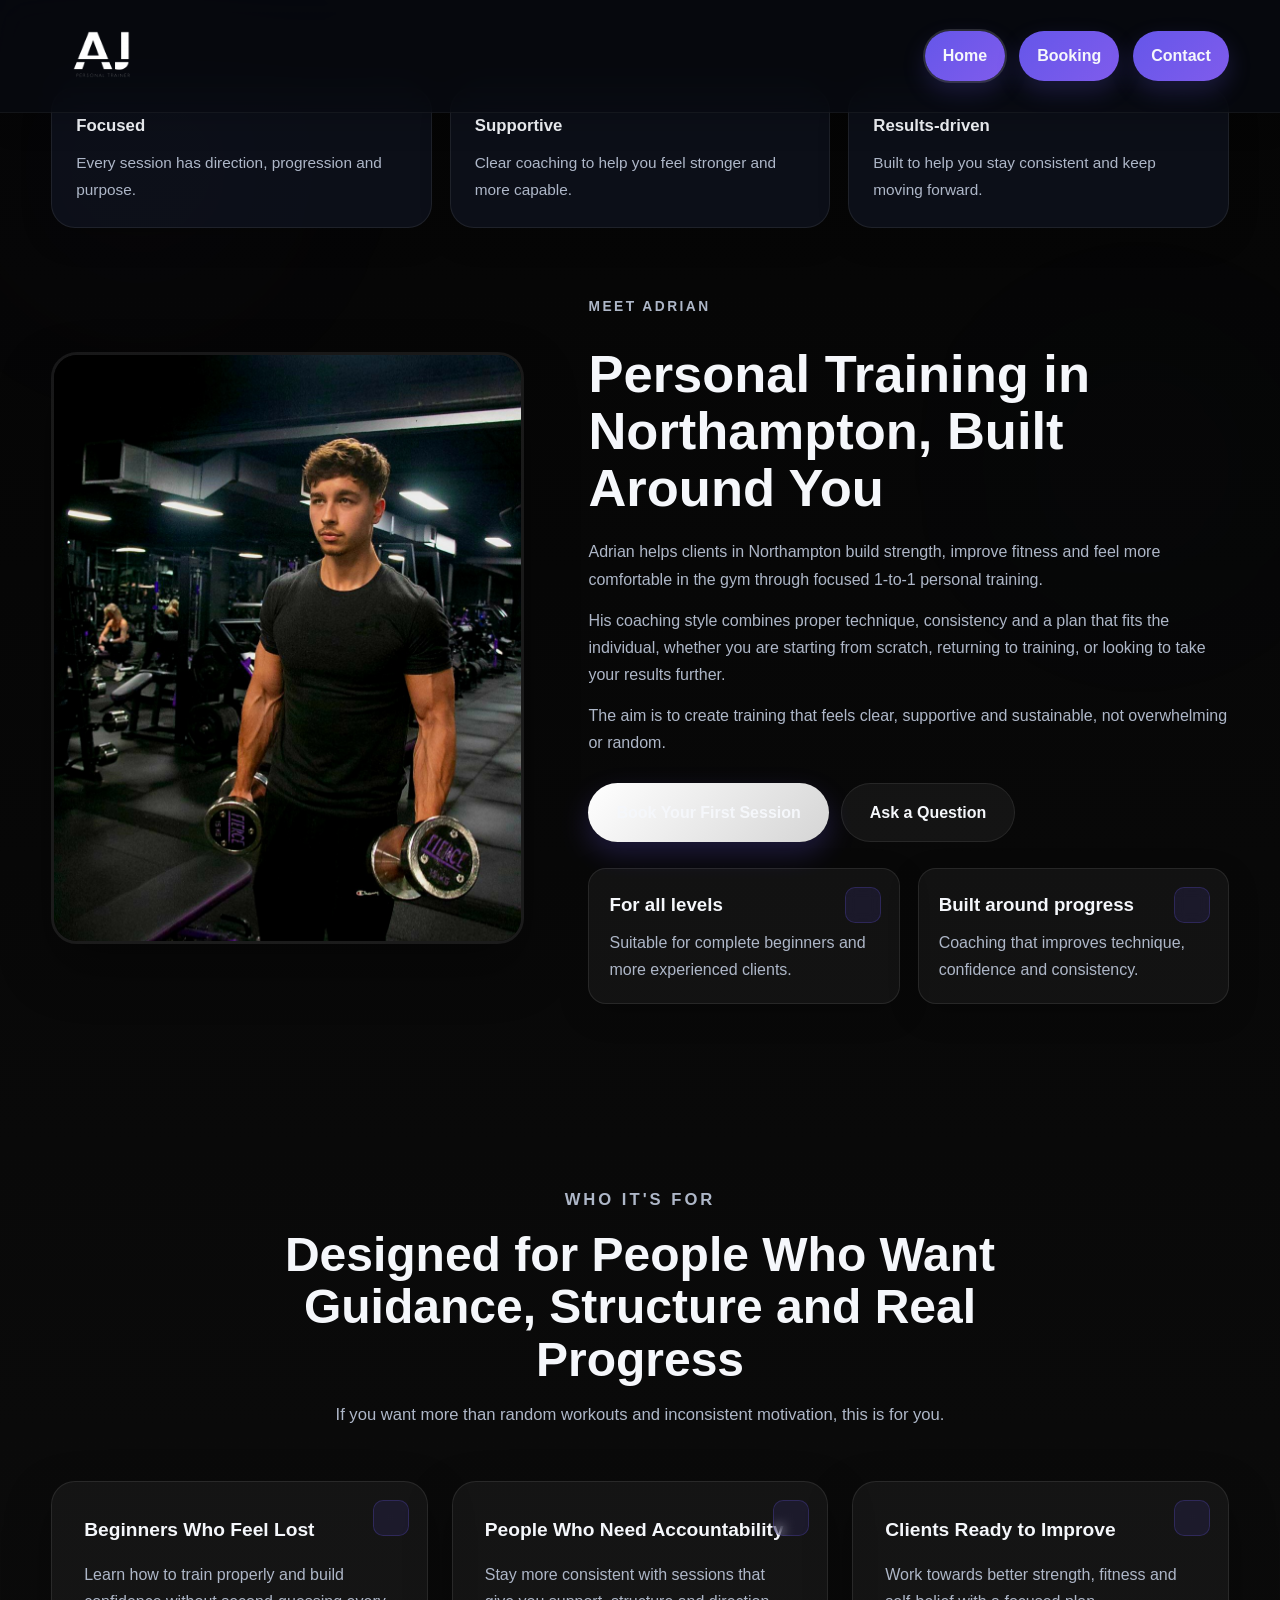
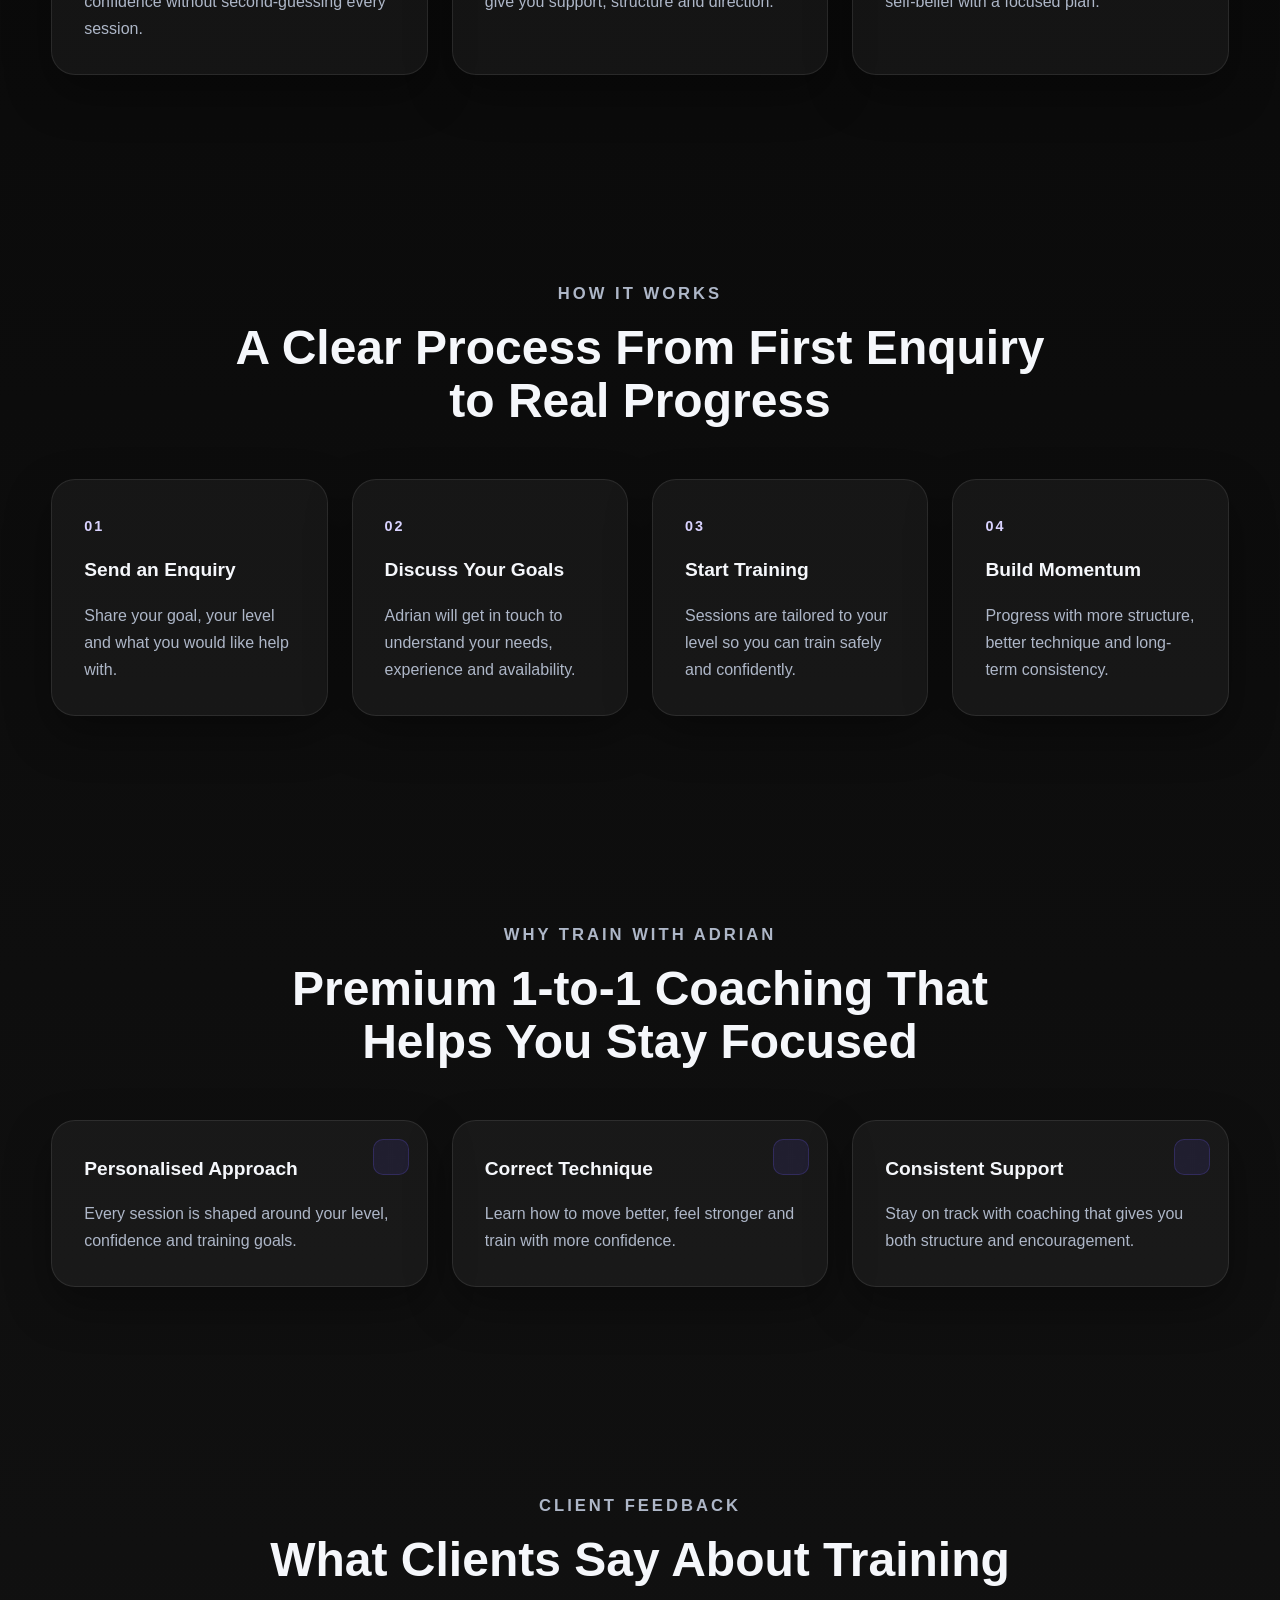
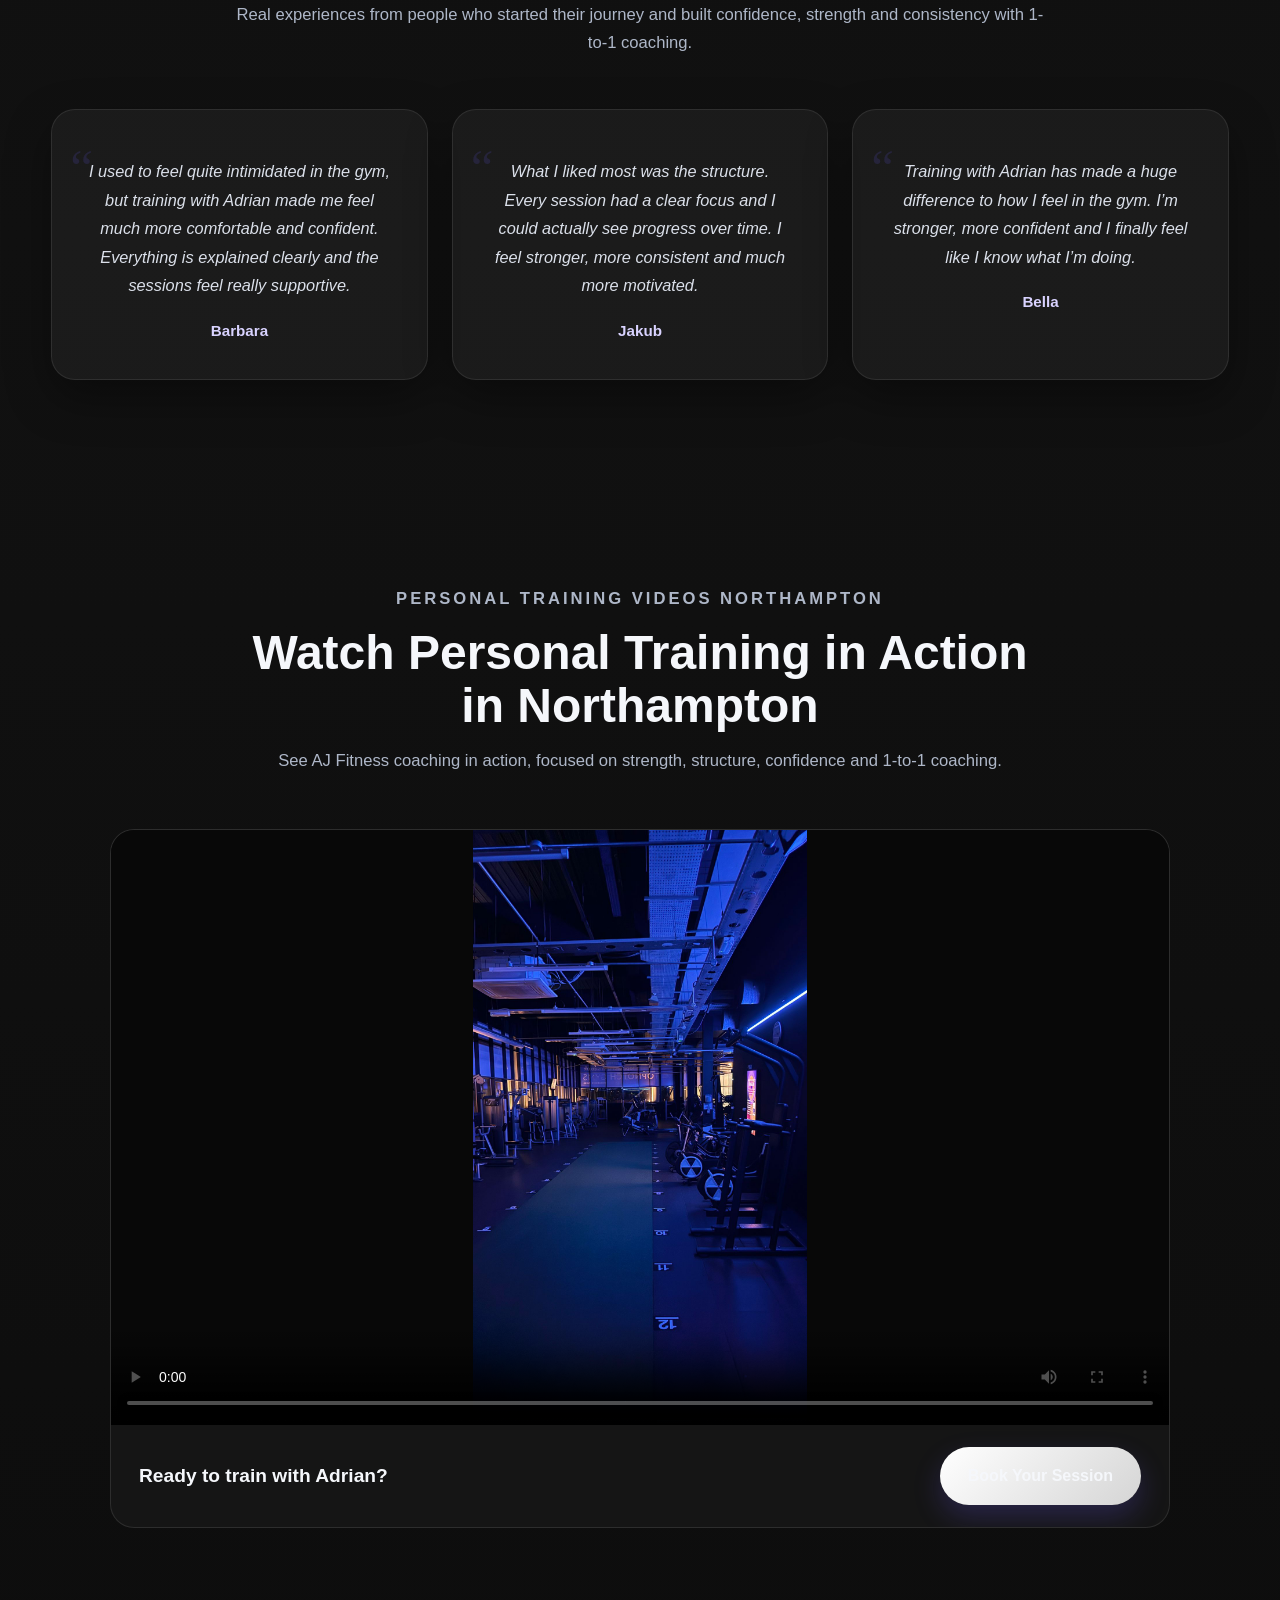
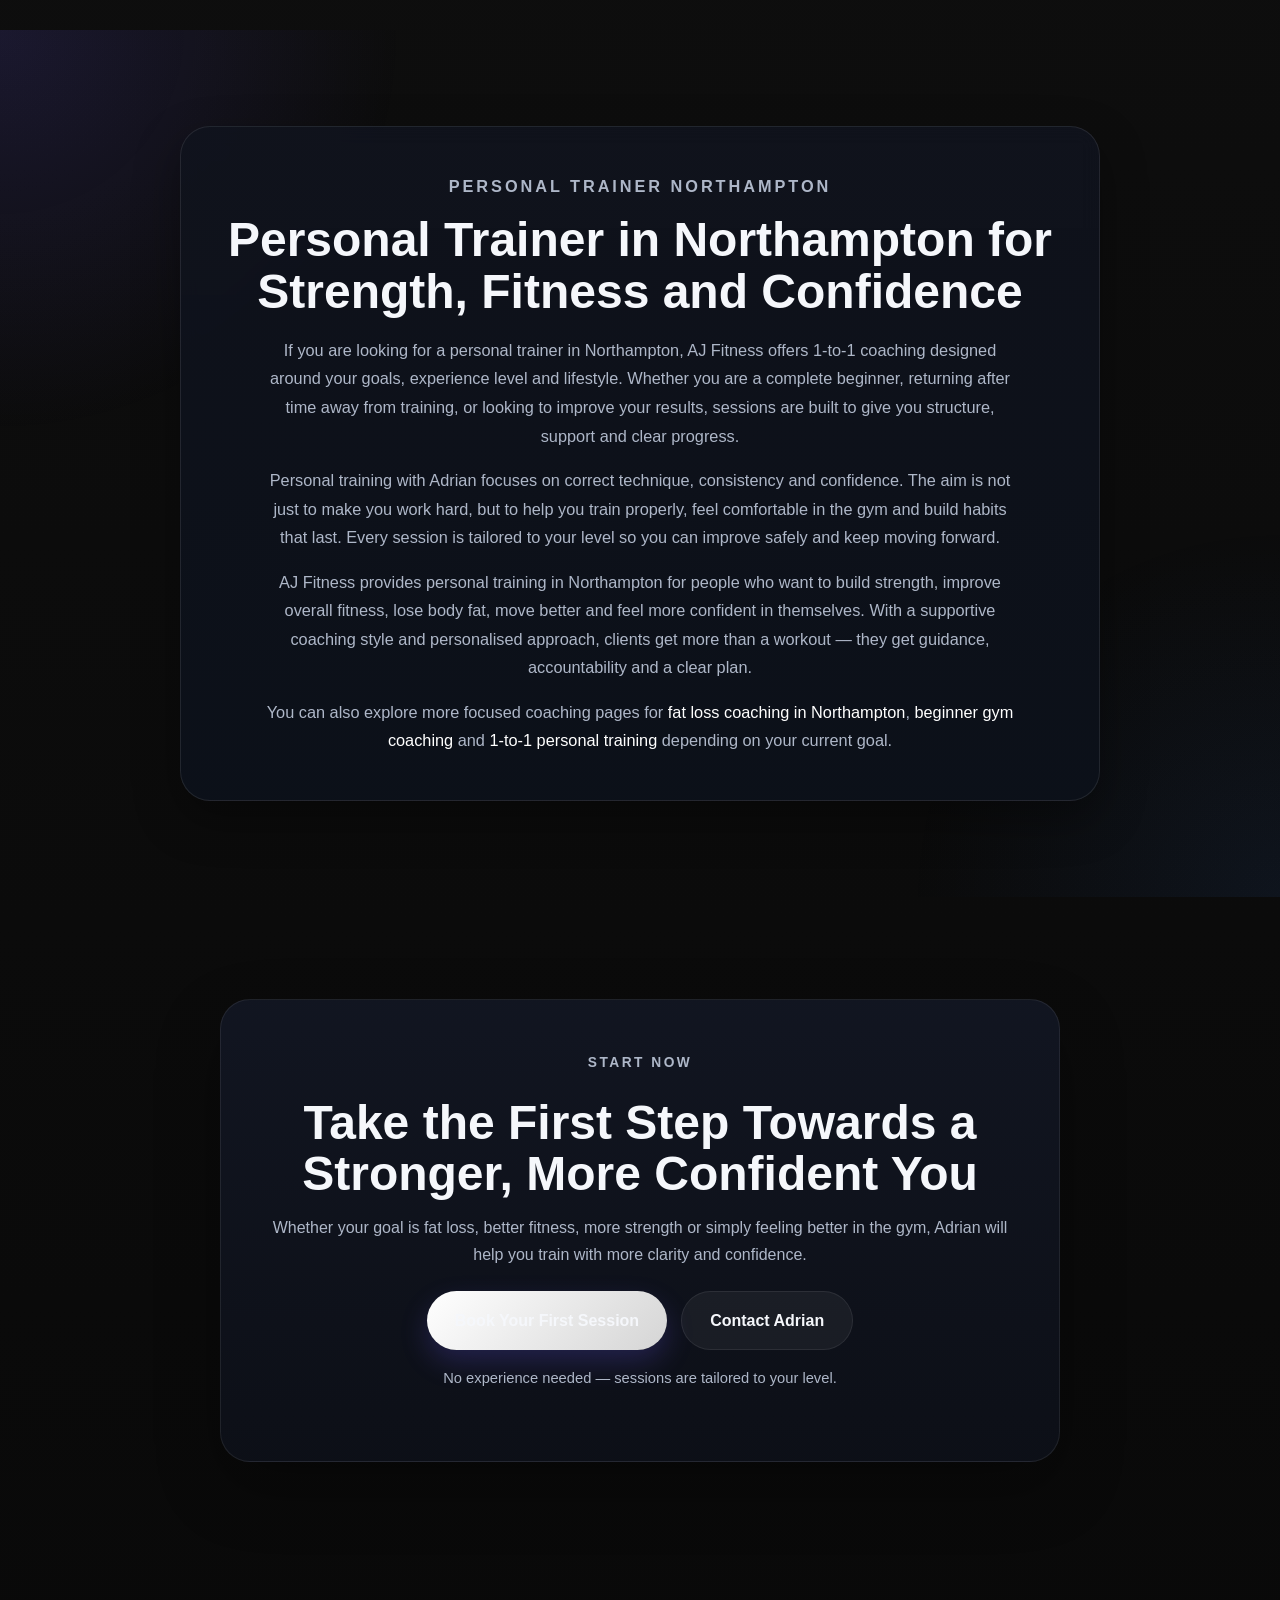
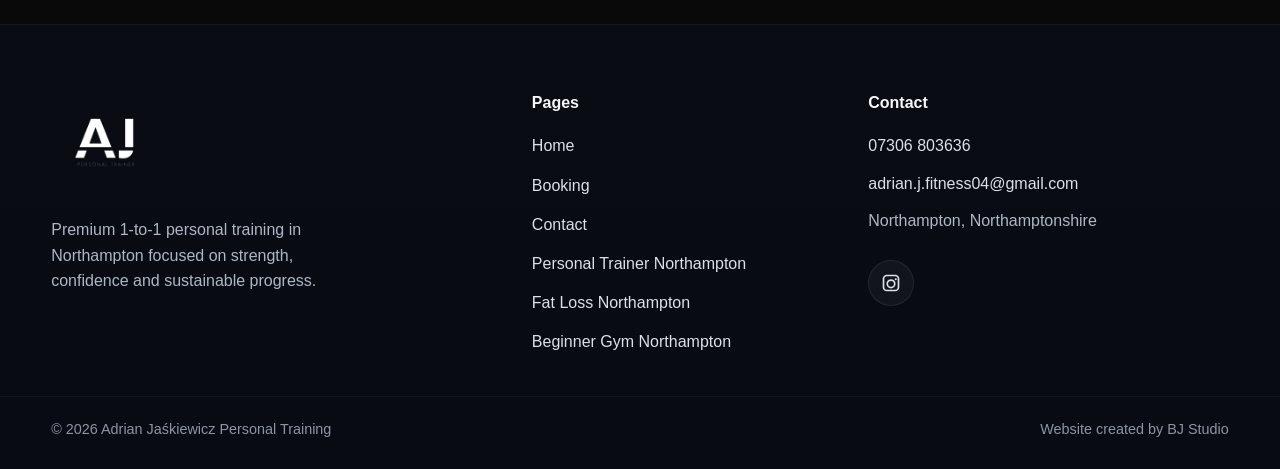
==== index.html @ 18d8e1cc "refactor: simplify homepage layout and improve AJ Fitness branding" ====
<!DOCTYPE html>
<html lang="en">
<head>
  <meta charset="UTF-8">
  <meta name="google-site-verification" content="Zacove10yTTbJDkPkYzg781K7Jzuyq1w-wUusCFIkjc" />
  <meta name="viewport" content="width=device-width, initial-scale=1.0">

  <title>Personal Trainer Northampton | 1-to-1 Personal Training | AJ Fitness</title>

  <meta
    name="description"
    content="Looking for a personal trainer in Northampton? AJ Fitness offers premium 1-to-1 personal training tailored to your goals, fitness level and lifestyle. Build strength, improve fitness and gain confidence with structured coaching."
  >

  <meta name="robots" content="index, follow, max-image-preview:large">
  <meta name="author" content="BJ Studio">
  <link rel="canonical" href="https://ajfitness.uk/">

  <!-- Open Graph -->
  <meta property="og:title" content="Personal Trainer Northampton | AJ Fitness">
  <meta
    property="og:description"
    content="Premium 1-to-1 personal training in Northampton focused on strength, fitness, confidence and long-term progress."
  >
  <meta property="og:type" content="website">
  <meta property="og:url" content="https://ajfitness.uk/">
  <meta property="og:image" content="https://ajfitness.uk/Images/home-pic.jpg">
  <meta property="og:site_name" content="AJ Fitness">
  <meta property="og:locale" content="en_GB">

  <!-- Twitter Card -->
  <meta name="twitter:card" content="summary_large_image">
  <meta name="twitter:title" content="Personal Trainer Northampton | AJ Fitness">
  <meta
    name="twitter:description"
    content="1-to-1 personal training in Northampton tailored to your goals, confidence and long-term progress."
  >
  <meta name="twitter:image" content="https://ajfitness.uk/Images/home-pic.jpg">

  <link rel="stylesheet" href="style.css">

  <script type="application/ld+json">
{
  "@context": "https://schema.org",
  "@graph": [
    {
      "@type": "Organization",
      "@id": "https://ajfitness.uk/#organization",
      "name": "AJ Fitness",
      "url": "https://ajfitness.uk/",
      "logo": "https://ajfitness.uk/Images/aj-fitness-logo-white.png",
      "image": "https://ajfitness.uk/Images/home-pic.jpg",
      "email": "adrian.j.fitness04@gmail.com",
      "telephone": "07306803636",
      "sameAs": [
        "https://www.instagram.com/adrianj.pt"
      ]
    },
    {
      "@type": "Person",
      "@id": "https://ajfitness.uk/#person",
      "name": "Adrian Jaśkiewicz",
      "jobTitle": "Personal Trainer",
      "worksFor": {
        "@id": "https://ajfitness.uk/#organization"
      },
      "url": "https://ajfitness.uk/",
      "image": "https://ajfitness.uk/Images/about_1.jpg",
      "sameAs": [
        "https://www.instagram.com/adrianj.pt"
      ]
    },
    {
      "@type": "LocalBusiness",
      "@id": "https://ajfitness.uk/#localbusiness",
      "name": "AJ Fitness",
      "url": "https://ajfitness.uk/",
      "image": "https://ajfitness.uk/Images/home-pic.jpg",
      "telephone": "07306803636",
      "email": "adrian.j.fitness04@gmail.com",
      "priceRange": "££",
      "description": "AJ Fitness offers premium 1-to-1 personal training in Northampton focused on strength, fitness, confidence and long-term progress.",
      "address": {
        "@type": "PostalAddress",
        "addressLocality": "Northampton",
        "addressRegion": "Northamptonshire",
        "addressCountry": "GB"
      },
      "areaServed": [
        {
          "@type": "City",
          "name": "Northampton"
        },
        {
          "@type": "AdministrativeArea",
          "name": "Northamptonshire"
        }
      ],
      "sameAs": [
        "https://www.instagram.com/adrianj.pt"
      ]
    },
    {
      "@type": "WebSite",
      "@id": "https://ajfitness.uk/#website",
      "url": "https://ajfitness.uk/",
      "name": "AJ Fitness",
      "publisher": {
        "@id": "https://ajfitness.uk/#organization"
      }
    }
  ]
}
</script>

  <script type="application/ld+json">
  {
    "@context": "https://schema.org",
    "@type": "FAQPage",
    "mainEntity": [
      {
        "@type": "Question",
        "name": "What does a personal trainer in Northampton help with?",
        "acceptedAnswer": {
          "@type": "Answer",
          "text": "AJ Fitness helps clients in Northampton with strength, fitness, fat loss, gym confidence and building a more structured training routine."
        }
      },
      {
        "@type": "Question",
        "name": "Is AJ Fitness beginner friendly?",
        "acceptedAnswer": {
          "@type": "Answer",
          "text": "Yes. Sessions are tailored to your level and are suitable for complete beginners, returning gym-goers and clients looking for more structure."
        }
      },
      {
        "@type": "Question",
        "name": "Can I book 1-to-1 personal training in Northampton online?",
        "acceptedAnswer": {
          "@type": "Answer",
          "text": "Yes. You can use the booking form on the AJ Fitness website to send a training enquiry and discuss goals, availability and the best starting point."
        }
      }
    ]
  }
  </script>
</head>
<body>

  <header class="header">
    <div class="container nav">
      <a href="index.html" class="logo-link" aria-label="Go to homepage">
        <img src="Images/aj-fitness-logo-white.png" alt="AJ Fitness Personal Training logo" class="logo">
      </a>

      <button class="menu-toggle" aria-label="Open menu" aria-expanded="false" aria-controls="site-nav">
        <span></span>
        <span></span>
        <span></span>
      </button>

      <nav class="site-nav" id="site-nav" aria-label="Main navigation">
        <ul>
          <li><a href="index.html" aria-current="page">Home</a></li>
          <li><a href="bookings.html">Booking</a></li>
          <li><a href="contact.html">Contact</a></li>
        </ul>
      </nav>
    </div>
  </header>

  <main>

<section class="stats-strip fade-up">
      <div class="container stats-grid">
        <div class="stat-card">
          <strong>Focused</strong>
          <span>Every session has direction, progression and purpose.</span>
        </div>
        <div class="stat-card">
          <strong>Supportive</strong>
          <span>Clear coaching to help you feel stronger and more capable.</span>
        </div>
        <div class="stat-card">
          <strong>Results-driven</strong>
          <span>Built to help you stay consistent and keep moving forward.</span>
        </div>
      </div>
    </section>

    <section class="about about-featured">
      <div class="container about-grid">
        <div class="about-image fade-up">
          <img src="Images/home-pic.jpg" alt="Adrian Jaśkiewicz, personal trainer in Northampton" loading="eager" fetchpriority="high">
        </div>

        <div class="about-text fade-up delay-1">
          <p class="section-tag">Meet Adrian</p>
          <h1>Personal Training in Northampton, Built Around You</h1>

          <p>
            Adrian helps clients in Northampton build strength, improve fitness and feel more comfortable
            in the gym through focused 1-to-1 personal training.
          </p>

          <p>
            His coaching style combines proper technique, consistency and a plan that fits
            the individual, whether you are starting from scratch, returning to training,
            or looking to take your results further.
          </p>

          <p>
            The aim is to create training that feels clear, supportive and sustainable,
            not overwhelming or random.
          </p>

          <div class="hero-actions about-actions">
            <a href="bookings.html" class="btn">Book Your First Session</a>
            <a href="contact.html" class="btn btn-secondary">Ask a Question</a>
          </div>
          <div class="about-highlights">
            <div class="mini-card">
              <h3>For all levels</h3>
              <p>Suitable for complete beginners and more experienced clients.</p>
            </div>
            <div class="mini-card">
              <h3>Built around progress</h3>
              <p>Coaching that improves technique, confidence and consistency.</p>
            </div>
          </div>
        </div>
      </div>
    </section>

    <section class="who-for">
      <div class="container">
        <div class="section-heading fade-up">
          <p class="section-tag">Who it's for</p>
          <h2>Designed for People Who Want Guidance, Structure and Real Progress</h2>
          <p>
            If you want more than random workouts and inconsistent motivation, this is for you.
          </p>
        </div>

        <div class="feature-grid">
          <article class="feature-card reveal-card">
            <h3>Beginners Who Feel Lost</h3>
            <p>Learn how to train properly and build confidence without second-guessing every session.</p>
          </article>

          <article class="feature-card reveal-card">
            <h3>People Who Need Accountability</h3>
            <p>Stay more consistent with sessions that give you support, structure and direction.</p>
          </article>

          <article class="feature-card reveal-card">
            <h3>Clients Ready to Improve</h3>
            <p>Work towards better strength, fitness and self-belief with a focused plan.</p>
          </article>
        </div>
      </div>
    </section>

    <section class="how-it-works">
      <div class="container">
        <div class="section-heading fade-up">
          <p class="section-tag">How it works</p>
          <h2>A Clear Process From First Enquiry to Real Progress</h2>
        </div>

        <div class="steps-grid">
          <article class="step-card reveal-card">
            <span class="step-number">01</span>
            <h3>Send an Enquiry</h3>
            <p>Share your goal, your level and what you would like help with.</p>
          </article>

          <article class="step-card reveal-card">
            <span class="step-number">02</span>
            <h3>Discuss Your Goals</h3>
            <p>Adrian will get in touch to understand your needs, experience and availability.</p>
          </article>

          <article class="step-card reveal-card">
            <span class="step-number">03</span>
            <h3>Start Training</h3>
            <p>Sessions are tailored to your level so you can train safely and confidently.</p>
          </article>

          <article class="step-card reveal-card">
            <span class="step-number">04</span>
            <h3>Build Momentum</h3>
            <p>Progress with more structure, better technique and long-term consistency.</p>
          </article>
        </div>
      </div>
    </section>

    <section class="why-train">
      <div class="container">
        <div class="section-heading fade-up">
          <p class="section-tag">Why train with Adrian</p>
          <h2>Premium 1-to-1 Coaching That Helps You Stay Focused</h2>
        </div>

        <div class="feature-grid">
          <article class="feature-card reveal-card">
            <h3>Personalised Approach</h3>
            <p>Every session is shaped around your level, confidence and training goals.</p>
          </article>

          <article class="feature-card reveal-card">
            <h3>Correct Technique</h3>
            <p>Learn how to move better, feel stronger and train with more confidence.</p>
          </article>

          <article class="feature-card reveal-card">
            <h3>Consistent Support</h3>
            <p>Stay on track with coaching that gives you both structure and encouragement.</p>
          </article>
        </div>
      </div>
    </section>

    <section class="testimonial">
      <div class="container">

        <div class="section-heading fade-up">
          <p class="section-tag">Client feedback</p>
          <h2>What Clients Say About Training</h2>
          <p>
            Real experiences from people who started their journey and built confidence,
            strength and consistency with 1-to-1 coaching.
          </p>
        </div>

        <div class="testimonial-grid">

          <article class="testimonial-card reveal-card">
            <span class="quote-mark">“</span>
            <p class="testimonial-text">
              I used to feel quite intimidated in the gym, but training with Adrian made me feel much more comfortable and confident. Everything is explained clearly and the sessions feel really supportive.
            </p>
            <p class="testimonial-author">Barbara</p>
          </article>

          <article class="testimonial-card reveal-card delay-1">
            <span class="quote-mark">“</span>
            <p class="testimonial-text">
              What I liked most was the structure. Every session had a clear focus and I could actually see progress over time. I feel stronger, more consistent and much more motivated.
            </p>
            <p class="testimonial-author">Jakub</p>
          </article>

          <article class="testimonial-card reveal-card delay-1">
            <span class="quote-mark">“</span>
            <p class="testimonial-text">
              Training with Adrian has made a huge difference to how I feel in the gym. I’m stronger, more confident and I finally feel like I know what I’m doing.
            </p>
            <p class="testimonial-author">Bella</p>
          </article>

        </div>

      </div>
    </section>

    <section class="gallery gallery-premium">
      <div class="container">
        <div class="section-heading fade-up">
          <p class="section-tag">Personal Training Videos Northampton</p>
          <h2>Watch Personal Training in Action in Northampton</h2>
          <p>
            See AJ Fitness coaching in action, focused on strength, structure,
            confidence and 1-to-1 coaching.
          </p>
        </div>

        <div class="single-training-video reveal-card">
          <video controls playsinline preload="metadata" poster="Images/Gym_2.jpg" aria-label="AJ Fitness personal training video">
            <source src="Images/VID-20260616-WA0000.mp4" type="video/mp4">
            Your browser does not support video playback.
          </video>
          <div class="single-video-footer">
            <p>Ready to train with Adrian?</p>
            <a class="btn" href="bookings.html">Book Your Session</a>
          </div>
        </div>
      </div>
    </section>

    <section class="seo-block">
      <div class="container fade-up">
        <p class="section-tag">Personal Trainer Northampton</p>
        <h2>Personal Trainer in Northampton for Strength, Fitness and Confidence</h2>

        <p>
          If you are looking for a personal trainer in Northampton, AJ Fitness offers 1-to-1 coaching
          designed around your goals, experience level and lifestyle. Whether you are a complete beginner,
          returning after time away from training, or looking to improve your results, sessions are built
          to give you structure, support and clear progress.
        </p>

        <p>
          Personal training with Adrian focuses on correct technique, consistency and confidence.
          The aim is not just to make you work hard, but to help you train properly, feel comfortable
          in the gym and build habits that last. Every session is tailored to your level so you can
          improve safely and keep moving forward.
        </p>

        <p>
          AJ Fitness provides personal training in Northampton for people who want to build strength,
          improve overall fitness, lose body fat, move better and feel more confident in themselves.
          With a supportive coaching style and personalised approach, clients get more than a workout —
          they get guidance, accountability and a clear plan.
        </p>

        <p>
          You can also explore more focused coaching pages for
          <a href="fat-loss-northampton.html">fat loss coaching in Northampton</a>,
          <a href="beginner-gym-northampton.html">beginner gym coaching</a> and
          <a href="personal-trainer-northampton.html">1-to-1 personal training</a>
          depending on your current goal.
        </p>
      </div>
    </section>

    <section class="cta">
      <div class="container fade-up">
        <p class="section-tag">Start now</p>
        <h2>Take the First Step Towards a Stronger, More Confident You</h2>
        <p>
          Whether your goal is fat loss, better fitness, more strength or simply feeling better in the gym,
          Adrian will help you train with more clarity and confidence.
        </p>
        <div class="cta-actions">
          <a href="bookings.html" class="btn">Book Your First Session</a>
          <a href="contact.html" class="btn btn-secondary">Contact Adrian</a>
        </div>
        <p class="cta-note">No experience needed — sessions are tailored to your level.</p>
      </div>
    </section>

  </main>

  <footer class="site-footer">
    <div class="container footer-grid">

      <div class="footer-brand">
        <img src="Images/aj-fitness-logo-white.png" alt="AJ Fitness Personal Training logo" class="footer-logo">
        <p>
          Premium 1-to-1 personal training in Northampton focused on strength,
          confidence and sustainable progress.
        </p>
      </div>

      <div class="footer-links">
        <h3>Pages</h3>
        <ul>
          <li><a href="index.html">Home</a></li>
          <li><a href="bookings.html">Booking</a></li>
          <li><a href="contact.html">Contact</a></li>
          <li><a href="personal-trainer-northampton.html">Personal Trainer Northampton</a></li>
          <li><a href="fat-loss-northampton.html">Fat Loss Northampton</a></li>
          <li><a href="beginner-gym-northampton.html">Beginner Gym Northampton</a></li>
        </ul>
      </div>

      <div class="footer-contact">
        <h3>Contact</h3>

        <p>
          <a href="tel:07306803636">07306 803636</a>
        </p>

        <p>
          <a href="mailto:adrian.j.fitness04@gmail.com">
            adrian.j.fitness04@gmail.com
          </a>
        </p>

        <p>Northampton, Northamptonshire</p>

        <a
          href="https://www.instagram.com/adrianj.pt"
          target="_blank"
          rel="noopener noreferrer"
          class="footer-social"
          aria-label="Instagram"
        >
          <svg viewBox="0 0 24 24">
            <path d="M7 2h10a5 5 0 0 1 5 5v10a5 5 0 0 1-5 5H7a5 5 0 0 1-5-5V7a5 5 0 0 1 5-5zm0 2A3 3 0 0 0 4 7v10a3 3 0 0 0 3 3h10a3 3 0 0 0 3-3V7a3 3 0 0 0-3-3H7zm5 3.5A5.5 5.5 0 1 1 6.5 13 5.5 5.5 0 0 1 12 7.5zm0 2A3.5 3.5 0 1 0 15.5 13 3.5 3.5 0 0 0 12 9.5zm5.75-3.25a1.25 1.25 0 1 1-1.25 1.25 1.25 1.25 0 0 1 1.25-1.25z"/>
          </svg>
        </a>

      </div>
    </div>

    <div class="footer-bottom">
      <div class="container footer-bottom-inner">
        <p>&copy; 2026 Adrian Jaśkiewicz Personal Training</p>
        <p class="footer-credit">
          Website created by BJ Studio
        </p>
      </div>
    </div>
  </footer>

  <script>
    const revealElements = document.querySelectorAll(".fade-up, .reveal-card");

    const observer = new IntersectionObserver((entries, observer) => {
      entries.forEach((entry) => {
        if (entry.isIntersecting) {
          entry.target.classList.add("show");
          observer.unobserve(entry.target);
        }
      });
    }, {
      threshold: 0.15
    });

    revealElements.forEach((el) => observer.observe(el));

    const menuToggle = document.querySelector(".menu-toggle");
    const siteNav = document.querySelector(".site-nav");
    const navLinks = document.querySelectorAll(".site-nav a");

    if (menuToggle && siteNav) {
      menuToggle.addEventListener("click", () => {
        siteNav.classList.toggle("active");
        menuToggle.classList.toggle("active");

        const isExpanded = menuToggle.getAttribute("aria-expanded") === "true";
        menuToggle.setAttribute("aria-expanded", String(!isExpanded));
      });

      navLinks.forEach((link) => {
        link.addEventListener("click", () => {
          siteNav.classList.remove("active");
          menuToggle.classList.remove("active");
          menuToggle.setAttribute("aria-expanded", "false");
        });
      });

      document.addEventListener("click", (e) => {
        const isClickInsideNav = siteNav.contains(e.target);
        const isClickOnButton = menuToggle.contains(e.target);

        if (!isClickInsideNav && !isClickOnButton) {
          siteNav.classList.remove("active");
          menuToggle.classList.remove("active");
          menuToggle.setAttribute("aria-expanded", "false");
        }
      });
    }
  </script>
</body>
</html>
---- style.css ----
:root {
  --bg: #090b11;
  --bg-soft: #10131d;
  --bg-soft-2: #161b28;
  --card: rgba(255, 255, 255, 0.045);
  --card-strong: rgba(255, 255, 255, 0.07);
  --text: #f5f7fb;
  --text-soft: #dbe0ea;
  --muted: #aeb7c8;
  --muted-2: #8c95a8;

  --accent: #6d5dfc;
  --accent-2: #8a63ff;
  --accent-soft: rgba(109, 93, 252, 0.18);
  --accent-glow: rgba(109, 93, 252, 0.18);
  --blue-glow: rgba(59, 130, 246, 0.14);

  --border: rgba(255, 255, 255, 0.09);
  --border-strong: rgba(255, 255, 255, 0.14);

  --shadow: 0 18px 45px rgba(0, 0, 0, 0.35);
  --shadow-soft: 0 10px 30px rgba(0, 0, 0, 0.22);

  --radius-xl: 30px;
  --radius-lg: 24px;
  --radius-md: 18px;
  --radius-sm: 14px;

  --max-width: 1220px;
}

* {
  box-sizing: border-box;
  margin: 0;
  padding: 0;
}

html {
  scroll-behavior: smooth;
}

body {
  font-family: Arial, Helvetica, sans-serif;
  color: var(--text);
  line-height: 1.7;
  background:
    radial-gradient(circle at top left, rgba(109, 93, 252, 0.1), transparent 30%),
    radial-gradient(circle at top right, rgba(59, 130, 246, 0.07), transparent 24%),
    linear-gradient(180deg, #080a0f 0%, #0b0f18 35%, #0c111a 100%);
  position: relative;
  overflow-x: hidden;
}

body::before,
body::after {
  content: "";
  position: fixed;
  inset: auto;
  width: 42vw;
  height: 42vw;
  border-radius: 50%;
  filter: blur(90px);
  pointer-events: none;
  z-index: -1;
  opacity: 0.28;
  will-change: transform, opacity;
}

body::before {
  top: -8vw;
  left: -10vw;
  background: radial-gradient(circle, var(--accent-glow) 0%, rgba(109, 93, 252, 0.05) 35%, transparent 72%);
  animation: glowFloatOne 16s ease-in-out infinite;
}

body::after {
  right: -10vw;
  top: 22vh;
  background: radial-gradient(circle, var(--blue-glow) 0%, rgba(59, 130, 246, 0.04) 36%, transparent 72%);
  animation: glowFloatTwo 20s ease-in-out infinite;
}

@keyframes glowFloatOne {
  0% {
    transform: translate3d(0, 0, 0) scale(1);
    opacity: 0.24;
  }
  50% {
    transform: translate3d(5vw, 3vh, 0) scale(1.08);
    opacity: 0.34;
  }
  100% {
    transform: translate3d(0, 0, 0) scale(1);
    opacity: 0.24;
  }
}

@keyframes glowFloatTwo {
  0% {
    transform: translate3d(0, 0, 0) scale(1);
    opacity: 0.2;
  }
  50% {
    transform: translate3d(-4vw, 5vh, 0) scale(1.06);
    opacity: 0.3;
  }
  100% {
    transform: translate3d(0, 0, 0) scale(1);
    opacity: 0.2;
  }
}

img,
video {
  max-width: 100%;
  display: block;
}

main {
  display: block;
  position: relative;
  z-index: 1;
}

.container {
  width: min(92%, var(--max-width));
  margin: 0 auto;
}

main p a,
main li a,
main .info-panel a,
main .testimonial-text a {
  color: #ffffff;
  text-decoration: none;
  position: relative;
  font-weight: 500;
  transition: color 0.3s ease;
}

main p a::after,
main li a::after,
main .info-panel a::after,
main .testimonial-text a::after {
  content: "";
  position: absolute;
  left: 0;
  bottom: -4px;
  width: 0%;
  height: 1px;
  background: linear-gradient(90deg, var(--accent), transparent);
  transition: width 0.3s ease;
}

main p a:hover::after,
main li a:hover::after,
main .info-panel a:hover::after,
main .testimonial-text a:hover::after {
  width: 100%;
}

/* HEADER */

.header {
  position: sticky;
  top: 0;
  z-index: 1000;
  background: rgba(8, 11, 17, 0.72);
  backdrop-filter: blur(18px);
  -webkit-backdrop-filter: blur(18px);
  border-bottom: 1px solid rgba(255, 255, 255, 0.05);
  box-shadow: 0 8px 30px rgba(0, 0, 0, 0.16);
}

.nav {
  display: flex;
  justify-content: space-between;
  align-items: center;
  padding: 8px 0;
  position: relative;
}

.logo-link {
  display: inline-flex;
  align-items: center;
  text-decoration: none;
}

.logo {
  height: 108px;
  width: auto;
}

.site-nav ul {
  display: flex;
  gap: 14px;
  list-style: none;
}

.site-nav a {
  display: inline-block;
  text-decoration: none;
  color: var(--text);
  font-weight: 700;
  padding: 11px 18px;
  border-radius: 999px;
  background: linear-gradient(135deg, rgba(109, 93, 252, 0.92), rgba(138, 99, 255, 0.92));
  box-shadow: 0 10px 24px rgba(109, 93, 252, 0.2);
  transition: transform 0.3s ease, box-shadow 0.3s ease;
}

.site-nav a:hover {
  transform: translateY(-2px);
  box-shadow: 0 14px 32px rgba(109, 93, 252, 0.28);
}

.site-nav a[aria-current="page"] {
  box-shadow:
    0 0 0 2px rgba(255, 255, 255, 0.14),
    0 10px 24px rgba(109, 93, 252, 0.2);
}

/* HAMBURGER */

.menu-toggle {
  display: none;
  width: 50px;
  height: 50px;
  border: 1px solid rgba(255, 255, 255, 0.08);
  background: rgba(255, 255, 255, 0.04);
  border-radius: 14px;
  cursor: pointer;
  padding: 0;
  position: relative;
  z-index: 1100;
  transition: background 0.3s ease, border-color 0.3s ease, box-shadow 0.3s ease;
}

.menu-toggle:hover {
  background: rgba(255, 255, 255, 0.08);
  border-color: rgba(109, 93, 252, 0.45);
  box-shadow: 0 10px 25px rgba(109, 93, 252, 0.16);
}

.menu-toggle span {
  position: absolute;
  left: 12px;
  width: 24px;
  height: 2px;
  background: var(--text);
  border-radius: 999px;
  transition: transform 0.3s ease, opacity 0.3s ease, top 0.3s ease;
}

.menu-toggle span:nth-child(1) { top: 16px; }
.menu-toggle span:nth-child(2) { top: 24px; }
.menu-toggle span:nth-child(3) { top: 32px; }

.menu-toggle.active span:nth-child(1) {
  top: 24px;
  transform: rotate(45deg);
}

.menu-toggle.active span:nth-child(2) {
  opacity: 0;
}

.menu-toggle.active span:nth-child(3) {
  top: 24px;
  transform: rotate(-45deg);
}

/* GLOBAL */

.section-tag,
.eyebrow {
  display: inline-flex;
  align-items: center;
  gap: 8px;
  margin-bottom: 14px;
  color: #d8d2ff;
  font-size: 0.86rem;
  text-transform: uppercase;
  letter-spacing: 0.18em;
  font-weight: 700;
}

.section-heading {
  text-align: center;
  max-width: 820px;
  margin: 0 auto 3.2rem;
}

.section-heading h2 {
  font-size: clamp(2rem, 4vw, 3rem);
  line-height: 1.1;
  margin-bottom: 14px;
}

.section-heading p {
  color: var(--muted);
  font-size: 1.04rem;
}

.btn {
  display: inline-flex;
  align-items: center;
  justify-content: center;
  background: linear-gradient(135deg, var(--accent), var(--accent-2));
  color: var(--text);
  padding: 15px 28px;
  border-radius: 999px;
  font-weight: 700;
  text-decoration: none;
  border: none;
  cursor: pointer;
  box-shadow: 0 12px 28px rgba(109, 93, 252, 0.22);
  transition: transform 0.3s ease, box-shadow 0.3s ease, background 0.3s ease;
}

.btn:hover {
  transform: translateY(-2px);
  box-shadow: 0 16px 36px rgba(109, 93, 252, 0.3);
}

.btn:active {
  transform: scale(0.97);
}

.btn-secondary {
  background: rgba(255, 255, 255, 0.05);
  color: var(--text);
  border: 1px solid rgba(255, 255, 255, 0.08);
  box-shadow: none;
}

.btn-secondary:hover {
  background: rgba(255, 255, 255, 0.08);
  box-shadow: none;
}

.btn-full {
  width: 100%;
}

/* HERO */

.hero-premium {
  min-height: 90vh;
  display: flex;
  align-items: center;
  padding: 2.5rem 0 3.5rem;
  background:
    linear-gradient(180deg, rgba(6, 10, 16, 0.46) 0%, rgba(6, 10, 16, 0.78) 100%),
    url("Images/Gym_2.jpg");
  background-size: cover;
  background-position: center 42%;
  background-repeat: no-repeat;
  position: relative;
  overflow: hidden;
}

.hero-premium::before {
  content: "";
  position: absolute;
  inset: auto auto 8% 10%;
  width: 30vw;
  height: 30vw;
  border-radius: 50%;
  background: radial-gradient(circle, rgba(109, 93, 252, 0.1) 0%, transparent 72%);
  filter: blur(60px);
  pointer-events: none;
}

.hero-grid {
  display: grid;
  grid-template-columns: 1.08fr 0.92fr;
  align-items: center;
  gap: 56px;
  position: relative;
  z-index: 1;
}

.hero-text h1 {
  font-size: clamp(2.5rem, 4.5vw, 4.4rem);
  line-height: 1.02;
  letter-spacing: -0.035em;
  max-width: 680px;
  margin-bottom: 18px;
  text-wrap: balance;
}

.hero-lead {
  font-size: 1.06rem;
  color: var(--text-soft);
  max-width: 560px;
  margin-bottom: 28px;
}

.hero-actions {
  display: flex;
  flex-wrap: wrap;
  gap: 14px;
  margin-bottom: 22px;
}

.hero-points {
  display: flex;
  flex-wrap: wrap;
  gap: 10px;
}

.hero-points span {
  padding: 10px 14px;
  border-radius: 999px;
  background: rgba(255, 255, 255, 0.045);
  color: var(--text-soft);
  border: 1px solid rgba(255, 255, 255, 0.07);
  font-size: 0.92rem;
}

.hero-visual {
  position: relative;
  min-height: 500px;
  display: flex;
  align-items: center;
  justify-content: center;
}

.hero-visual-main {
  width: 100%;
  max-width: 390px;
  padding: 14px;
  border-radius: 28px;
  background: linear-gradient(180deg, rgba(255,255,255,0.07), rgba(255,255,255,0.02));
  border: 1px solid rgba(255,255,255,0.07);
  box-shadow: 0 20px 44px rgba(0, 0, 0, 0.3);
}

.hero-visual-main img {
  width: 100%;
  max-height: 500px;
  object-fit: cover;
  border-radius: 20px;
}

.floating-card {
  position: absolute;
  max-width: 220px;
  padding: 16px 16px 14px;
  border-radius: 20px;
  background: rgba(15, 20, 31, 0.82);
  border: 1px solid rgba(255,255,255,0.06);
  box-shadow: 0 12px 28px rgba(0,0,0,0.22);
  backdrop-filter: blur(12px);
  -webkit-backdrop-filter: blur(12px);
}

.floating-card strong {
  display: block;
  margin-bottom: 6px;
  font-size: 0.96rem;
}

.floating-card p {
  color: var(--muted);
  font-size: 0.88rem;
  line-height: 1.5;
}

.floating-card-top {
  top: 36px;
  left: -10px;
}

.floating-card-bottom {
  right: -8px;
  bottom: 24px;
}

/* STATS */

.stats-strip {
  margin-top: -26px;
  position: relative;
  z-index: 5;
}

.stats-grid {
  display: grid;
  grid-template-columns: repeat(3, 1fr);
  gap: 18px;
}

.stat-card {
  padding: 24px;
  border-radius: var(--radius-lg);
  background: rgba(14, 18, 28, 0.86);
  border: 1px solid rgba(255,255,255,0.08);
  box-shadow: var(--shadow-soft);
}

.stat-card strong {
  display: block;
  font-size: 1.05rem;
  margin-bottom: 8px;
}

.stat-card span {
  color: var(--muted);
  font-size: 0.96rem;
}

/* SECTIONS */

.about,
.who-for,
.how-it-works,
.why-train,
.testimonial,
.gallery,
.contact-section,
.booking-section,
.cta {
  padding: 6.4rem 0;
}

.about-grid {
  display: grid;
  grid-template-columns: 320px 1fr;
  gap: 68px;
  align-items: center;
}

.about-image {
  display: flex;
  justify-content: center;
}

.about-image img {
  width: 220px;
  height: 220px;
  object-fit: cover;
  object-position: center top;
  border-radius: 50%;
  border: 3px solid rgba(255,255,255,0.08);
  box-shadow: 0 24px 52px rgba(0, 0, 0, 0.36);
  transition: transform 0.35s ease;
}

.about-image img:hover {
  transform: scale(1.04);
}

.about-text h2 {
  font-size: clamp(2rem, 4vw, 3rem);
  line-height: 1.08;
  margin-bottom: 20px;
}

.about-text p {
  color: var(--muted);
  margin-bottom: 14px;
}

.about-highlights {
  display: grid;
  grid-template-columns: repeat(2, 1fr);
  gap: 18px;
  margin-top: 26px;
}

.mini-card {
  position: relative;
  padding: 20px;
  border-radius: var(--radius-md);
  background: var(--card);
  border: 1px solid var(--border);
  box-shadow: var(--shadow-soft);
}

.mini-card h3 {
  margin-bottom: 8px;
}

.mini-card p {
  margin: 0;
  color: var(--muted);
}

.feature-grid,
.steps-grid,
.testimonial-grid {
  display: grid;
  gap: 24px;
}

.feature-grid {
  grid-template-columns: repeat(3, 1fr);
}

.steps-grid {
  grid-template-columns: repeat(4, 1fr);
}

.testimonial-grid {
  grid-template-columns: repeat(3, 1fr);
}

.feature-card,
.step-card,
.testimonial-card,
.video-card,
.contact-info,
.booking-info,
.contact-form-box,
.booking-form-box {
  position: relative;
  overflow: hidden;
  background: var(--card);
  border: 1px solid var(--border);
  border-radius: var(--radius-lg);
  box-shadow: var(--shadow);
}

.feature-card,
.step-card,
.testimonial-card {
  padding: 2rem;
}

.feature-card::before,
.step-card::before,
.testimonial-card::before,
.video-card::before,
.contact-info::before,
.booking-info::before,
.contact-form-box::before,
.booking-form-box::before {
  content: "";
  position: absolute;
  inset: 0;
  background: linear-gradient(135deg, rgba(109, 93, 252, 0.08), rgba(59, 130, 246, 0.04));
  opacity: 0;
  transition: opacity 0.3s ease;
  pointer-events: none;
}

.feature-card:hover::before,
.step-card:hover::before,
.testimonial-card:hover::before,
.video-card:hover::before {
  opacity: 1;
}

.feature-card,
.step-card,
.video-card,
.testimonial-card {
  transition: transform 0.34s ease, box-shadow 0.34s ease, border-color 0.34s ease;
}

.feature-card:hover,
.step-card:hover,
.video-card:hover,
.testimonial-card:hover {
  transform: translateY(-7px);
  border-color: rgba(109, 93, 252, 0.26);
  box-shadow:
    0 24px 54px rgba(0, 0, 0, 0.34),
    0 0 0 1px rgba(109, 93, 252, 0.12);
}

.feature-card::after,
.mini-card::after {
  content: "";
  position: absolute;
  top: 18px;
  right: 18px;
  width: 34px;
  height: 34px;
  border-radius: 10px;
  background: rgba(109, 93, 252, 0.1);
  border: 1px solid rgba(109, 93, 252, 0.22);
  backdrop-filter: blur(6px);
  -webkit-backdrop-filter: blur(6px);
}

.feature-card h3,
.step-card h3 {
  margin-bottom: 0.9rem;
  font-size: 1.2rem;
}

.feature-card p,
.step-card p {
  color: var(--muted);
}

.step-number {
  display: inline-flex;
  margin-bottom: 1rem;
  font-size: 0.9rem;
  color: #d9d3ff;
  font-weight: 700;
  letter-spacing: 0.14em;
}

.testimonial {
  text-align: center;
}

.testimonial-text {
  font-size: 1.05rem;
  line-height: 1.8;
  color: var(--text-soft);
  margin-bottom: 18px;
  font-style: italic;
}

.testimonial-author {
  color: #d9d3ff;
  font-weight: 700;
}

/* VIDEO */

.gallery-premium .section-heading {
  margin-bottom: 3.4rem;
}

.videos-premium {
  display: grid;
  grid-template-columns: 1fr 1fr;
  gap: 30px;
}

.video-showcase {
  overflow: hidden;
  border-radius: 28px;
  background: rgba(255, 255, 255, 0.04);
  border: 1px solid rgba(255,255,255,0.08);
  box-shadow: var(--shadow);
  transition: transform 0.35s ease, box-shadow 0.35s ease, border-color 0.35s ease;
}

.video-showcase:hover {
  transform: translateY(-6px);
  border-color: rgba(109,93,252,0.28);
  box-shadow: 0 24px 54px rgba(0, 0, 0, 0.34);
}

.video-frame {
  position: relative;
  overflow: hidden;
  aspect-ratio: 16 / 11;
  background: #0b0f18;
}

.video-frame video {
  width: 100%;
  height: 100%;
  object-fit: cover;
  display: block;
  transform: scale(1.02);
  filter: brightness(0.9) contrast(1.04) saturate(1.02);
  pointer-events: none;
}

.video-overlay {
  position: absolute;
  inset: 0;
  background:
    linear-gradient(to top, rgba(7, 10, 16, 0.2), rgba(7, 10, 16, 0.02)),
    linear-gradient(to bottom, rgba(255,255,255,0.03), transparent 18%);
  pointer-events: none;
}

.video-copy {
  padding: 22px 22px 24px;
}

.video-copy h3 {
  font-size: 1.2rem;
  margin-bottom: 10px;
}

.video-copy p {
  color: var(--muted);
  line-height: 1.65;
}

/* PAGE HERO */

.page-hero {
  padding: 110px 0 36px;
}

.page-hero h1,
.page-hero h2 {
  font-size: clamp(2.3rem, 4vw, 3.4rem);
  line-height: 1.08;
  margin-bottom: 12px;
}

.page-hero p {
  max-width: 760px;
  color: var(--muted);
  font-size: 1.05rem;
}

/* INNER HERO - BOOKING / CONTACT */

.inner-hero {
  padding: 8rem 0 3rem;
  position: relative;
  overflow: hidden;
}

.inner-hero::before {
  content: "";
  position: absolute;
  inset: 0;
  background:
    radial-gradient(circle at top left, rgba(109, 93, 252, 0.16), transparent 28%),
    radial-gradient(circle at bottom right, rgba(59, 130, 246, 0.1), transparent 24%);
  pointer-events: none;
}

.inner-hero-booking,
.inner-hero-contact {
  background: linear-gradient(180deg, rgba(10, 14, 22, 0.72), rgba(10, 14, 22, 0.35));
}

.inner-hero-grid {
  position: relative;
  z-index: 1;
  display: grid;
  grid-template-columns: 1.1fr 0.9fr;
  gap: 34px;
  align-items: center;
}

.inner-hero-copy h1 {
  font-size: clamp(2.4rem, 4vw, 3.8rem);
  line-height: 1.05;
  margin-bottom: 16px;
}

.inner-hero-copy p {
  max-width: 760px;
  color: var(--muted);
  font-size: 1.05rem;
}

.hero-points-inner {
  margin-top: 22px;
}

.inner-hero-card {
  padding: 28px;
  border-radius: var(--radius-lg);
  background: rgba(16, 20, 31, 0.84);
  border: 1px solid rgba(255,255,255,0.08);
  box-shadow: var(--shadow);
  backdrop-filter: blur(14px);
  -webkit-backdrop-filter: blur(14px);
}

.inner-hero-card strong {
  display: block;
  margin-bottom: 10px;
  font-size: 1.05rem;
}

.inner-hero-card p {
  color: var(--muted);
  margin: 0;
}

/* CONTACT + BOOKING */

.contact-grid,
.booking-grid {
  display: grid;
  grid-template-columns: 1fr 1fr;
  gap: 34px;
  align-items: start;
}

.contact-info,
.booking-info,
.contact-form-box,
.booking-form-box {
  padding: 32px;
}

.contact-info h2,
.contact-form-box h2,
.booking-info h2,
.booking-form-box h2 {
  margin-bottom: 18px;
  font-size: 2rem;
}

.contact-info p,
.booking-info p {
  margin-bottom: 12px;
  color: var(--muted);
}

.contact-info strong,
.booking-info strong {
  color: var(--text);
}

/* PREMIUM LIST ICONS */

.booking-list {
  margin: 22px 0;
}

.premium-list {
  list-style: none;
  padding: 0;
  margin: 0;
}

.premium-list li {
  position: relative;
  padding-left: 34px;
  margin-bottom: 14px;
  color: var(--text-soft);
  line-height: 1.6;
}

.premium-list li::before {
  content: "";
  position: absolute;
  left: 0;
  top: 6px;
  width: 20px;
  height: 20px;
  border-radius: 50%;
  background: linear-gradient(135deg, var(--accent), var(--accent-2));
  box-shadow: 0 6px 16px rgba(109,93,252,0.25);
}

.premium-list li::after {
  content: "";
  position: absolute;
  left: 6px;
  top: 11px;
  width: 8px;
  height: 4px;
  border-left: 2px solid white;
  border-bottom: 2px solid white;
  transform: rotate(-45deg);
}

.info-panel {
  margin-top: 20px;
  padding: 18px 20px;
  border-radius: var(--radius-md);
  background: rgba(255, 255, 255, 0.035);
  border: 1px solid rgba(255,255,255,0.08);
}

.info-panel h3 {
  margin-bottom: 8px;
  font-size: 1.04rem;
}

.info-panel p {
  margin: 0;
}

/* FORM */

label {
  display: inline-block;
  margin-bottom: 6px;
  font-weight: 600;
}

input,
textarea,
select {
  width: 100%;
  padding: 14px 15px;
  margin-top: 5px;
  margin-bottom: 18px;
  border-radius: 12px;
  border: 1px solid var(--border);
  background: rgba(8, 10, 16, 0.78);
  color: var(--text);
  font: inherit;
  transition: border-color 0.3s ease, box-shadow 0.3s ease, background 0.3s ease;
}

input::placeholder,
textarea::placeholder {
  color: var(--muted-2);
}

input:focus,
textarea:focus,
select:focus {
  outline: none;
  border-color: rgba(109, 93, 252, 0.7);
  box-shadow: 0 0 0 4px rgba(109, 93, 252, 0.14);
  background: rgba(10, 13, 22, 0.94);
}

textarea {
  min-height: 130px;
  resize: vertical;
}

/* CTA */

.cta {
  text-align: center;
}

.cta .container {
  max-width: 840px;
  padding: 3rem;
  border-radius: 30px;
  background: linear-gradient(180deg, rgba(18, 22, 34, 0.96), rgba(13, 16, 24, 0.96));
  border: 1px solid rgba(255,255,255,0.08);
  box-shadow: 0 26px 64px rgba(0, 0, 0, 0.3);
}

.cta h2 {
  font-size: clamp(2rem, 4vw, 3rem);
  line-height: 1.08;
  margin-bottom: 14px;
}

.cta p {
  color: var(--muted);
  margin-bottom: 22px;
}

.cta-actions {
  display: flex;
  justify-content: center;
  flex-wrap: wrap;
  gap: 14px;
}

.cta-note {
  margin-top: 16px;
  font-size: 0.92rem;
  color: var(--muted-2);
}

/* FOOTER - PREMIUM */

.site-footer {
  margin-top: 60px;
  border-top: 1px solid rgba(255,255,255,0.05);
  background: linear-gradient(180deg, rgba(10,13,20,0.9), rgba(8,11,17,1));
}

.footer-grid {
  display: grid;
  grid-template-columns: 1.2fr 0.8fr 1fr;
  gap: 48px;
  padding: 64px 0 40px;
}

.footer-logo {
  width: 110px;
  margin-bottom: 18px;
}

.footer-brand p {
  color: var(--muted);
  line-height: 1.6;
  max-width: 320px;
}

.footer-links h3,
.footer-contact h3 {
  margin-bottom: 16px;
  font-size: 1rem;
  color: var(--text);
}

.footer-links ul {
  list-style: none;
}

.footer-links li + li {
  margin-top: 12px;
}

.footer-links a,
.footer-contact a {
  color: #dbe0ea;
  text-decoration: none;
  transition: color 0.3s ease;
}

.footer-links a:hover,
.footer-contact a:hover {
  color: #d8d2ff;
}

.footer-links a {
  position: relative;
}

.footer-links a::after {
  content: "";
  position: absolute;
  left: 0;
  bottom: -4px;
  width: 0%;
  height: 1px;
  background: linear-gradient(90deg, var(--accent), transparent);
  transition: width 0.3s ease;
}

.footer-links a:hover::after {
  width: 100%;
}

.footer-contact p {
  margin-bottom: 10px;
  color: var(--muted);
}

.footer-social {
  display: inline-flex;
  align-items: center;
  justify-content: center;
  margin-top: 16px;
  width: 46px;
  height: 46px;
  border-radius: 50%;
  background: rgba(255,255,255,0.04);
  border: 1px solid rgba(255,255,255,0.08);
  transition: all 0.3s ease;
}

.footer-social:hover {
  transform: translateY(-2px);
  background: rgba(109,93,252,0.12);
  border-color: rgba(109,93,252,0.36);
  box-shadow: 0 12px 30px rgba(109,93,252,0.22);
}

.footer-social svg {
  width: 20px;
  height: 20px;
  fill: #dbe0ea;
  transition: fill 0.3s ease;
}

.footer-social:hover svg {
  fill: #d8d2ff;
}

.footer-bottom {
  border-top: 1px solid rgba(255,255,255,0.05);
}

.footer-bottom-inner {
  padding: 20px 0 28px;
  display: flex;
  justify-content: space-between;
  flex-wrap: wrap;
  gap: 20px;
}

.footer-bottom p {
  color: var(--muted-2);
  font-size: 0.9rem;
}

.footer-credit {
  transition: color 0.3s ease;
}

.footer-credit:hover {
  color: #d8d2ff;
}

/* REVEAL */

.fade-up,
.reveal-card {
  opacity: 0;
  transform: translateY(30px);
  transition: opacity 0.7s ease, transform 0.7s ease;
}

.fade-up.show,
.reveal-card.show {
  opacity: 1;
  transform: translateY(0);
}

.delay-1 {
  transition-delay: 0.15s;
}

/* RESPONSIVE */

@media (max-width: 1024px) {
  .hero-grid,
  .stats-grid,
  .feature-grid,
  .steps-grid,
  .testimonial-grid,
  .contact-grid,
  .booking-grid,
  .footer-grid {
    grid-template-columns: 1fr 1fr;
  }

  .steps-grid {
    grid-template-columns: repeat(2, 1fr);
  }

  .footer-grid {
    grid-template-columns: 1fr 1fr;
  }

  .about-grid {
    grid-template-columns: 1fr;
    text-align: center;
  }

  .about-highlights {
    grid-template-columns: 1fr 1fr;
  }

  .about-text {
    max-width: 760px;
    margin: 0 auto;
  }

  .floating-card-top {
    left: 0;
  }

  .floating-card-bottom {
    right: 0;
  }

  .inner-hero-grid {
    grid-template-columns: 1fr;
    gap: 24px;
  }
}

@media (max-width: 768px) {
  .menu-toggle {
    display: inline-flex;
    align-items: center;
    justify-content: center;
  }

  .nav {
    flex-wrap: nowrap;
    gap: 14px;
  }

  .site-nav {
    position: absolute;
    top: calc(100% + 10px);
    left: 0;
    width: 100%;
    padding: 14px;
    background: rgba(12, 15, 23, 0.98);
    border: 1px solid rgba(255,255,255,0.07);
    border-radius: 20px;
    box-shadow: 0 20px 45px rgba(0, 0, 0, 0.35);
    backdrop-filter: blur(14px);
    -webkit-backdrop-filter: blur(14px);
    opacity: 0;
    visibility: hidden;
    transform: translateY(-10px) scale(0.98);
    transform-origin: top center;
    transition: opacity 0.3s ease, transform 0.3s ease, visibility 0.3s ease;
  }

  .site-nav.active {
    opacity: 1;
    visibility: visible;
    transform: translateY(0) scale(1);
  }

  .site-nav ul {
    flex-direction: column;
    gap: 12px;
  }

  .site-nav a {
    width: 100%;
    text-align: center;
    padding: 14px 18px;
    border-radius: 14px;
  }

  .hero-grid,
  .stats-grid,
  .feature-grid,
  .steps-grid,
  .testimonial-grid,
  .videos-premium,
  .contact-grid,
  .booking-grid,
  .about-highlights,
  .footer-grid,
  .inner-hero-grid {
    grid-template-columns: 1fr;
  }

  .hero-premium {
    min-height: auto;
    padding: 2rem 0 4rem;
    background-position: center center;
  }

  .hero-grid {
    text-align: center;
    gap: 40px;
  }

  .hero-text {
    order: 2;
  }

  .hero-visual {
    order: 1;
    min-height: auto;
  }

  .hero-lead {
    margin-left: auto;
    margin-right: auto;
  }

  .hero-actions,
  .hero-points,
  .cta-actions,
  .hero-points-inner {
    justify-content: center;
  }

  .floating-card {
    position: static;
    max-width: 100%;
    margin-top: 14px;
  }

  .stats-strip {
    margin-top: -10px;
  }

  .inner-hero {
    padding: 7rem 0 2.5rem;
  }

  .inner-hero-copy {
    text-align: center;
  }

  .inner-hero-copy p {
    margin-left: auto;
    margin-right: auto;
  }

  .cta .container {
    padding: 2.2rem 1.3rem;
  }

  .footer-grid {
    gap: 32px;
    text-align: center;
  }

  .footer-brand p {
    margin: 0 auto;
  }

  .footer-bottom-inner {
    flex-direction: column;
    text-align: center;
  }
}

@media (min-width: 769px) {
  .site-nav {
    display: block !important;
    position: static !important;
    width: auto !important;
    padding: 0 !important;
    background: transparent !important;
    border: 0 !important;
    border-radius: 0 !important;
    box-shadow: none !important;
    backdrop-filter: none !important;
    -webkit-backdrop-filter: none !important;
    opacity: 1 !important;
    visibility: visible !important;
    transform: none !important;
  }
}

@media (max-width: 600px) {
  .logo {
    height: 84px;
  }

  .menu-toggle {
    width: 46px;
    height: 46px;
  }

  .menu-toggle span {
    left: 11px;
    width: 22px;
  }

  .hero-text h1 {
    font-size: 2.35rem;
    line-height: 1.04;
  }

  .section-heading h2,
  .about-text h2,
  .cta h2,
  .page-hero h1,
  .page-hero h2,
  .inner-hero-copy h1,
  .contact-info h2,
  .contact-form-box h2,
  .booking-info h2,
  .booking-form-box h2 {
    font-size: 2rem;
  }

  .feature-card,
  .step-card,
  .testimonial-card,
  .contact-info,
  .booking-info,
  .contact-form-box,
  .booking-form-box {
    padding: 24px;
  }

  .about,
  .who-for,
  .how-it-works,
  .why-train,
  .testimonial,
  .gallery,
  .contact-section,
  .booking-section,
  .cta {
    padding: 5rem 0;
  }

  body::before,
  body::after {
    width: 70vw;
    height: 70vw;
    filter: blur(70px);
  }
}

/* TESTIMONIAL PREMIUM UPGRADE */

.testimonial-card {
  position: relative;
  padding: 2.2rem;
  border-radius: var(--radius-lg);
  background: var(--card);
  border: 1px solid var(--border);
  box-shadow: var(--shadow);
  transition: transform 0.35s ease, box-shadow 0.35s ease, border-color 0.35s ease;
}

.testimonial-card:hover {
  transform: translateY(-7px);
  border-color: rgba(109,93,252,0.3);
  box-shadow:
    0 24px 54px rgba(0,0,0,0.35),
    0 0 0 1px rgba(109,93,252,0.12);
}

/* QUOTE MARK */

.quote-mark {
  position: absolute;
  top: 14px;
  left: 18px;
  font-size: 3.2rem;
  font-family: serif;
  color: rgba(109, 93, 252, 0.14);
  pointer-events: none;
}

/* TEXT */

.testimonial-text {
  font-size: 1.02rem;
  line-height: 1.75;
  color: var(--text-soft);
  margin-bottom: 18px;
  padding-top: 12px;
}

.testimonial-author {
  font-weight: 700;
  color: #d9d3ff;
  font-size: 0.95rem;
}

/* SEO BLOCK */

.seo-block {
  padding: 6rem 0;
  position: relative;
  overflow: hidden;
}

.seo-block::before {
  content: "";
  position: absolute;
  inset: 0;
  background:
    radial-gradient(circle at top left, rgba(109, 93, 252, 0.14), transparent 26%),
    radial-gradient(circle at bottom right, rgba(59, 130, 246, 0.08), transparent 24%);
  pointer-events: none;
}

.seo-block .container {
  position: relative;
  z-index: 1;
  max-width: 920px;
  text-align: center;
  padding: 2.8rem 2.4rem;
  border-radius: var(--radius-xl);
  background: linear-gradient(180deg, rgba(16, 19, 29, 0.92), rgba(12, 17, 26, 0.96));
  border: 1px solid var(--border);
  box-shadow: var(--shadow);
  backdrop-filter: blur(10px);
  -webkit-backdrop-filter: blur(10px);
}

.seo-block .section-tag {
  justify-content: center;
  margin-bottom: 14px;
}

.seo-block h2 {
  font-size: clamp(2rem, 4vw, 3rem);
  line-height: 1.08;
  margin-bottom: 18px;
}

.seo-block p {
  color: var(--muted);
  font-size: 1.02rem;
  line-height: 1.75;
  max-width: 760px;
  margin: 0 auto 16px;
}

.seo-block p:last-child {
  margin-bottom: 0;
}

@media (max-width: 768px) {
  .seo-block {
    padding: 5rem 0;
  }

  .seo-block .container {
    padding: 2rem 1.3rem;
    border-radius: var(--radius-lg);
  }
}

@media (max-width: 600px) {
  .seo-block h2 {
    font-size: 2rem;
  }

  .seo-block p {
    font-size: 0.98rem;
  }
}
/* AJ Fitness 2.0 — cinematic video hero and monochrome branding */
:root { --accent:#ffffff; --accent-2:#d5d5d5; --accent-soft:rgba(255,255,255,.11); --accent-glow:rgba(255,255,255,.08); --blue-glow:rgba(255,255,255,.04); }
body { background:linear-gradient(180deg,#050505,#111 50%,#080808); }
.hero-premium { isolation:isolate; background:#080808 url("Images/Gym_2.jpg") center/cover no-repeat; }
.hero-background-video { position:absolute; inset:0; width:100%; height:100%; object-fit:cover; object-position:center; z-index:-2; pointer-events:none; }
.hero-video-shade { position:absolute; inset:0; z-index:-1; background:linear-gradient(90deg,rgba(0,0,0,.88) 0%,rgba(0,0,0,.70) 45%,rgba(0,0,0,.35) 100%),linear-gradient(0deg,rgba(0,0,0,.5),transparent 40%); pointer-events:none; }
.hero-premium::before { display:none; }
.logo,.footer-logo { object-fit:contain; }
.logo { height:88px; max-width:130px; }
.hero-text h1 { text-shadow:0 3px 30px rgba(0,0,0,.65); }
@media(max-width:767px) { .hero-premium { min-height:85vh; } .hero-video-shade { background:linear-gradient(180deg,rgba(0,0,0,.75),rgba(0,0,0,.82)); } .hero-background-video { object-position:60% center; } .logo { height:70px; max-width:100px; } }
@media(prefers-reduced-motion:reduce) { .hero-background-video { display:none; } }

/* AJ Fitness 2.1 — streamlined homepage */
.logo {height:104px; max-width:190px; width:auto;}
.footer-logo {max-width:180px;}
.nav {padding:4px 0;}
.about-featured {padding:4rem 0 5rem; scroll-margin-top:110px;}
.about-featured .about-grid {grid-template-columns:minmax(260px,.85fr) minmax(0,1.15fr);gap:clamp(28px,5vw,76px);}
.about-featured .about-image img {width:100%;height:auto;aspect-ratio:4/5;max-height:620px;border-radius:26px;object-fit:cover;object-position:center;}
.about-featured .about-text h1 {font-size:clamp(2.2rem,4.1vw,4.2rem);line-height:1.08;margin:14px 0 22px;}
.about-actions {margin:26px 0;display:flex;gap:12px;flex-wrap:wrap;}
.single-training-video {max-width:1060px;margin:0 auto;background:#151515;border:1px solid rgba(255,255,255,.1);border-radius:24px;overflow:hidden;}
.single-training-video video {width:100%;display:block;max-height:600px;aspect-ratio:16/9;object-fit:contain;background:#080808;}
.single-video-footer {padding:22px 28px;display:flex;align-items:center;justify-content:space-between;gap:20px;flex-wrap:wrap;}
.single-video-footer p {font-weight:700;font-size:1.2rem;margin:0;}
@media(max-width:900px){.about-featured .about-grid{grid-template-columns:1fr;}.about-featured .about-image img{max-width:600px;max-height:520px;aspect-ratio:5/4;}.about-featured .about-image{justify-content:flex-start;}}
@media(max-width:600px){.logo{height:82px;max-width:145px;}.about-featured{padding:2rem 0 3rem;}.about-featured .about-image img{aspect-ratio:4/4;}.single-video-footer{padding:18px;}.single-training-video{border-radius:16px;}}
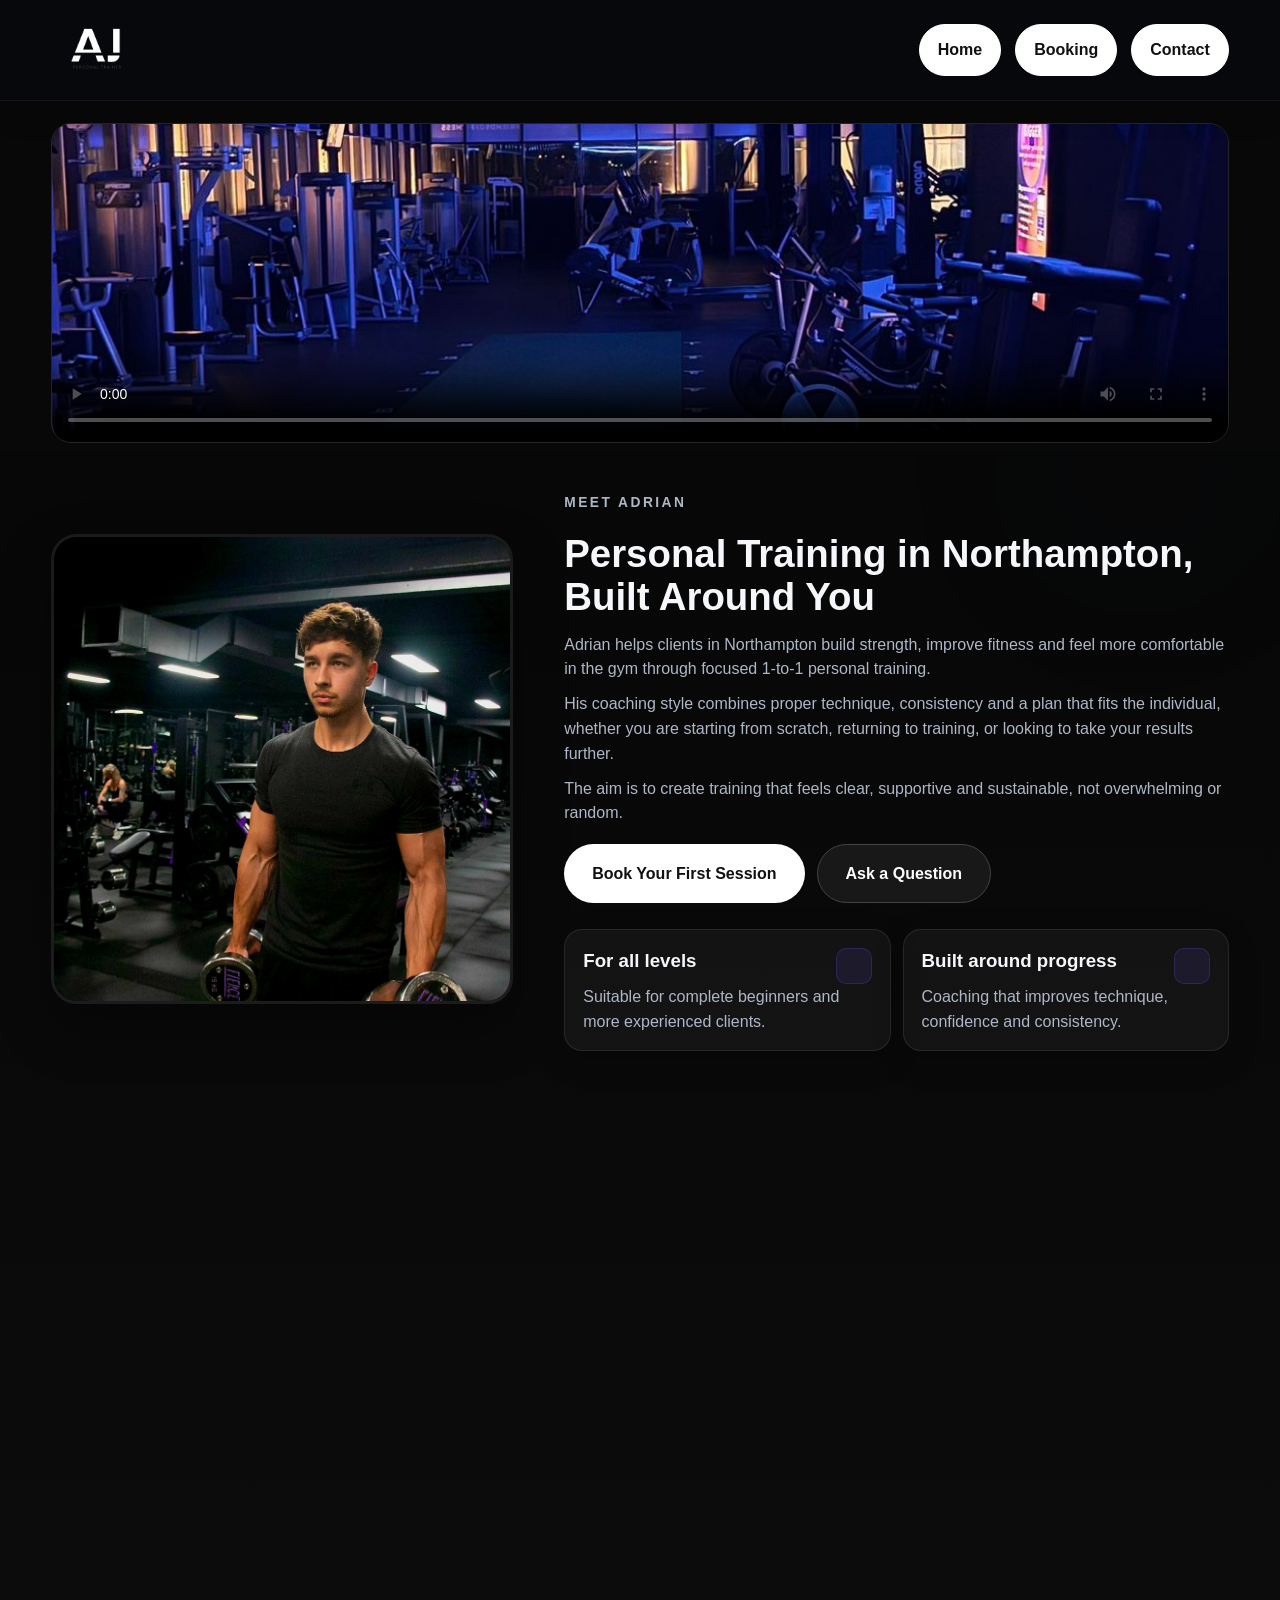
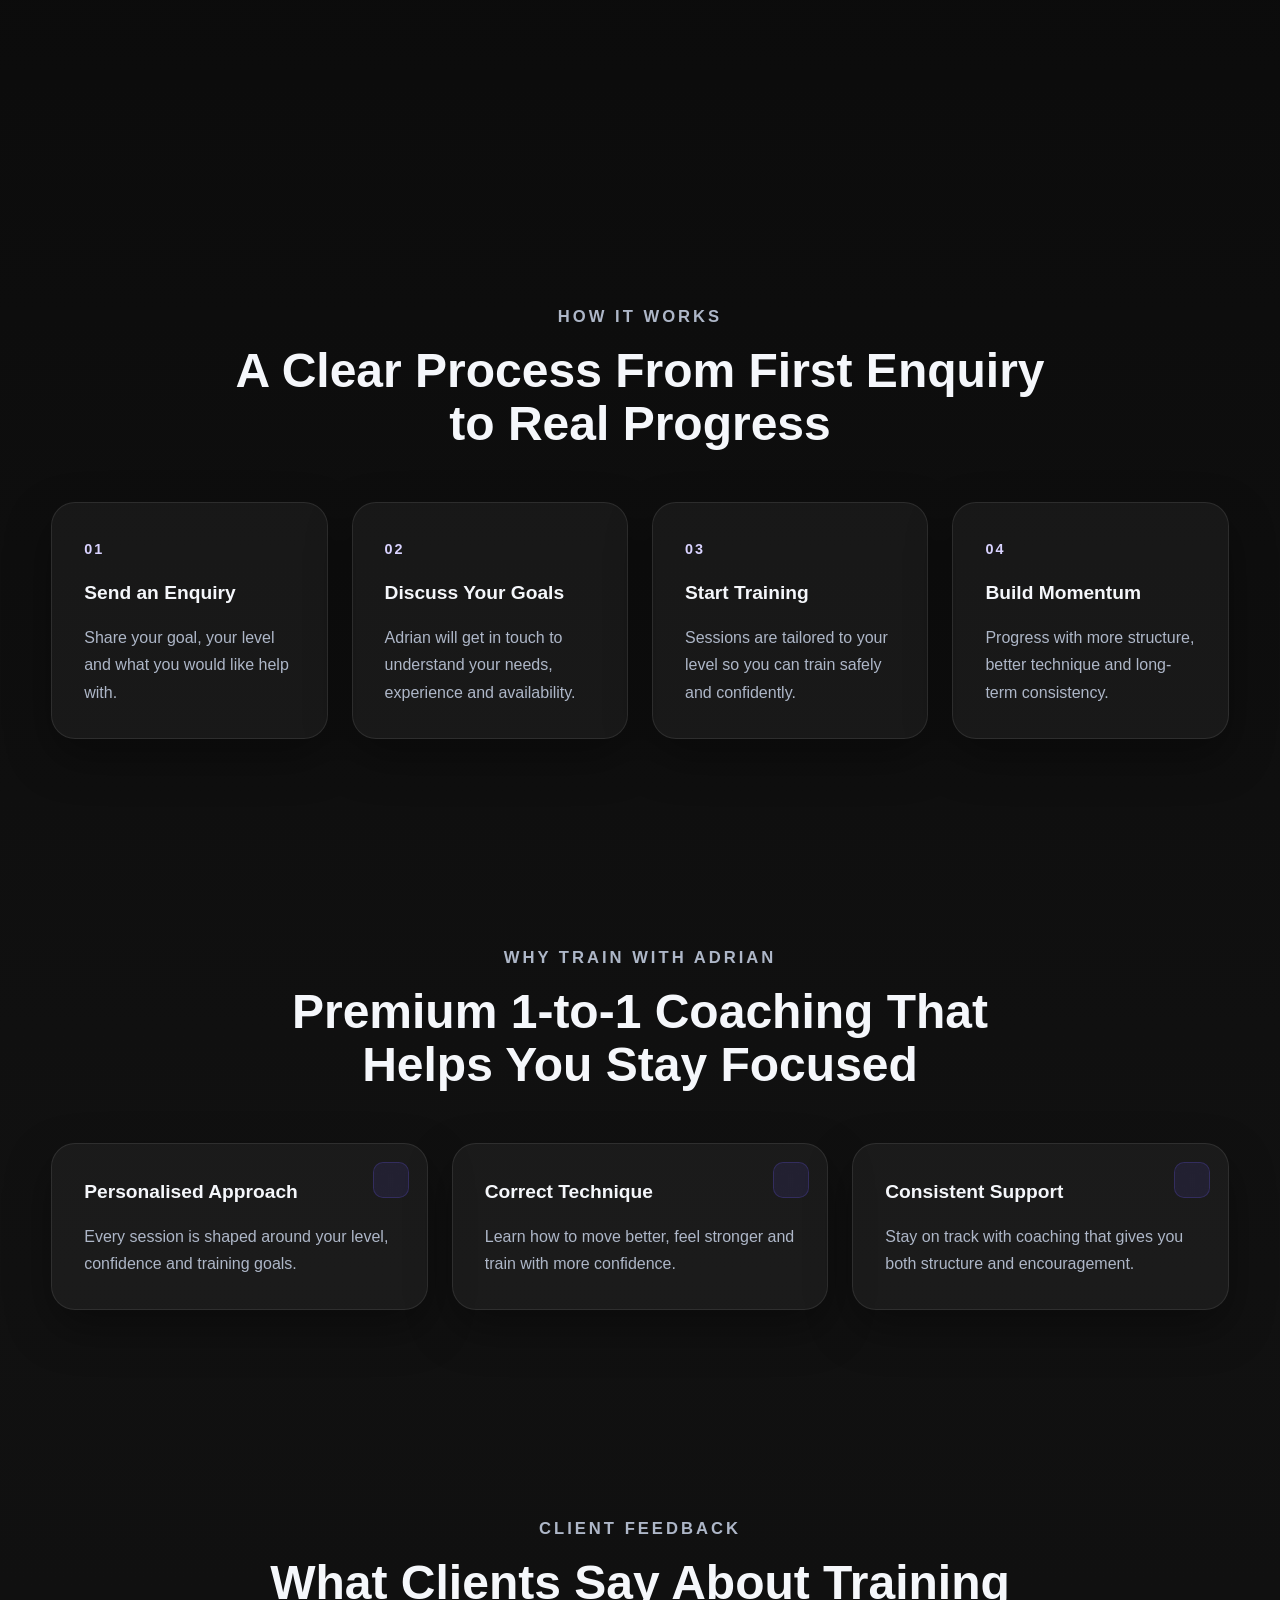
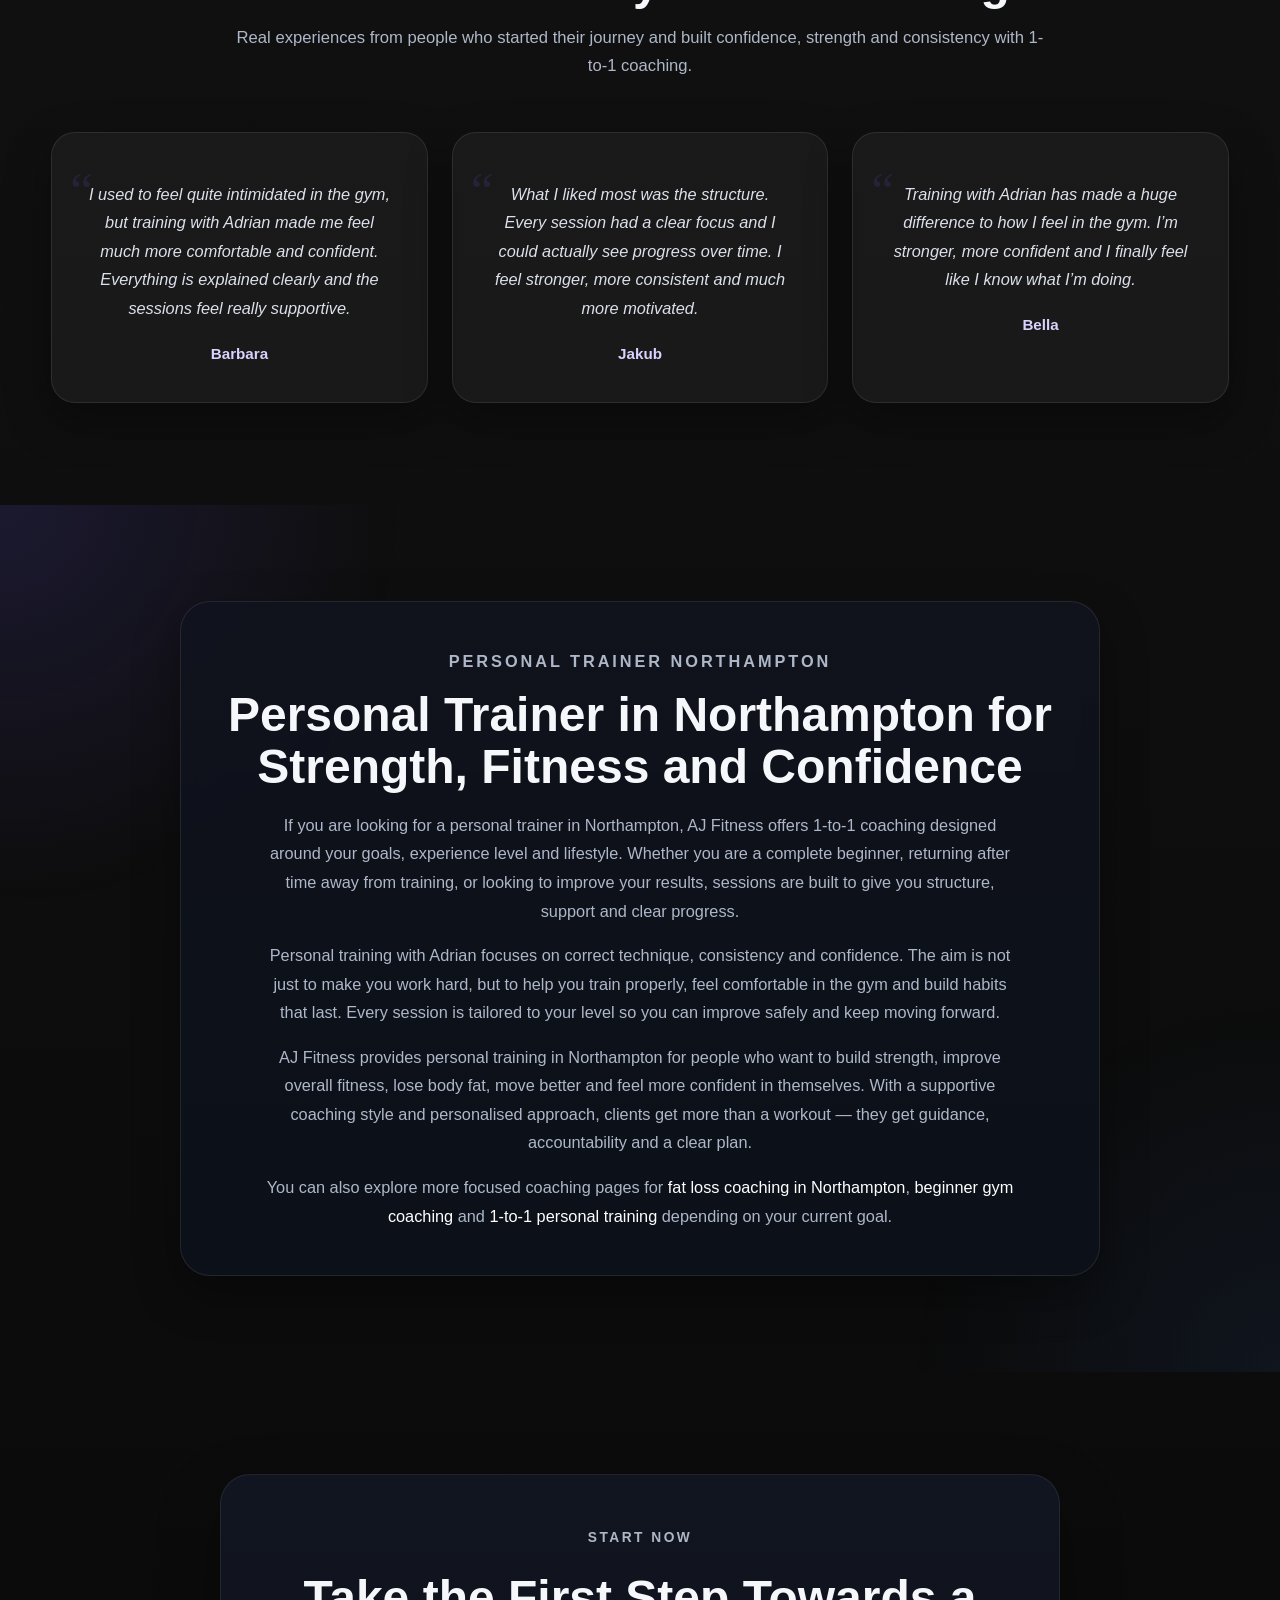
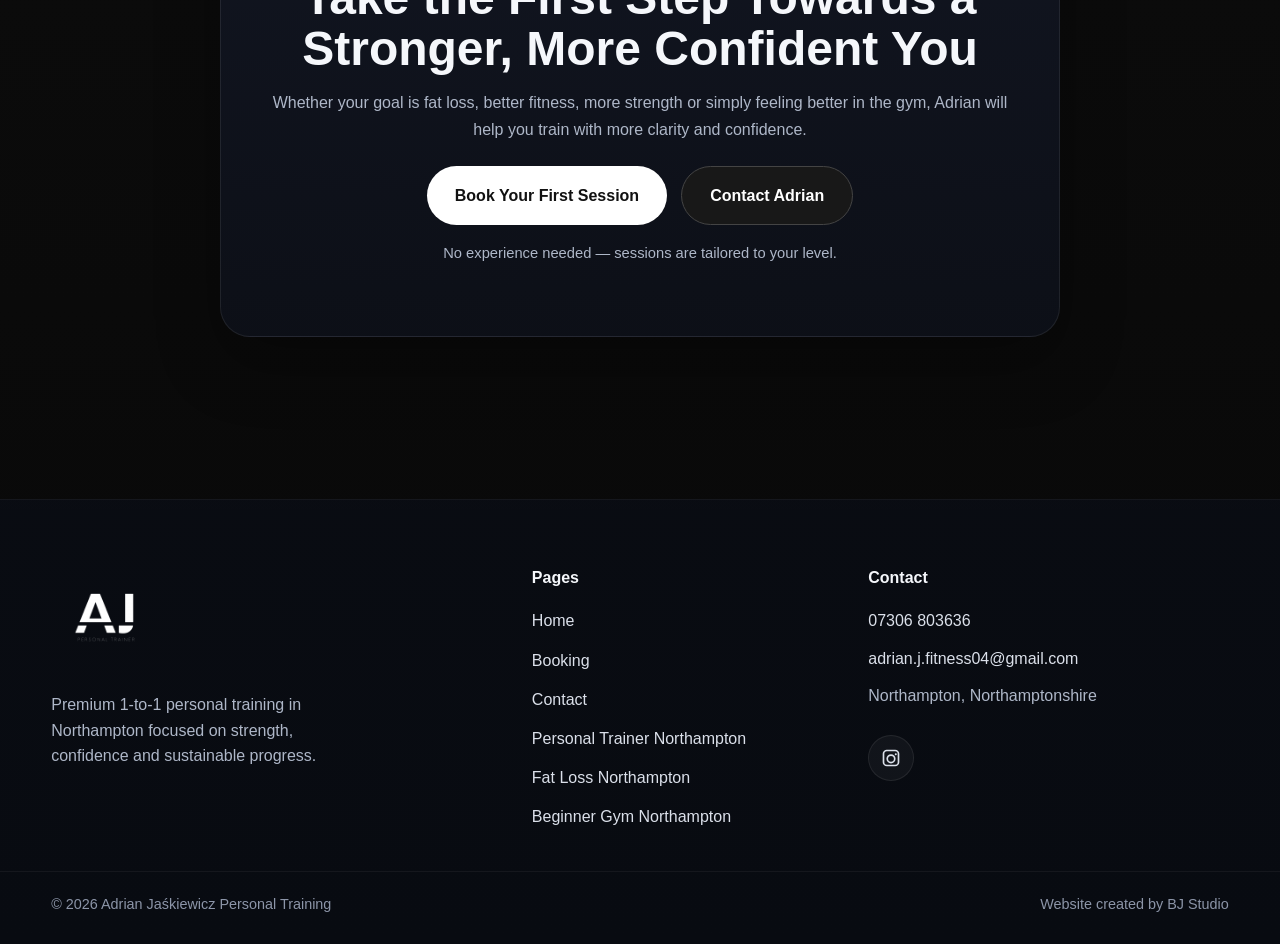
==== commit 754af287: "style: refine AJ Fitness layout, video banner and monochrome buttons" ====
--- a/index.html
+++ b/index.html
@@ -172,22 +172,14 @@
 
   <main>
 
-<section class="stats-strip fade-up">
-      <div class="container stats-grid">
-        <div class="stat-card">
-          <strong>Focused</strong>
-          <span>Every session has direction, progression and purpose.</span>
-        </div>
-        <div class="stat-card">
-          <strong>Supportive</strong>
-          <span>Clear coaching to help you feel stronger and more capable.</span>
-        </div>
-        <div class="stat-card">
-          <strong>Results-driven</strong>
-          <span>Built to help you stay consistent and keep moving forward.</span>
-        </div>
-      </div>
-    </section>
+<section class="video-banner" aria-label="AJ Fitness training video">
+  <div class="container">
+    <video controls playsinline preload="metadata" poster="Images/Gym_2.jpg" aria-label="Watch AJ Fitness training in action">
+      <source src="Images/VID-20260616-WA0000.mp4" type="video/mp4">
+      Your browser does not support video playback.
+    </video>
+  </div>
+</section>
 
     <section class="about about-featured">
       <div class="container about-grid">
@@ -366,30 +358,6 @@
       </div>
     </section>
 
-    <section class="gallery gallery-premium">
-      <div class="container">
-        <div class="section-heading fade-up">
-          <p class="section-tag">Personal Training Videos Northampton</p>
-          <h2>Watch Personal Training in Action in Northampton</h2>
-          <p>
-            See AJ Fitness coaching in action, focused on strength, structure,
-            confidence and 1-to-1 coaching.
-          </p>
-        </div>
-
-        <div class="single-training-video reveal-card">
-          <video controls playsinline preload="metadata" poster="Images/Gym_2.jpg" aria-label="AJ Fitness personal training video">
-            <source src="Images/VID-20260616-WA0000.mp4" type="video/mp4">
-            Your browser does not support video playback.
-          </video>
-          <div class="single-video-footer">
-            <p>Ready to train with Adrian?</p>
-            <a class="btn" href="bookings.html">Book Your Session</a>
-          </div>
-        </div>
-      </div>
-    </section>
-
     <section class="seo-block">
       <div class="container fade-up">
         <p class="section-tag">Personal Trainer Northampton</p>
--- a/style.css
+++ b/style.css
@@ -1627,3 +1627,33 @@
 .single-video-footer p {font-weight:700;font-size:1.2rem;margin:0;}
 @media(max-width:900px){.about-featured .about-grid{grid-template-columns:1fr;}.about-featured .about-image img{max-width:600px;max-height:520px;aspect-ratio:5/4;}.about-featured .about-image{justify-content:flex-start;}}
 @media(max-width:600px){.logo{height:82px;max-width:145px;}.about-featured{padding:2rem 0 3rem;}.about-featured .about-image img{aspect-ratio:4/4;}.single-video-footer{padding:18px;}.single-training-video{border-radius:16px;}}
+
+/* AJ Fitness 2.2 — cleaner monochrome layout */
+:root { --accent:#fff; --accent-2:#fff; }
+html { scroll-padding-top: 105px; }
+.header { background:rgba(8,9,12,.97); }
+.nav { min-height:88px; padding:4px 0; }
+.logo { height:92px; max-width:175px; }
+.site-nav a, .site-nav a:hover, .site-nav a[aria-current="page"] {
+  background:#fff; color:#111; box-shadow:none; border:1px solid #fff;
+}
+.site-nav a:hover, .btn:hover { background:#e6e6e6; color:#111; }
+.btn, .btn:visited { background:#fff; color:#111; box-shadow:none; }
+.btn-secondary, .btn-secondary:visited { background:#181818; color:#fff; border:1px solid #444; }
+.btn-secondary:hover { background:#303030; color:#fff; }
+button:not(.menu-toggle), input[type="submit"] { accent-color:#fff; }
+.stats-strip { margin-top:0; }
+.video-banner { padding:22px 0 10px; background:#080808; }
+.video-banner .container { max-width:1220px; }
+.video-banner video { display:block; width:100%; height:clamp(185px,26vw,320px); object-fit:cover; object-position:center; border-radius:20px; background:#080808; border:1px solid #252525; }
+.about-featured { padding:2.2rem 0 3.5rem; scroll-margin-top:105px; }
+.about-featured .about-grid { grid-template-columns:minmax(240px,.82fr) minmax(0,1.18fr); gap:clamp(24px,4vw,56px); align-items:center; }
+.about-featured .about-image img { aspect-ratio:4/4.5; max-height:470px; object-position:center 30%; }
+.about-featured .about-text h1 { font-size:clamp(2rem,3vw,3.05rem); line-height:1.12; margin:8px 0 15px; }
+.about-featured .about-text p { line-height:1.55; margin-bottom:10px; }
+.about-actions { margin:18px 0; }
+.about-highlights { gap:12px; }
+.about-highlights .mini-card { padding:15px 18px; }
+.about-highlights .mini-card p { margin:5px 0 0; }
+@media(max-width:900px) { .about-featured .about-grid {grid-template-columns:1fr;} .about-featured .about-image img {max-height:390px; aspect-ratio:5/3; width:100%;} }
+@media(max-width:600px) { .nav {min-height:74px;} .logo {height:78px;max-width:150px;} .video-banner {padding:12px 0 0;} .video-banner video {height:200px;border-radius:14px;} .about-featured {padding:1.8rem 0 2.6rem;} .about-featured .about-text h1 {font-size:clamp(1.85rem,8vw,2.45rem);} .about-featured .about-image img {aspect-ratio:4/3;max-height:310px;} }
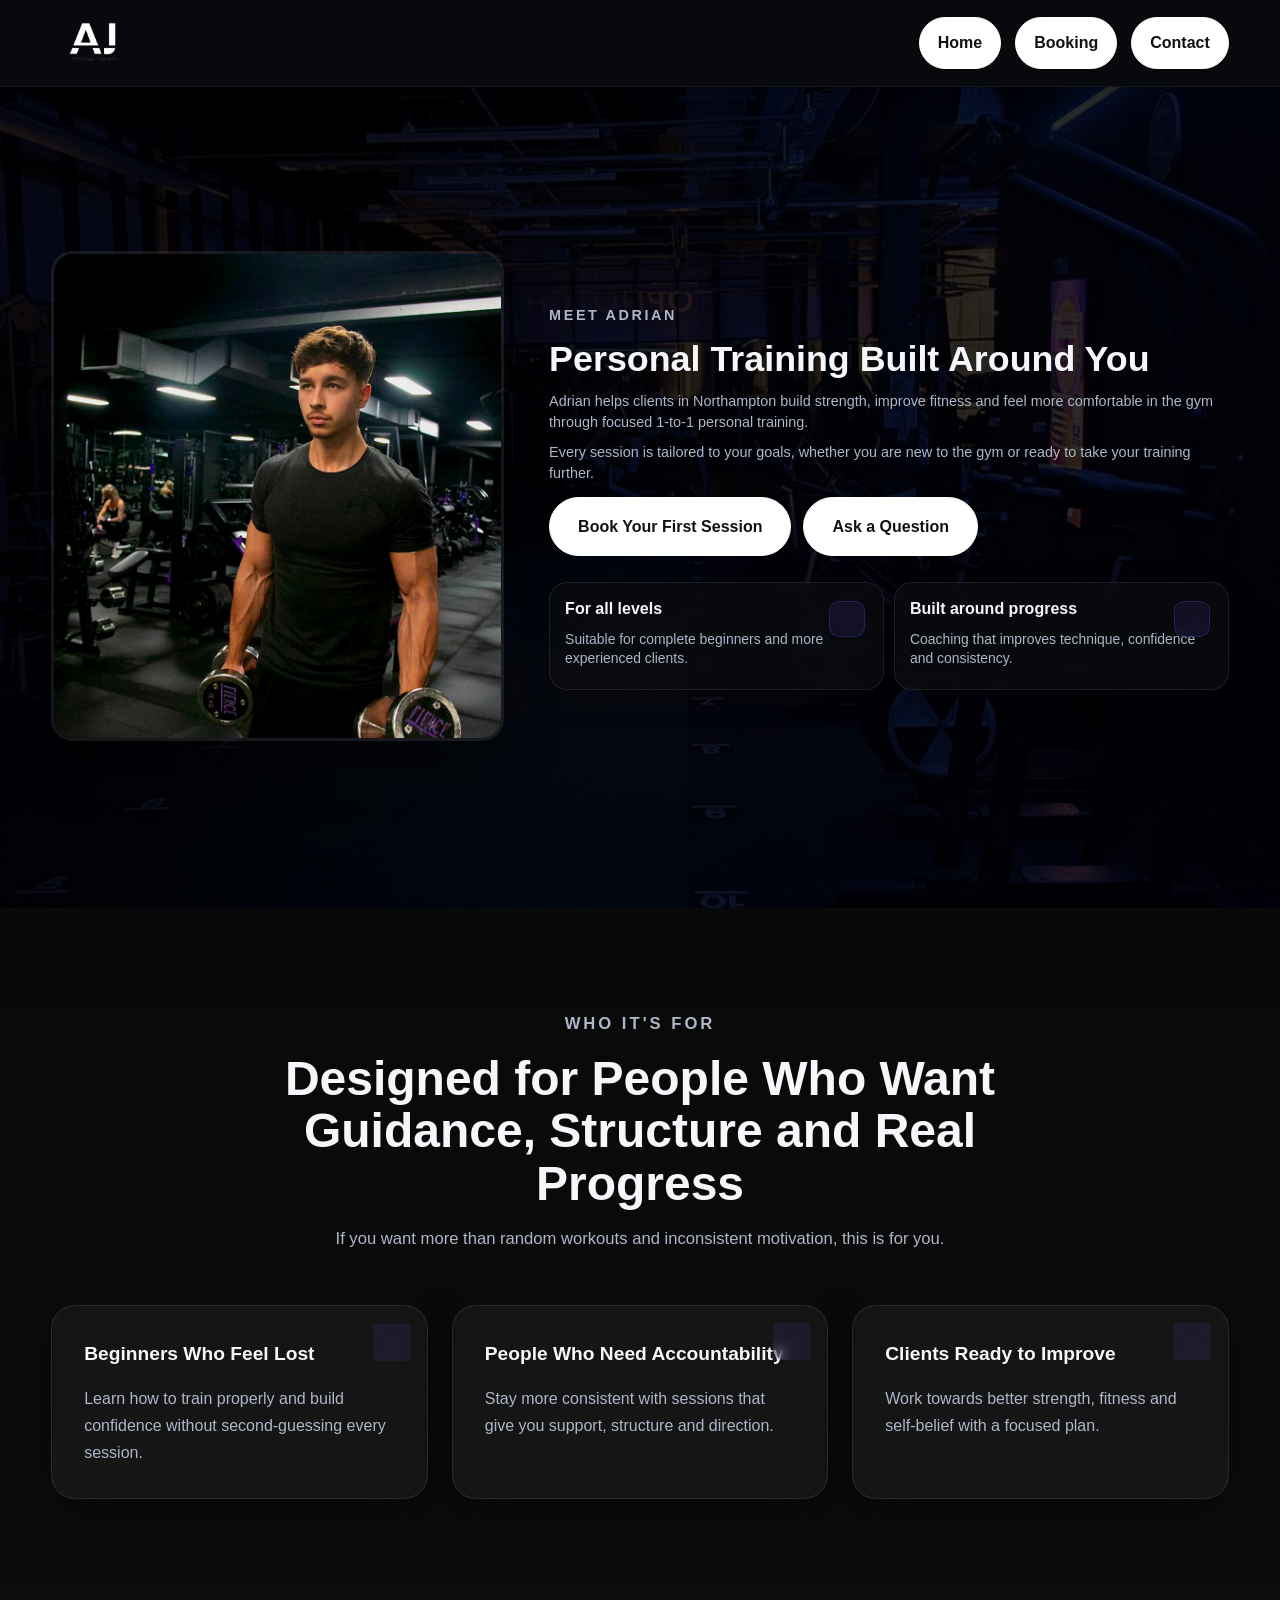
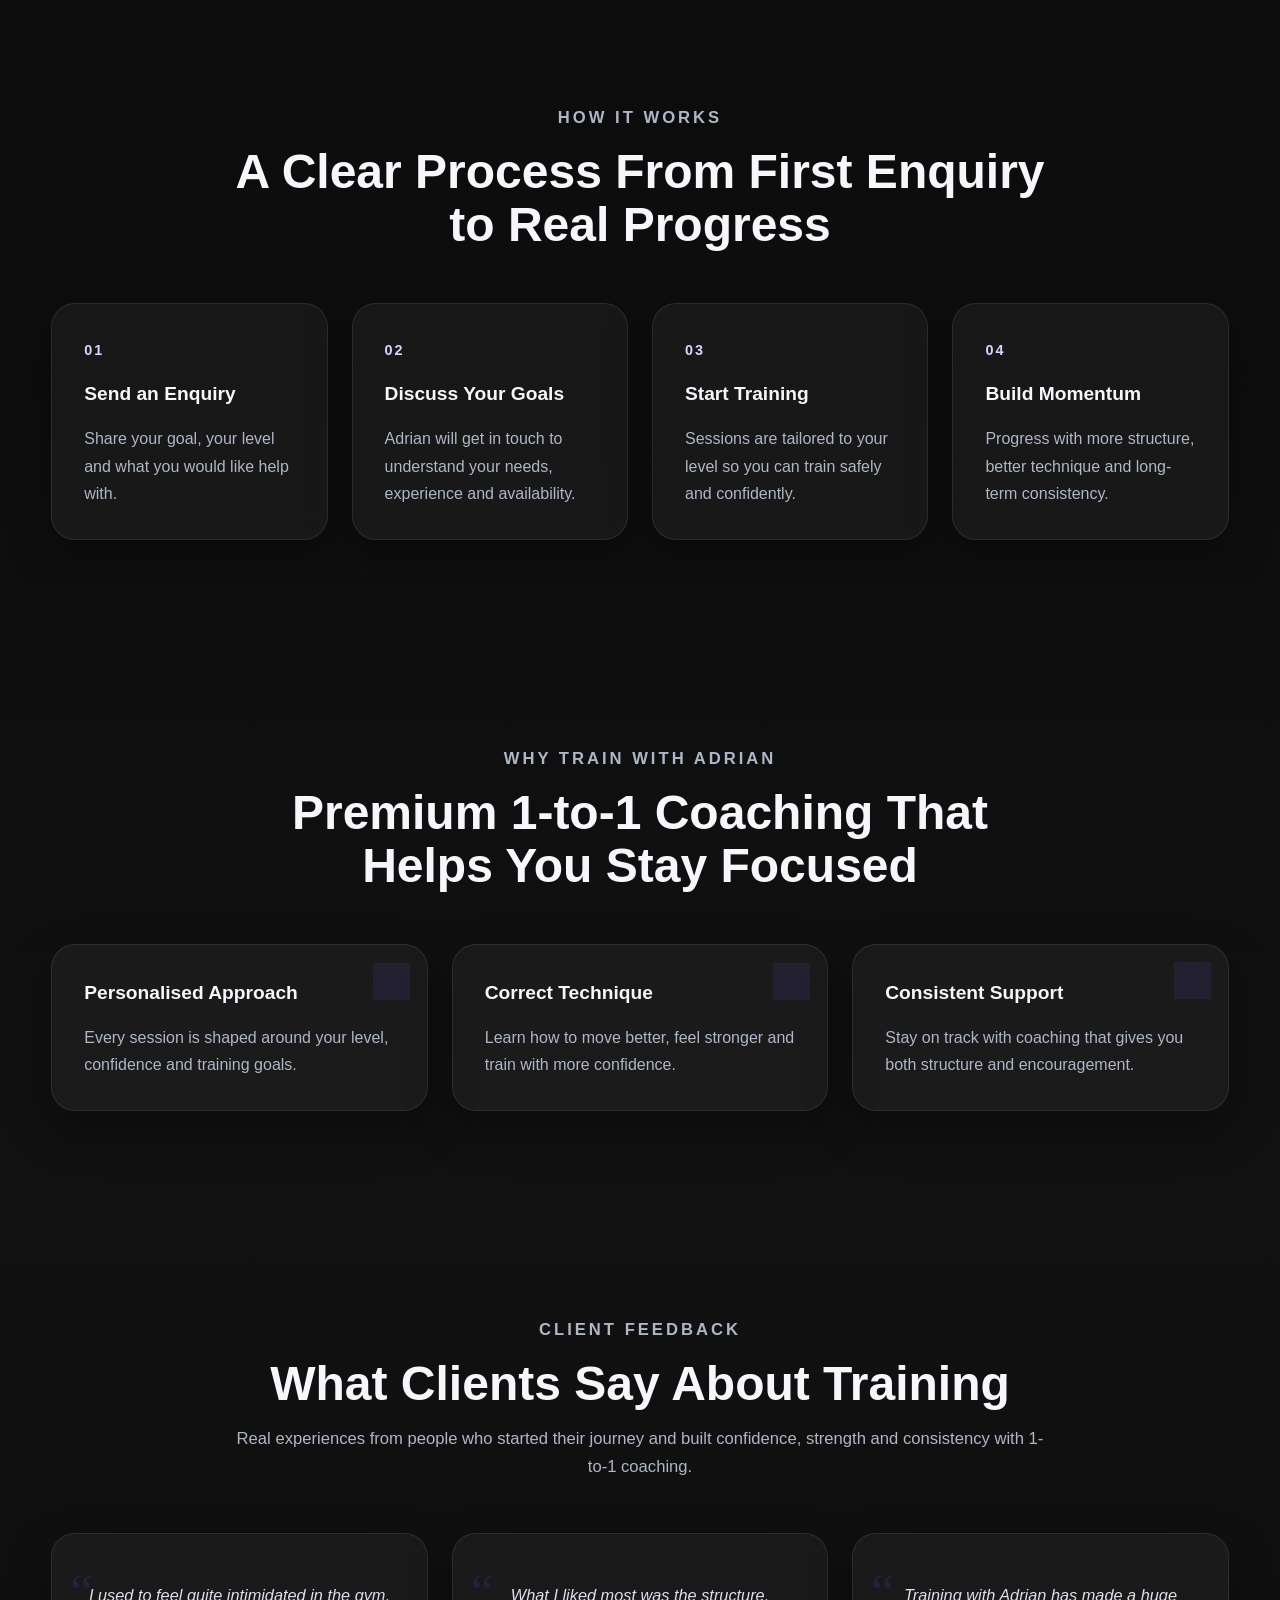
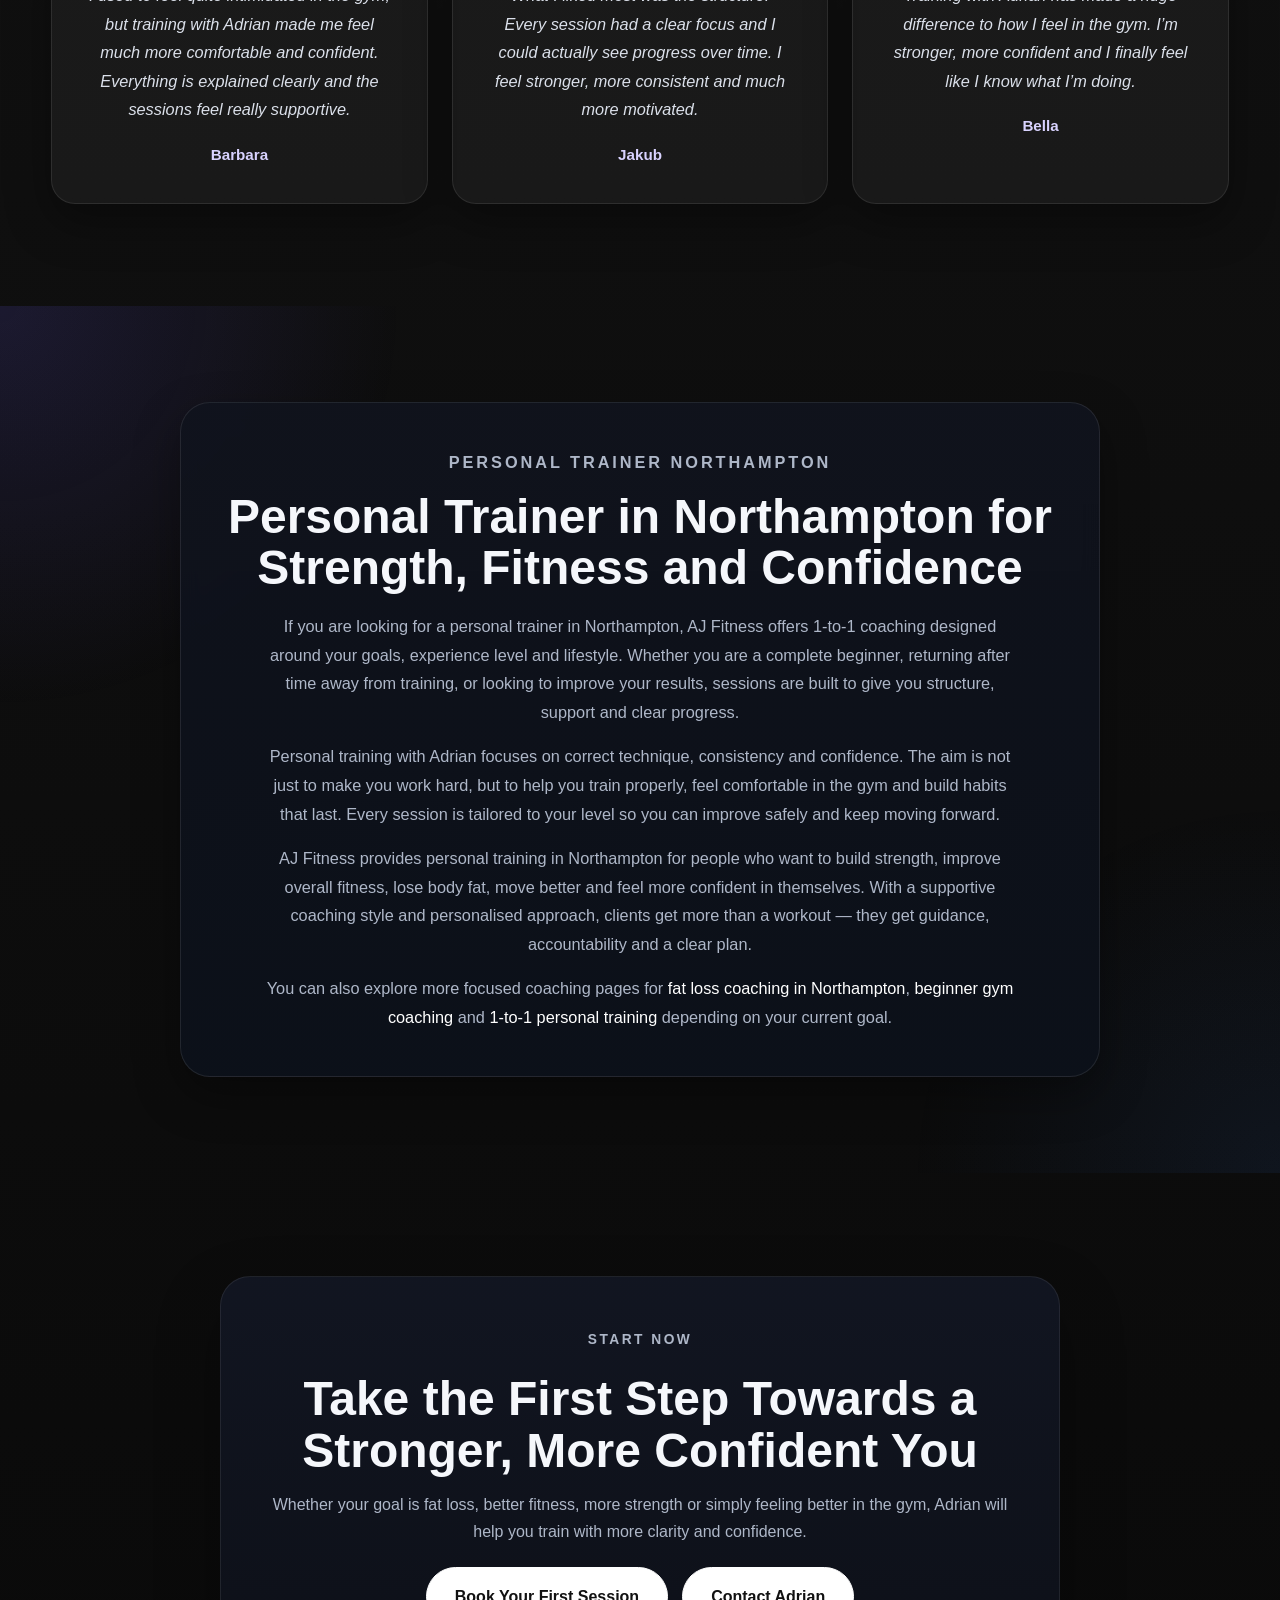
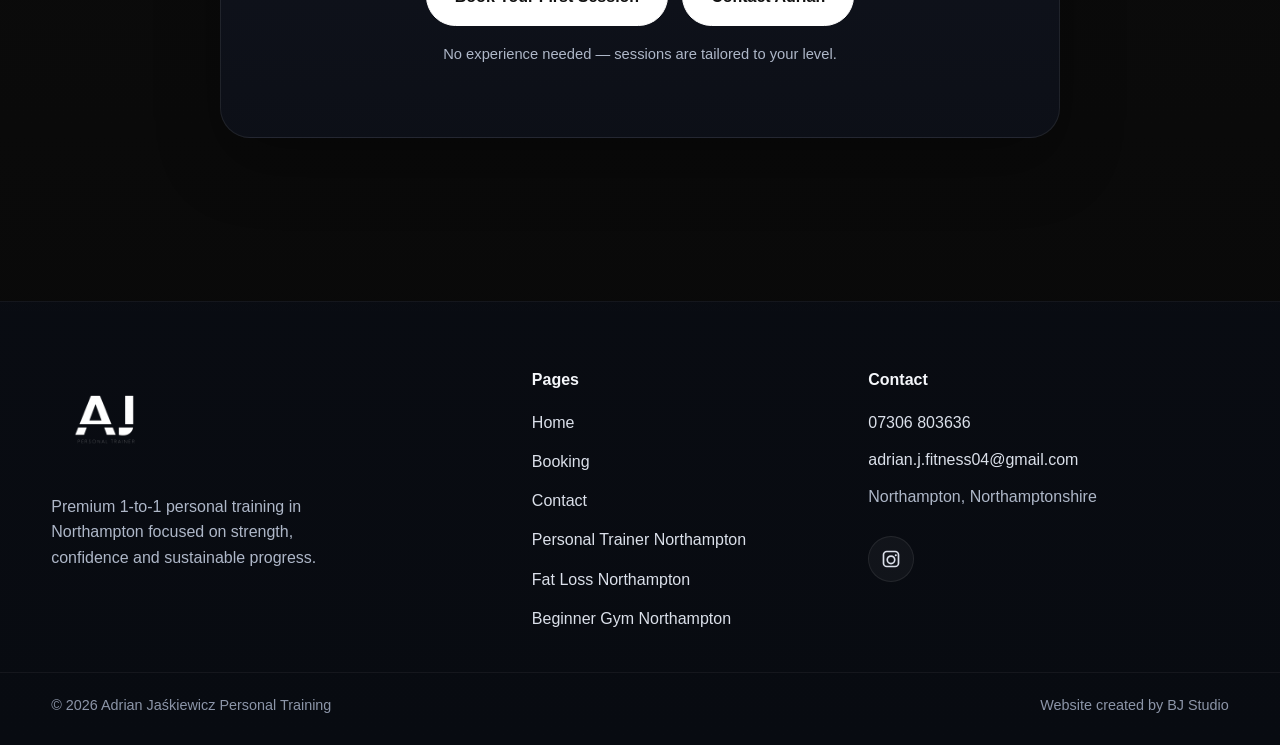
==== commit 21b6cad1: "fix: add looping video background and improve homepage layout" ====
--- a/index.html
+++ b/index.html
@@ -37,7 +37,7 @@
   >
   <meta name="twitter:image" content="https://ajfitness.uk/Images/home-pic.jpg">
 
-  <link rel="stylesheet" href="style.css">
+  <link rel="stylesheet" href="style.css?v=23">
 
   <script type="application/ld+json">
 {
@@ -172,16 +172,9 @@
 
   <main>
 
-<section class="video-banner" aria-label="AJ Fitness training video">
-  <div class="container">
-    <video controls playsinline preload="metadata" poster="Images/Gym_2.jpg" aria-label="Watch AJ Fitness training in action">
-      <source src="Images/VID-20260616-WA0000.mp4" type="video/mp4">
-      Your browser does not support video playback.
-    </video>
-  </div>
-</section>
-
-    <section class="about about-featured">
+<section class="about about-featured cinematic-about">
+      <video class="about-background-video" autoplay muted loop playsinline preload="metadata" poster="Images/Gym_2.jpg" aria-hidden="true"><source src="Images/VID-20260616-WA0000.mp4" type="video/mp4"></video>
+      <div class="about-video-overlay" aria-hidden="true"></div>
       <div class="container about-grid">
         <div class="about-image fade-up">
           <img src="Images/home-pic.jpg" alt="Adrian Jaśkiewicz, personal trainer in Northampton" loading="eager" fetchpriority="high">
@@ -189,7 +182,7 @@
 
         <div class="about-text fade-up delay-1">
           <p class="section-tag">Meet Adrian</p>
-          <h1>Personal Training in Northampton, Built Around You</h1>
+          <h1>Personal Training Built Around You</h1>
 
           <p>
             Adrian helps clients in Northampton build strength, improve fitness and feel more comfortable
@@ -197,14 +190,7 @@
           </p>
 
           <p>
-            His coaching style combines proper technique, consistency and a plan that fits
-            the individual, whether you are starting from scratch, returning to training,
-            or looking to take your results further.
-          </p>
-
-          <p>
-            The aim is to create training that feels clear, supportive and sustainable,
-            not overwhelming or random.
+            Every session is tailored to your goals, whether you are new to the gym or ready to take your training further.
           </p>
 
           <div class="hero-actions about-actions">
--- a/style.css
+++ b/style.css
@@ -1657,3 +1657,27 @@
 .about-highlights .mini-card p { margin:5px 0 0; }
 @media(max-width:900px) { .about-featured .about-grid {grid-template-columns:1fr;} .about-featured .about-image img {max-height:390px; aspect-ratio:5/3; width:100%;} }
 @media(max-width:600px) { .nav {min-height:74px;} .logo {height:78px;max-width:150px;} .video-banner {padding:12px 0 0;} .video-banner video {height:200px;border-radius:14px;} .about-featured {padding:1.8rem 0 2.6rem;} .about-featured .about-text h1 {font-size:clamp(1.85rem,8vw,2.45rem);} .about-featured .about-image img {aspect-ratio:4/3;max-height:310px;} }
+
+/* v2.3: background video, accessible contrast and compact above-the-fold intro */
+:root { --accent:#ffffff; --accent-2:#ffffff; }
+.header {position:relative;top:auto;background:#08090c;}
+.nav {min-height:78px;padding:0;}
+.logo {height:86px;max-width:180px;object-fit:contain;}
+.site-nav a,.site-nav a:link,.site-nav a:visited,.site-nav a:hover,.site-nav a[aria-current="page"] {background:#fff!important;color:#111!important;border-color:#fff!important;box-shadow:none!important;}
+a.btn,a.btn:link,a.btn:visited,a.btn:hover,a.btn:focus-visible,button.btn {background:#fff!important;color:#111!important;border:1px solid #fff!important;text-shadow:none!important;-webkit-text-fill-color:#111!important;box-shadow:none!important;}
+a.btn-secondary,a.btn-secondary:visited,a.btn-secondary:hover {background:#fff!important;color:#111!important;border-color:#fff!important;}
+.cinematic-about {position:relative;isolation:isolate;overflow:hidden;background:#08090c;min-height:calc(100svh - 79px);display:flex;align-items:center;padding:22px 0 26px;}
+.about-background-video {position:absolute;inset:0;width:100%;height:100%;object-fit:cover;object-position:center;z-index:-2;pointer-events:none;}
+.about-video-overlay {position:absolute;inset:0;z-index:-1;background:linear-gradient(90deg,rgba(0,0,0,.89),rgba(0,0,0,.78)),rgba(0,0,0,.16);pointer-events:none;}
+.cinematic-about .about-grid {grid-template-columns:minmax(220px,.8fr) minmax(0,1.2fr);gap:clamp(22px,3.5vw,50px);align-items:center;}
+.cinematic-about .about-image img {width:100%;max-height:min(65svh,490px);aspect-ratio:4/4.5;object-fit:cover;object-position:center 30%;border-radius:22px;}
+.cinematic-about .about-text h1 {font-size:clamp(1.8rem,2.8vw,2.9rem);line-height:1.08;margin:5px 0 12px;}
+.cinematic-about .about-text p {font-size:clamp(.9rem,1.05vw,1rem);line-height:1.45;margin-bottom:9px;}
+.cinematic-about .about-actions {margin:13px 0;}
+.cinematic-about .about-highlights {gap:10px;}
+.cinematic-about .mini-card {padding:12px 15px;background:rgba(10,11,15,.86);}
+.cinematic-about .mini-card h3 {font-size:1rem;}
+.cinematic-about .mini-card p {font-size:.87rem;line-height:1.35;}
+@media(max-width:900px){.cinematic-about {min-height:auto;padding:30px 0 38px;}.cinematic-about .about-grid{grid-template-columns:1fr;}.cinematic-about .about-image img{max-height:340px;aspect-ratio:16/9;}.cinematic-about .about-text h1{font-size:clamp(1.8rem,5vw,2.7rem);}}
+@media(max-width:600px){.nav{min-height:72px;}.logo{height:76px;max-width:145px;}.cinematic-about{padding:22px 0 32px;}.cinematic-about .about-image img{max-height:260px;aspect-ratio:4/3;}.cinematic-about .about-text h1{font-size:clamp(1.65rem,7vw,2.15rem);}.cinematic-about .about-highlights{grid-template-columns:1fr;}}
+@media(prefers-reduced-motion:reduce){.about-background-video{display:none;}.cinematic-about{background:#08090c url("Images/Gym_2.jpg") center/cover no-repeat;}}
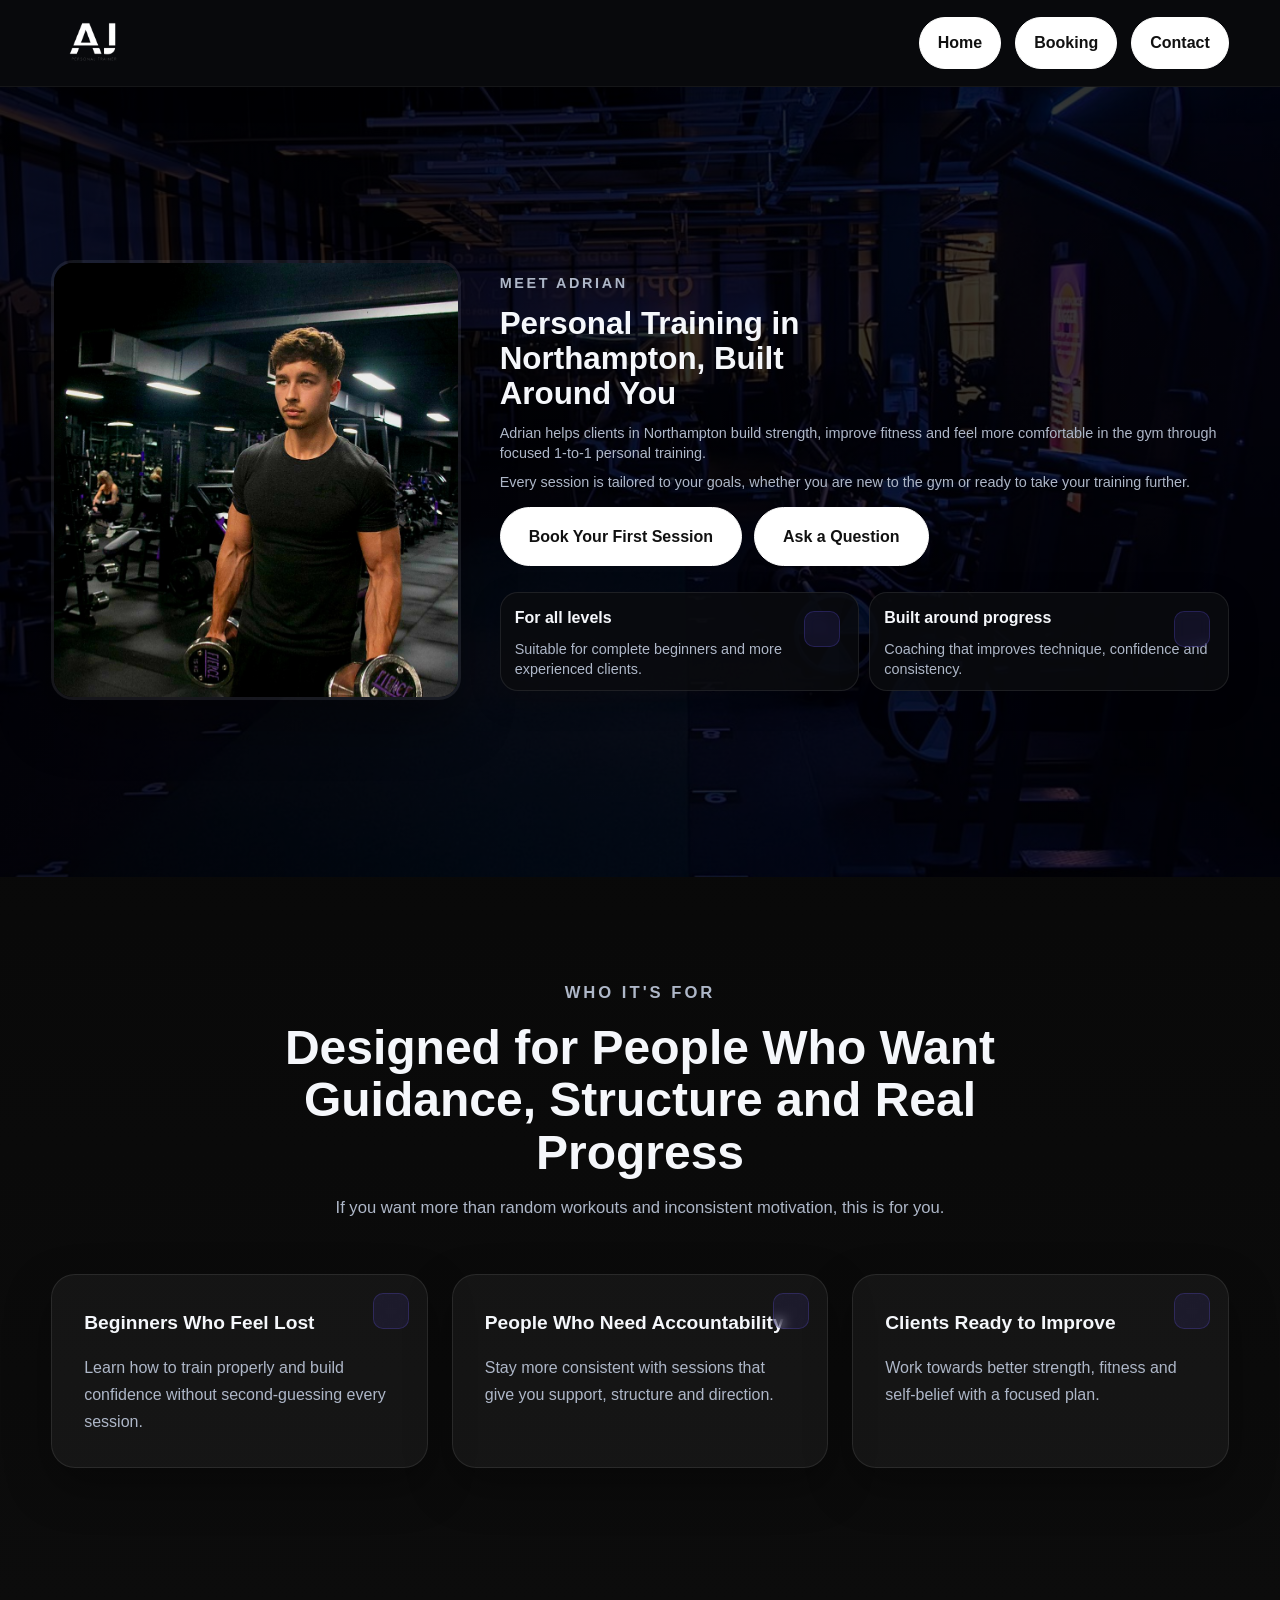
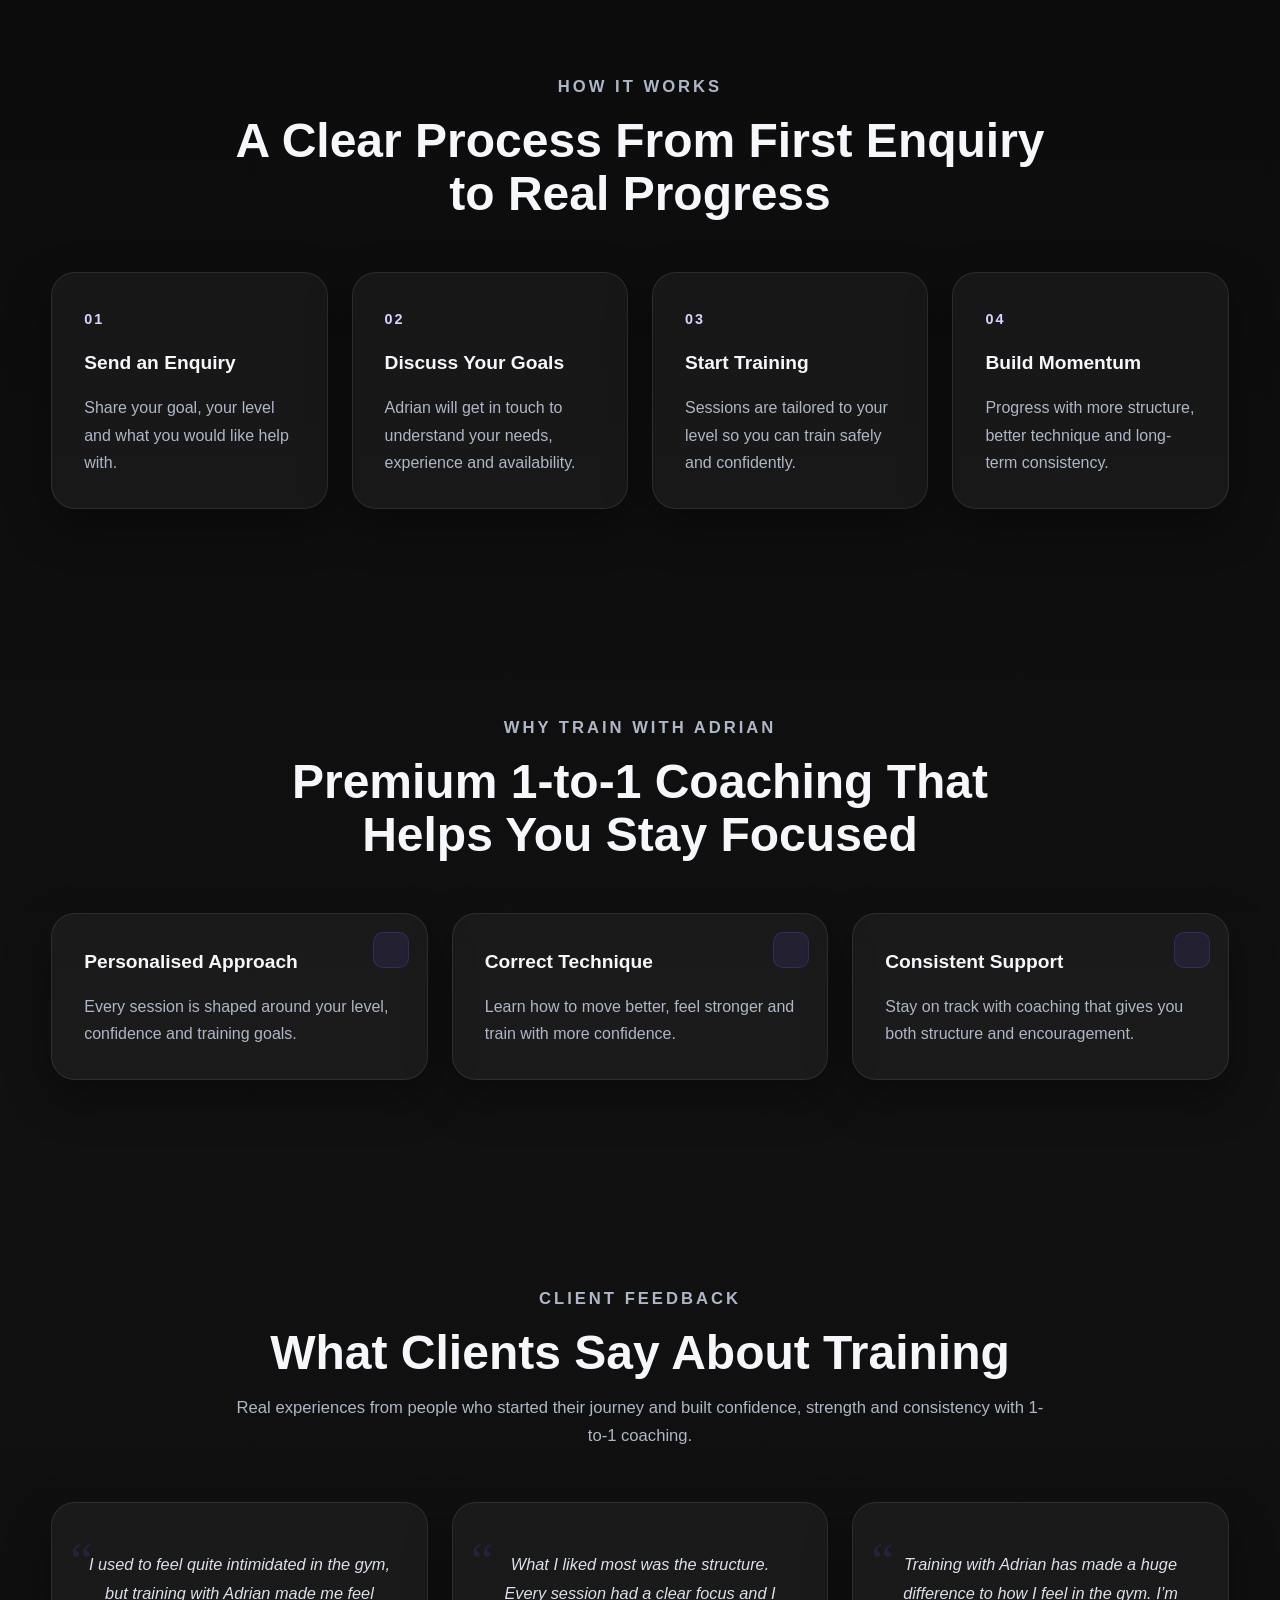
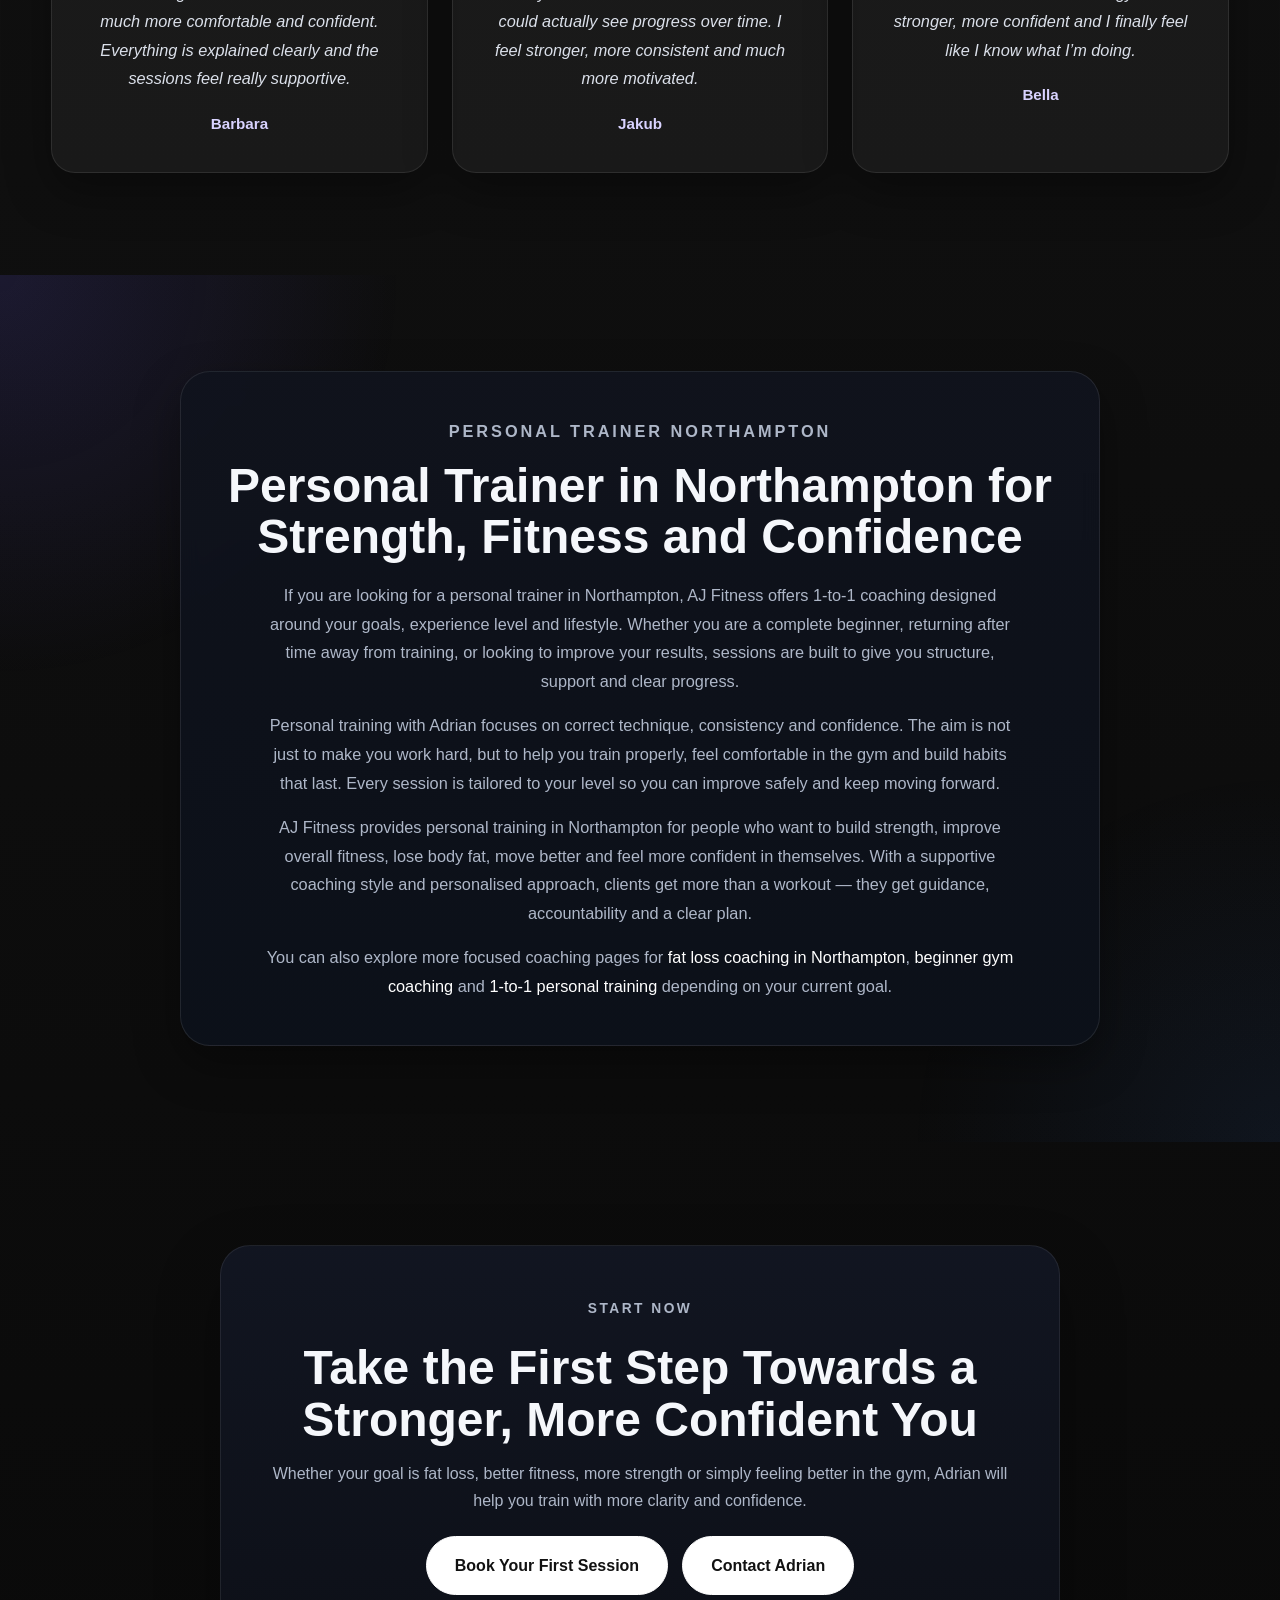
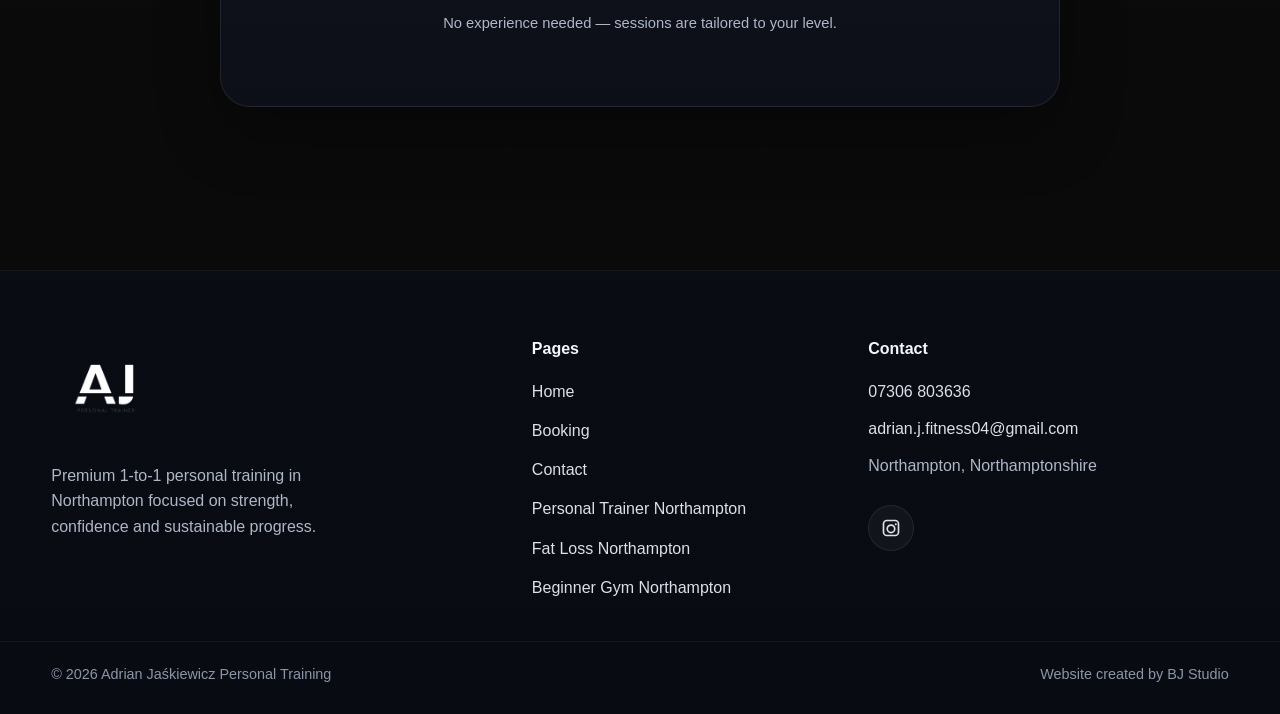
==== commit 881bd208: "fix: create full-width video background and compact homepage" ====
--- a/index.html
+++ b/index.html
@@ -37,7 +37,7 @@
   >
   <meta name="twitter:image" content="https://ajfitness.uk/Images/home-pic.jpg">
 
-  <link rel="stylesheet" href="style.css?v=23">
+  <link rel="stylesheet" href="style.css?v=24">
 
   <script type="application/ld+json">
 {
@@ -172,7 +172,7 @@
 
   <main>
 
-<section class="about about-featured cinematic-about">
+<section class="about about-featured cinematic-about" aria-label="Meet Adrian personal training">
       <video class="about-background-video" autoplay muted loop playsinline preload="metadata" poster="Images/Gym_2.jpg" aria-hidden="true"><source src="Images/VID-20260616-WA0000.mp4" type="video/mp4"></video>
       <div class="about-video-overlay" aria-hidden="true"></div>
       <div class="container about-grid">
@@ -182,7 +182,7 @@
 
         <div class="about-text fade-up delay-1">
           <p class="section-tag">Meet Adrian</p>
-          <h1>Personal Training Built Around You</h1>
+          <h1>Personal Training in Northampton, Built Around You</h1>
 
           <p>
             Adrian helps clients in Northampton build strength, improve fitness and feel more comfortable
--- a/style.css
+++ b/style.css
@@ -1681,3 +1681,20 @@
 @media(max-width:900px){.cinematic-about {min-height:auto;padding:30px 0 38px;}.cinematic-about .about-grid{grid-template-columns:1fr;}.cinematic-about .about-image img{max-height:340px;aspect-ratio:16/9;}.cinematic-about .about-text h1{font-size:clamp(1.8rem,5vw,2.7rem);}}
 @media(max-width:600px){.nav{min-height:72px;}.logo{height:76px;max-width:145px;}.cinematic-about{padding:22px 0 32px;}.cinematic-about .about-image img{max-height:260px;aspect-ratio:4/3;}.cinematic-about .about-text h1{font-size:clamp(1.65rem,7vw,2.15rem);}.cinematic-about .about-highlights{grid-template-columns:1fr;}}
 @media(prefers-reduced-motion:reduce){.about-background-video{display:none;}.cinematic-about{background:#08090c url("Images/Gym_2.jpg") center/cover no-repeat;}}
+
+/* AJ Fitness 2.4 - full-bleed cinematic background, compact introductory panel */
+.cinematic-about {width:100%; min-height:calc(100svh - 110px); padding:20px 0 24px; background:#070707; isolation:isolate;}
+.cinematic-about .about-background-video {position:absolute!important;inset:0!important;width:100%!important;height:100%!important;object-fit:cover!important;object-position:center center!important;z-index:-2!important;pointer-events:none!important;display:block;}
+.cinematic-about .about-video-overlay {position:absolute;inset:0;z-index:-1;background:linear-gradient(90deg,rgba(0,0,0,.84),rgba(0,0,0,.72)),rgba(0,0,0,.15);}
+.cinematic-about .about-grid {position:relative;z-index:1;grid-template-columns:minmax(0,.72fr) minmax(0,1.28fr);gap:clamp(20px,3vw,46px);align-items:center;}
+.cinematic-about .about-image img {height:min(56svh,440px);max-height:none;width:100%;aspect-ratio:auto;object-fit:cover;object-position:center 30%;}
+.cinematic-about .about-text h1 {font-size:clamp(1.7rem,2.45vw,2.65rem);line-height:1.12;margin:4px 0 12px;max-width:22ch;}
+.cinematic-about .about-text p {font-size:clamp(.9rem,1vw,1rem);line-height:1.4;margin:0 0 9px;}
+.cinematic-about .about-actions {margin:14px 0;}
+.cinematic-about .about-highlights {gap:10px;}
+.cinematic-about .mini-card {padding:11px 14px;}
+.cinematic-about .mini-card p {margin:5px 0 0;}
+.site-nav a,.site-nav a:link,.site-nav a:visited,.site-nav a:hover,.site-nav a[aria-current="page"],a.btn,a.btn:link,a.btn:visited,a.btn:hover,a.btn:focus-visible,a.btn-secondary,a.btn-secondary:visited,a.btn-secondary:hover {background:#fff!important;color:#111!important;-webkit-text-fill-color:#111!important;border-color:#fff!important;text-shadow:none!important;}
+@media(max-width:900px){.cinematic-about{min-height:auto;padding:24px 0 32px;}.cinematic-about .about-grid{grid-template-columns:1fr;}.cinematic-about .about-image img{height:auto;max-height:320px;aspect-ratio:16/9;}.cinematic-about .about-text h1{font-size:clamp(1.75rem,4vw,2.35rem);}}
+@media(max-width:600px){.cinematic-about .about-image img{max-height:240px;aspect-ratio:4/3;}.cinematic-about .about-text h1{font-size:clamp(1.6rem,7vw,2rem);}.cinematic-about .about-highlights{grid-template-columns:1fr;}}
+@media(prefers-reduced-motion:reduce){.cinematic-about .about-background-video{display:none!important;}.cinematic-about{background:#08090c url('Images/Gym_2.jpg') center/cover no-repeat;}}
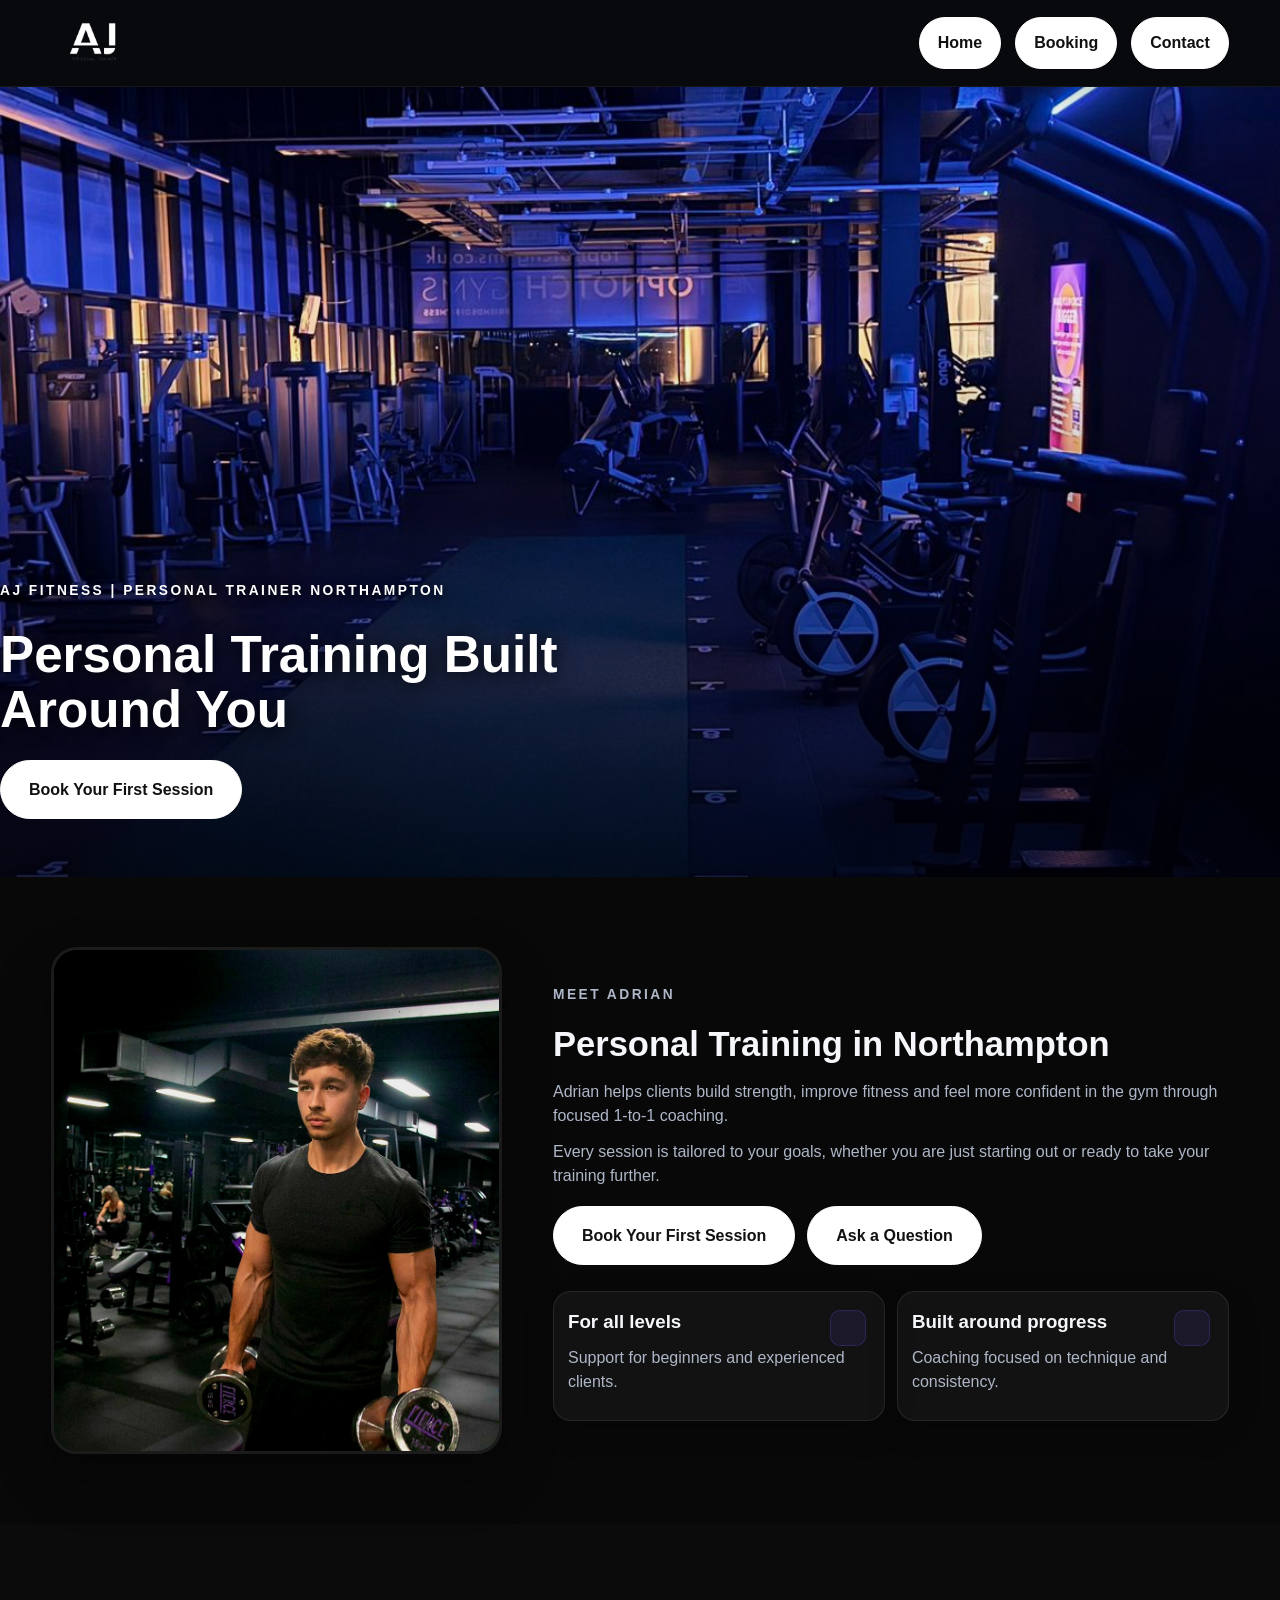
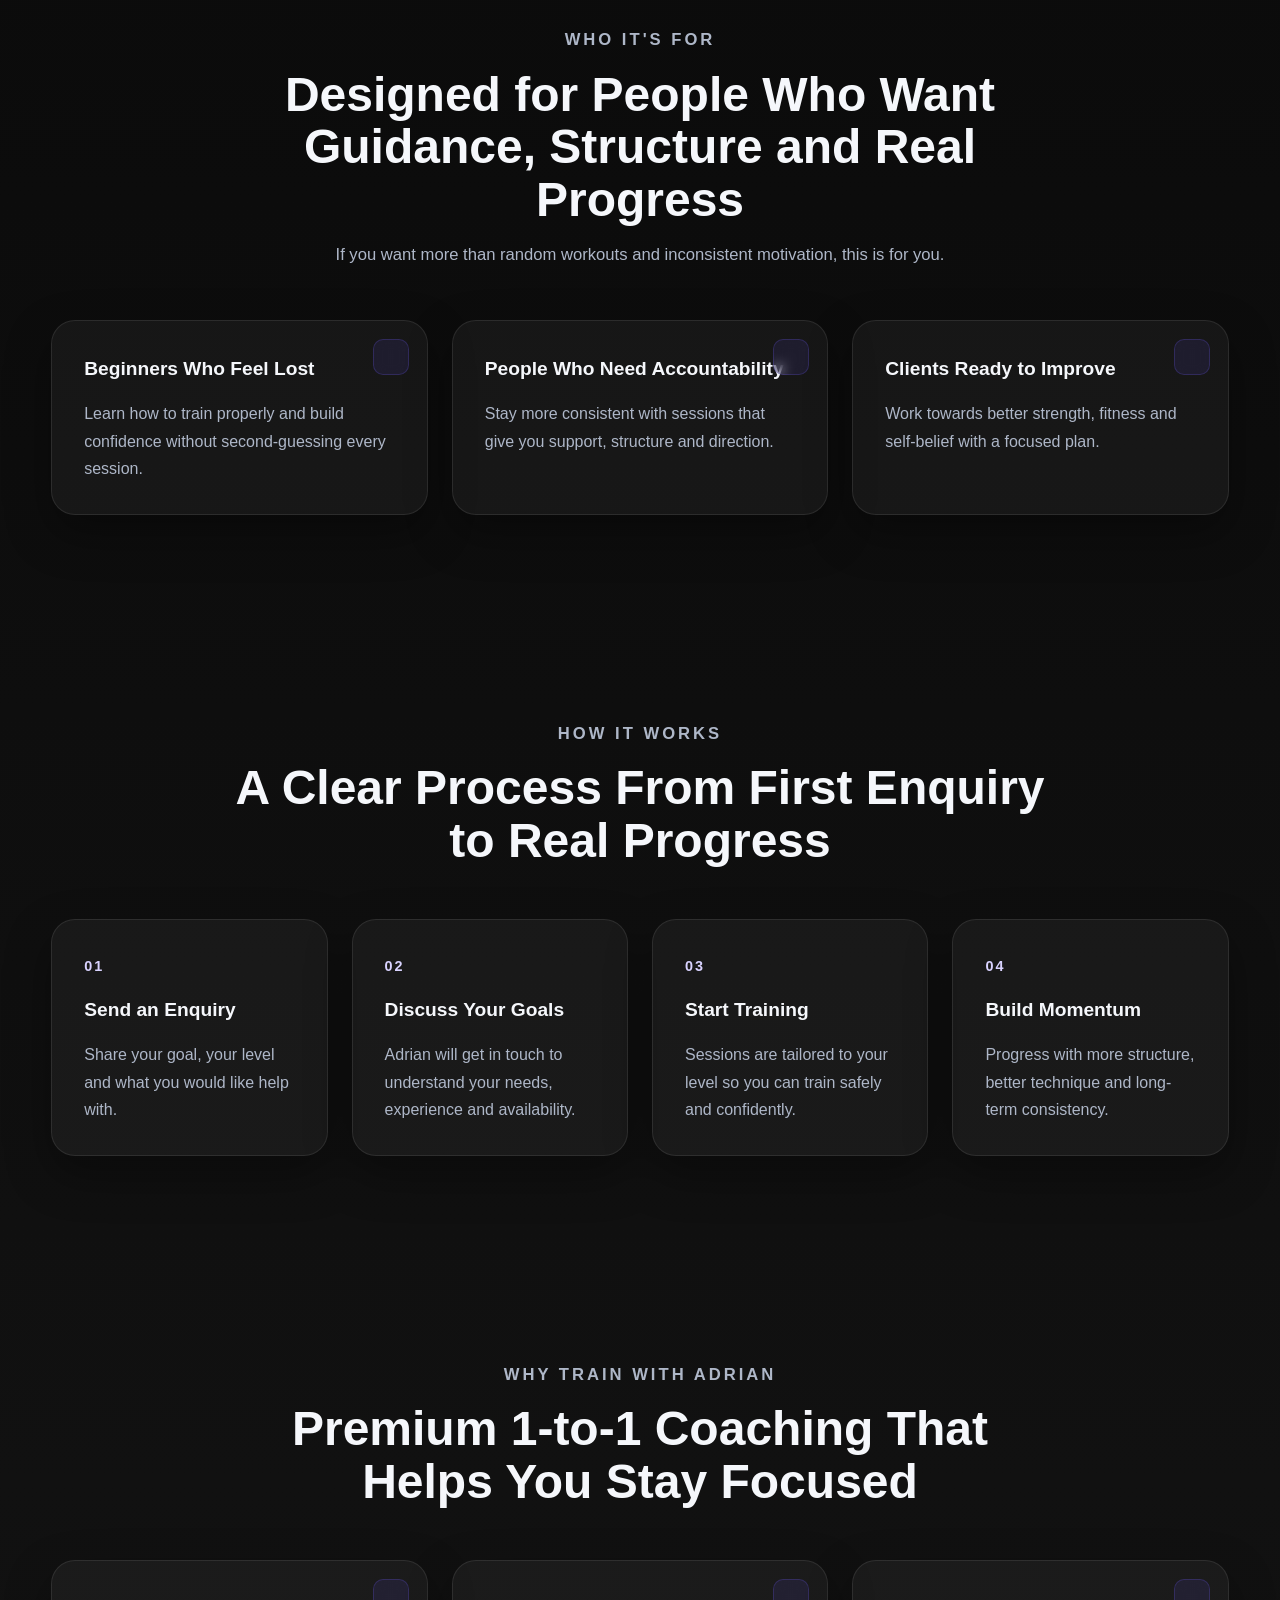
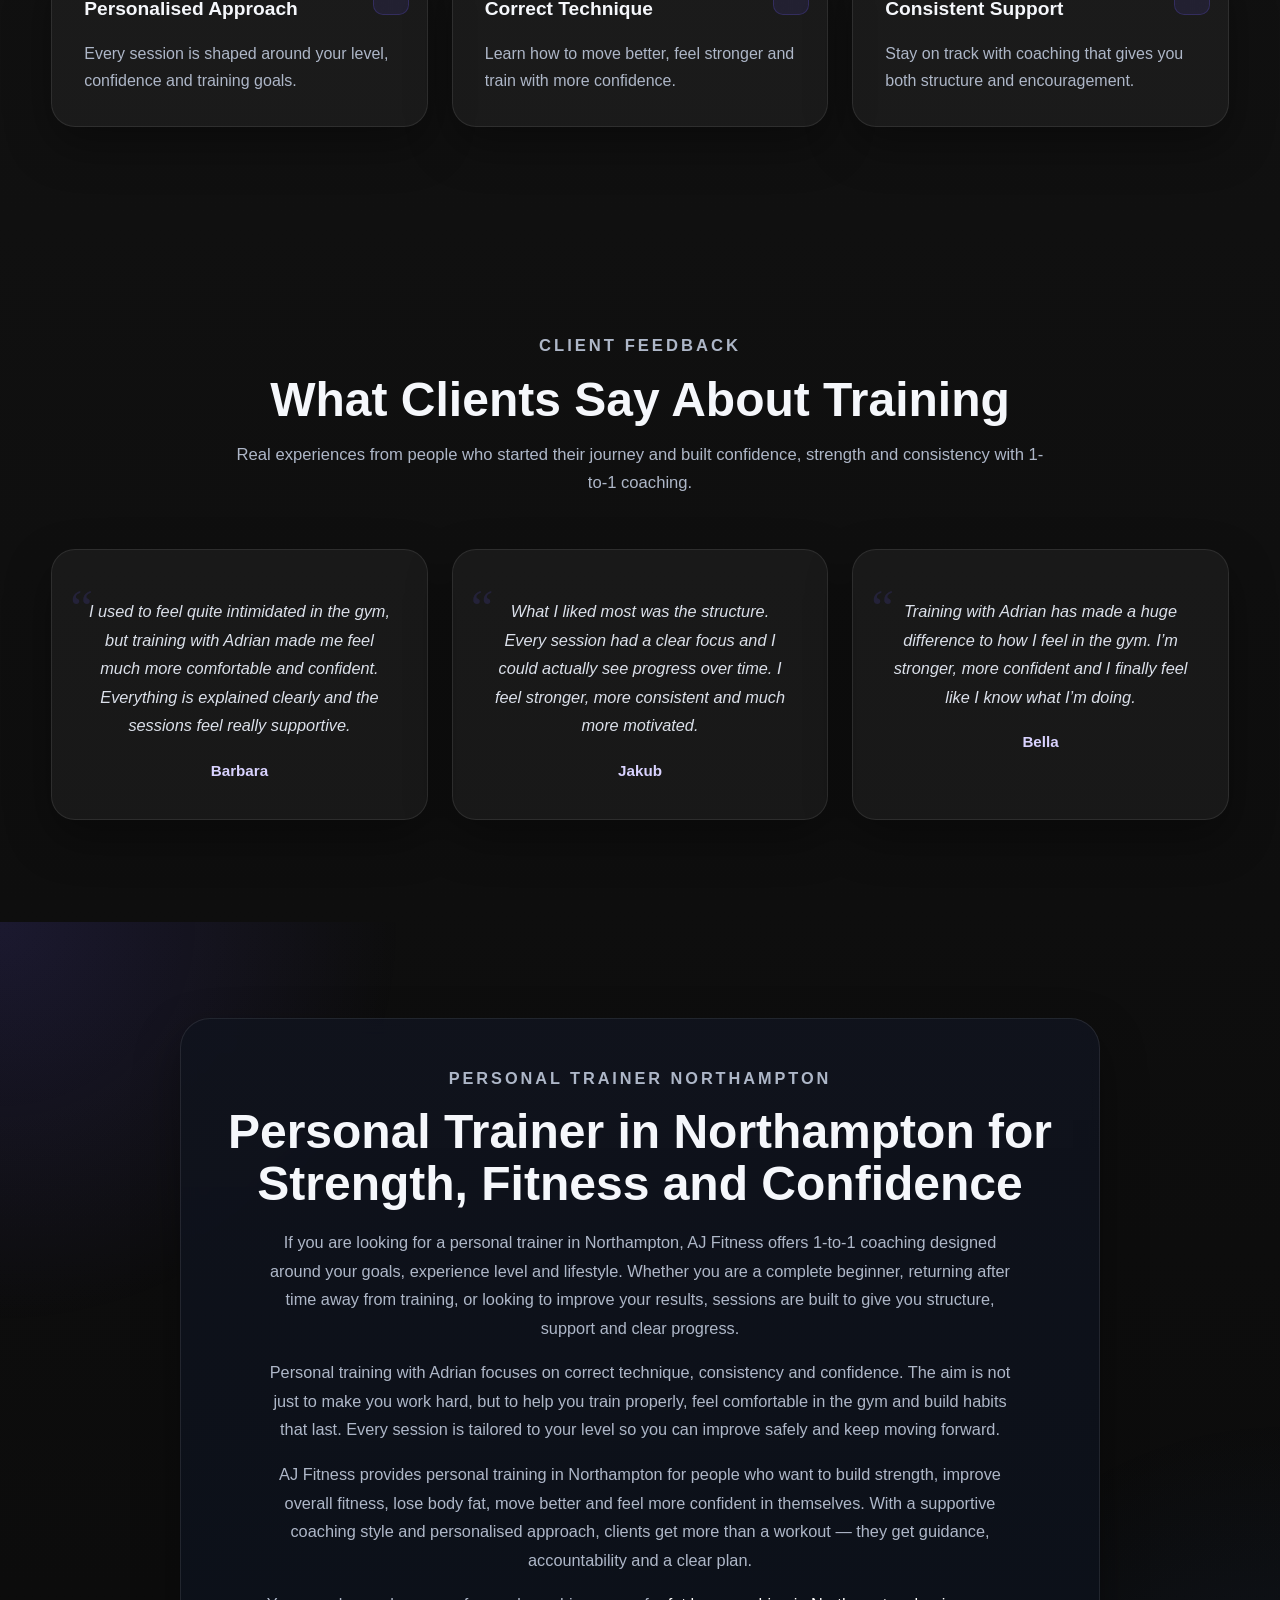
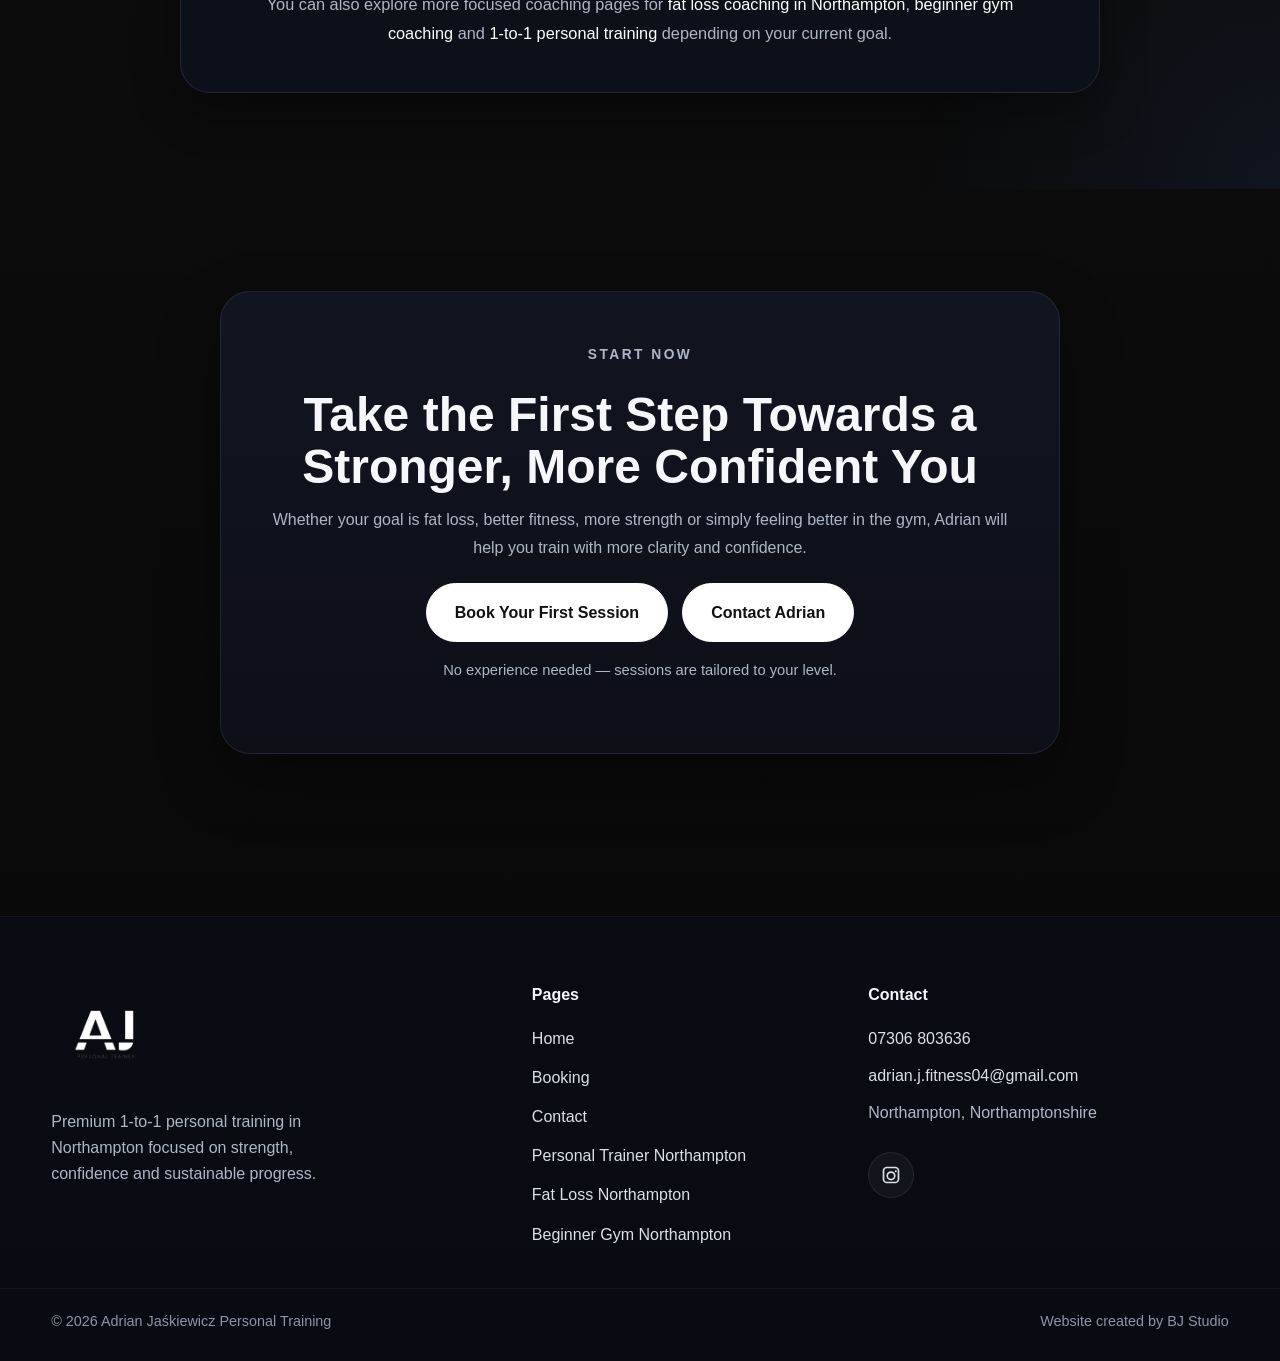
==== commit d06fc042: "feat: add cinematic full-width video hero and simplify homepage" ====
--- a/index.html
+++ b/index.html
@@ -37,7 +37,7 @@
   >
   <meta name="twitter:image" content="https://ajfitness.uk/Images/home-pic.jpg">
 
-  <link rel="stylesheet" href="style.css?v=24">
+  <link rel="stylesheet" href="style.css?v=25">
 
   <script type="application/ld+json">
 {
@@ -172,44 +172,39 @@
 
   <main>
 
-<section class="about about-featured cinematic-about" aria-label="Meet Adrian personal training">
-      <video class="about-background-video" autoplay muted loop playsinline preload="metadata" poster="Images/Gym_2.jpg" aria-hidden="true"><source src="Images/VID-20260616-WA0000.mp4" type="video/mp4"></video>
-      <div class="about-video-overlay" aria-hidden="true"></div>
-      <div class="container about-grid">
-        <div class="about-image fade-up">
-          <img src="Images/home-pic.jpg" alt="Adrian Jaśkiewicz, personal trainer in Northampton" loading="eager" fetchpriority="high">
-        </div>
-
-        <div class="about-text fade-up delay-1">
-          <p class="section-tag">Meet Adrian</p>
-          <h1>Personal Training in Northampton, Built Around You</h1>
-
-          <p>
-            Adrian helps clients in Northampton build strength, improve fitness and feel more comfortable
-            in the gym through focused 1-to-1 personal training.
-          </p>
-
-          <p>
-            Every session is tailored to your goals, whether you are new to the gym or ready to take your training further.
-          </p>
-
-          <div class="hero-actions about-actions">
-            <a href="bookings.html" class="btn">Book Your First Session</a>
-            <a href="contact.html" class="btn btn-secondary">Ask a Question</a>
-          </div>
-          <div class="about-highlights">
-            <div class="mini-card">
-              <h3>For all levels</h3>
-              <p>Suitable for complete beginners and more experienced clients.</p>
-            </div>
-            <div class="mini-card">
-              <h3>Built around progress</h3>
-              <p>Coaching that improves technique, confidence and consistency.</p>
-            </div>
-          </div>
-        </div>
-      </div>
-    </section>
+<section class="video-hero" aria-label="AJ Fitness personal training video">
+  <video class="video-hero-media" autoplay muted loop playsinline preload="metadata" poster="Images/Gym_2.jpg" aria-hidden="true">
+    <source src="Images/VID-20260616-WA0000.mp4" type="video/mp4">
+  </video>
+  <div class="video-hero-shade" aria-hidden="true"></div>
+  <div class="container video-hero-content">
+    <p class="section-tag">AJ Fitness | Personal Trainer Northampton</p>
+    <h1>Personal Training Built Around You</h1>
+    <a href="bookings.html" class="btn">Book Your First Session</a>
+  </div>
+</section>
+
+<section class="about about-featured about-after-video" aria-label="Meet Adrian">
+  <div class="container about-grid">
+    <div class="about-image fade-up">
+      <img src="Images/home-pic.jpg" alt="Adrian Jaśkiewicz, personal trainer in Northampton" loading="lazy">
+    </div>
+    <div class="about-text fade-up delay-1">
+      <p class="section-tag">Meet Adrian</p>
+      <h2>Personal Training in Northampton</h2>
+      <p>Adrian helps clients build strength, improve fitness and feel more confident in the gym through focused 1-to-1 coaching.</p>
+      <p>Every session is tailored to your goals, whether you are just starting out or ready to take your training further.</p>
+      <div class="hero-actions about-actions">
+        <a href="bookings.html" class="btn">Book Your First Session</a>
+        <a href="contact.html" class="btn btn-secondary">Ask a Question</a>
+      </div>
+      <div class="about-highlights">
+        <div class="mini-card"><h3>For all levels</h3><p>Support for beginners and experienced clients.</p></div>
+        <div class="mini-card"><h3>Built around progress</h3><p>Coaching focused on technique and consistency.</p></div>
+      </div>
+    </div>
+  </div>
+</section>
 
     <section class="who-for">
       <div class="container">
--- a/style.css
+++ b/style.css
@@ -1698,3 +1698,21 @@
 @media(max-width:900px){.cinematic-about{min-height:auto;padding:24px 0 32px;}.cinematic-about .about-grid{grid-template-columns:1fr;}.cinematic-about .about-image img{height:auto;max-height:320px;aspect-ratio:16/9;}.cinematic-about .about-text h1{font-size:clamp(1.75rem,4vw,2.35rem);}}
 @media(max-width:600px){.cinematic-about .about-image img{max-height:240px;aspect-ratio:4/3;}.cinematic-about .about-text h1{font-size:clamp(1.6rem,7vw,2rem);}.cinematic-about .about-highlights{grid-template-columns:1fr;}}
 @media(prefers-reduced-motion:reduce){.cinematic-about .about-background-video{display:none!important;}.cinematic-about{background:#08090c url('Images/Gym_2.jpg') center/cover no-repeat;}}
+
+/* AJ Fitness 2.5 - separate full-width video hero and Meet Adrian section */
+.video-hero{position:relative;isolation:isolate;display:flex;align-items:flex-end;min-height:clamp(480px,calc(100svh - 110px),800px);width:100%;overflow:hidden;background:#080808 url("Images/Gym_2.jpg") center/cover no-repeat}
+.video-hero-media{position:absolute;inset:0;width:100%;height:100%;object-fit:cover;object-position:center;z-index:-2;pointer-events:none}
+.video-hero-shade{position:absolute;inset:0;z-index:-1;background:linear-gradient(0deg,rgba(0,0,0,.72),rgba(0,0,0,.04) 65%);pointer-events:none}
+.video-hero-content{position:relative;width:100%;padding:40px 0 58px}
+.video-hero-content .section-tag{color:#fff;text-shadow:0 2px 12px #000}
+.video-hero-content h1{font-size:clamp(2rem,4vw,3.8rem);line-height:1.07;max-width:700px;margin:12px 0 22px;color:#fff;text-shadow:0 2px 20px #000}
+.about-after-video{padding:70px 0;background:#080808}
+.about-after-video .about-grid{grid-template-columns:minmax(0,.8fr) minmax(0,1.2fr);align-items:center;gap:clamp(24px,4vw,65px)}
+.about-after-video .about-image img{max-height:510px;aspect-ratio:4/4.5;object-fit:cover;object-position:center 30%}
+.about-after-video .about-text h2{font-size:clamp(1.8rem,2.7vw,2.9rem);line-height:1.12;margin:8px 0 16px}
+.about-after-video .about-text p{line-height:1.5;margin-bottom:12px}
+.about-after-video .about-highlights .mini-card{padding:14px}
+.site-nav a,.site-nav a:visited,.site-nav a:hover,a.btn,a.btn:visited,a.btn:hover,a.btn-secondary,a.btn-secondary:visited,a.btn-secondary:hover{background:#fff!important;color:#111!important;-webkit-text-fill-color:#111!important;border-color:#fff!important}
+@media(max-width:900px){.video-hero{min-height:65svh}.about-after-video .about-grid{grid-template-columns:1fr}.about-after-video .about-image img{max-height:370px;aspect-ratio:16/9}}
+@media(max-width:600px){.video-hero{min-height:65svh}.video-hero-content{padding:30px 0 38px}.video-hero-content h1{font-size:clamp(2rem,9vw,2.8rem)}.about-after-video{padding:40px 0}.about-after-video .about-image img{max-height:310px;aspect-ratio:4/3}}
+@media(prefers-reduced-motion:reduce){.video-hero-media{display:none}}
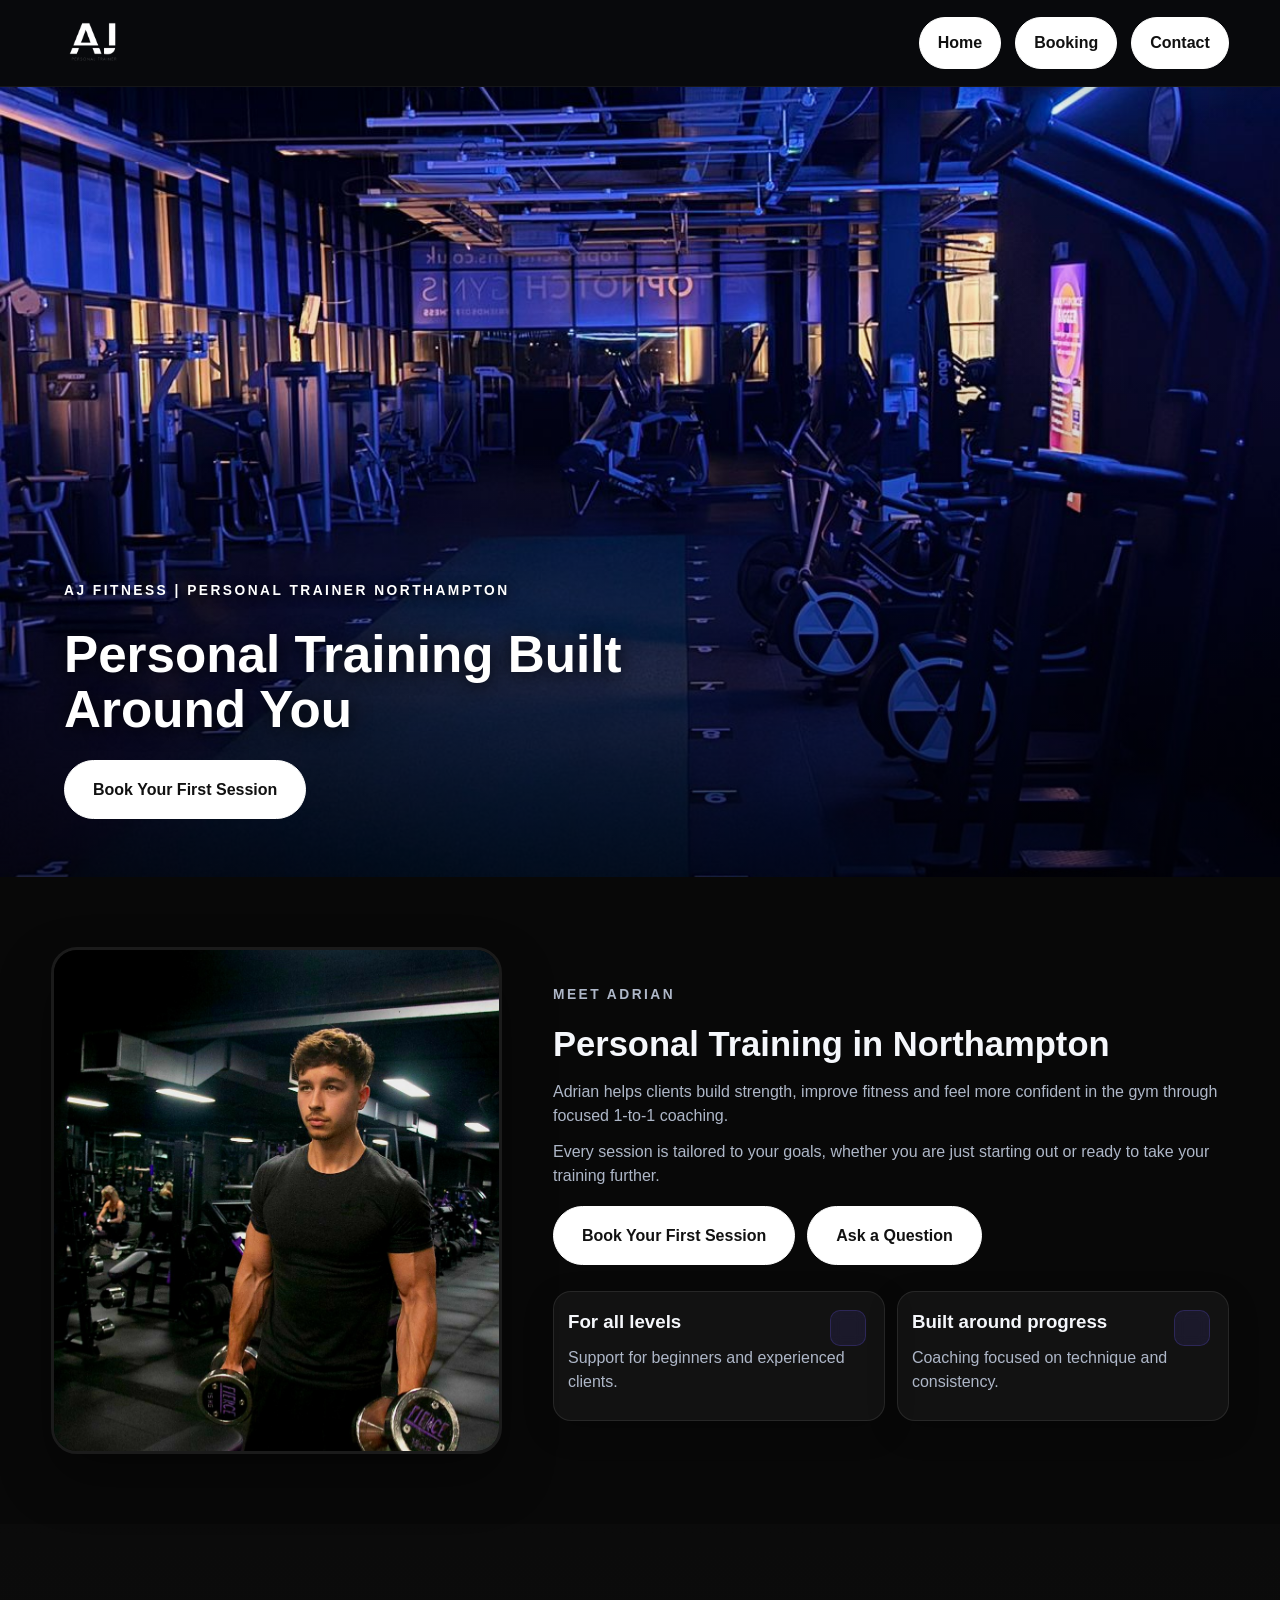
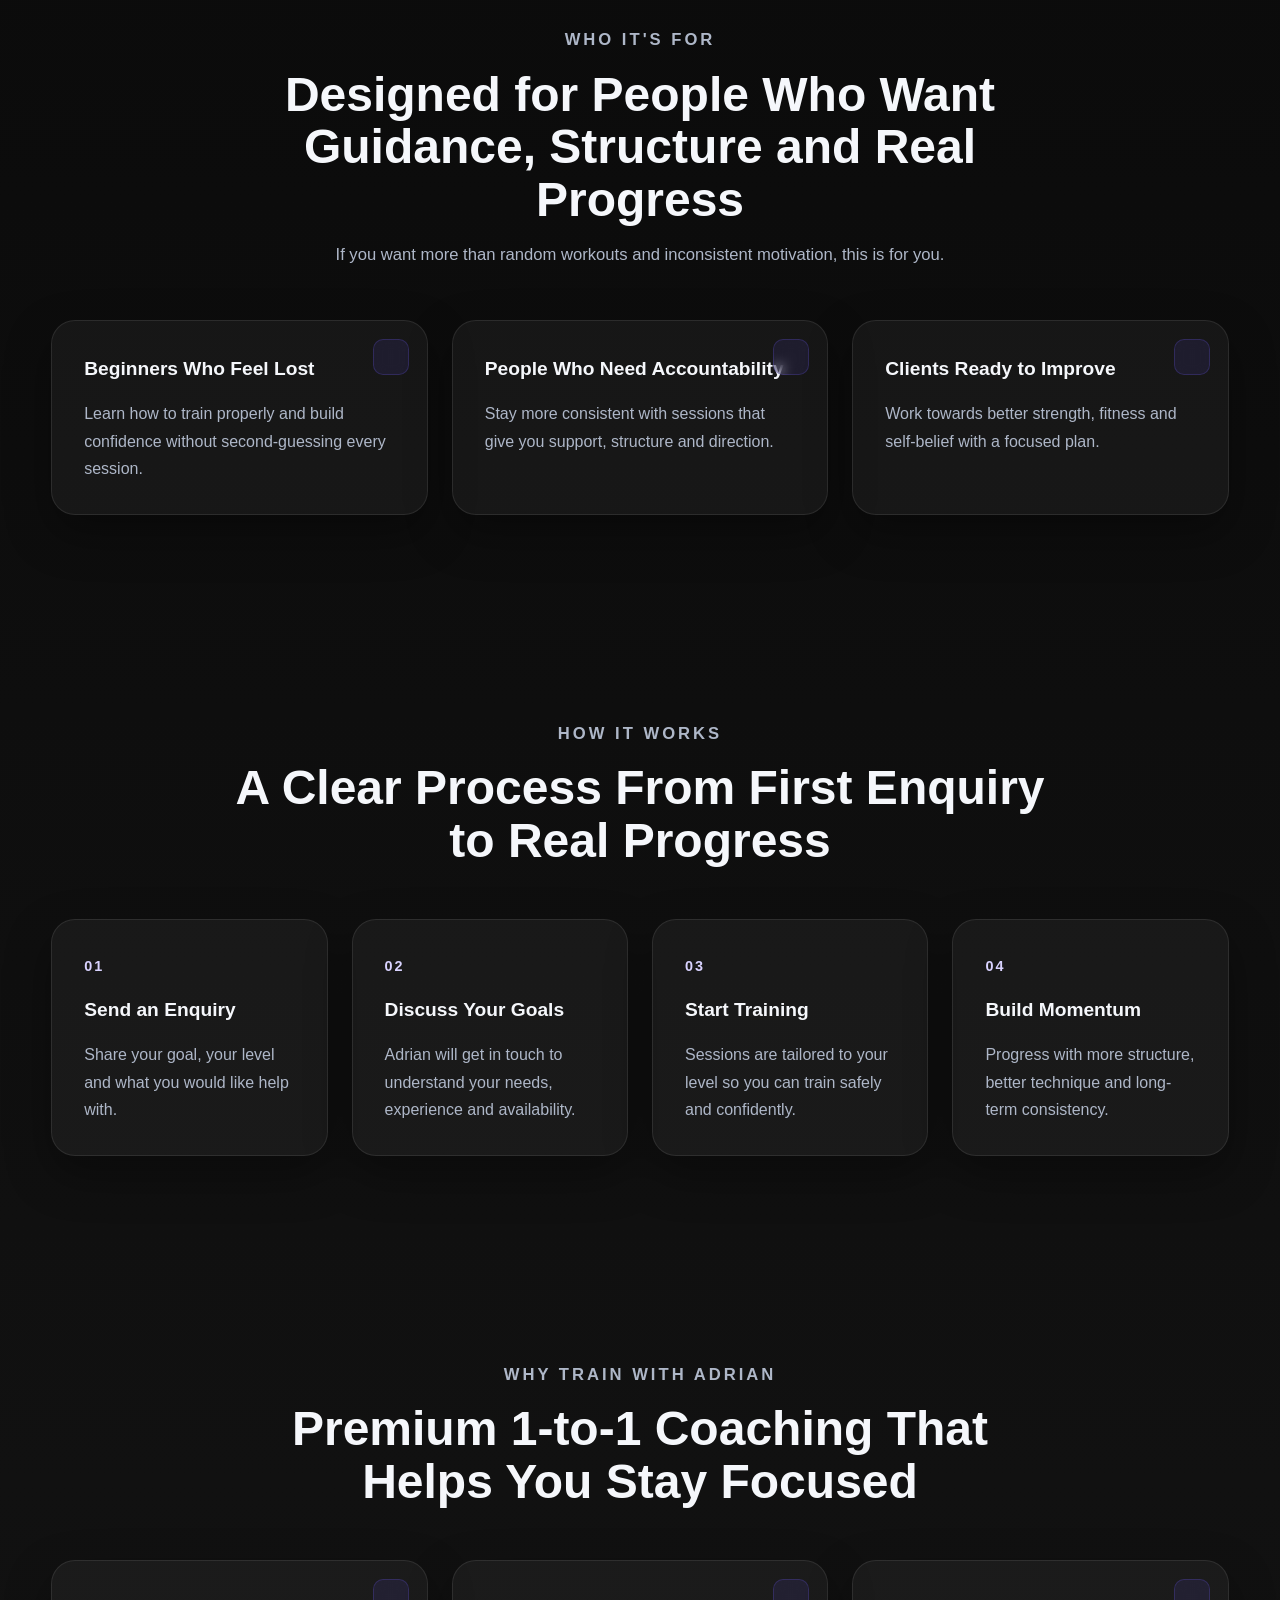
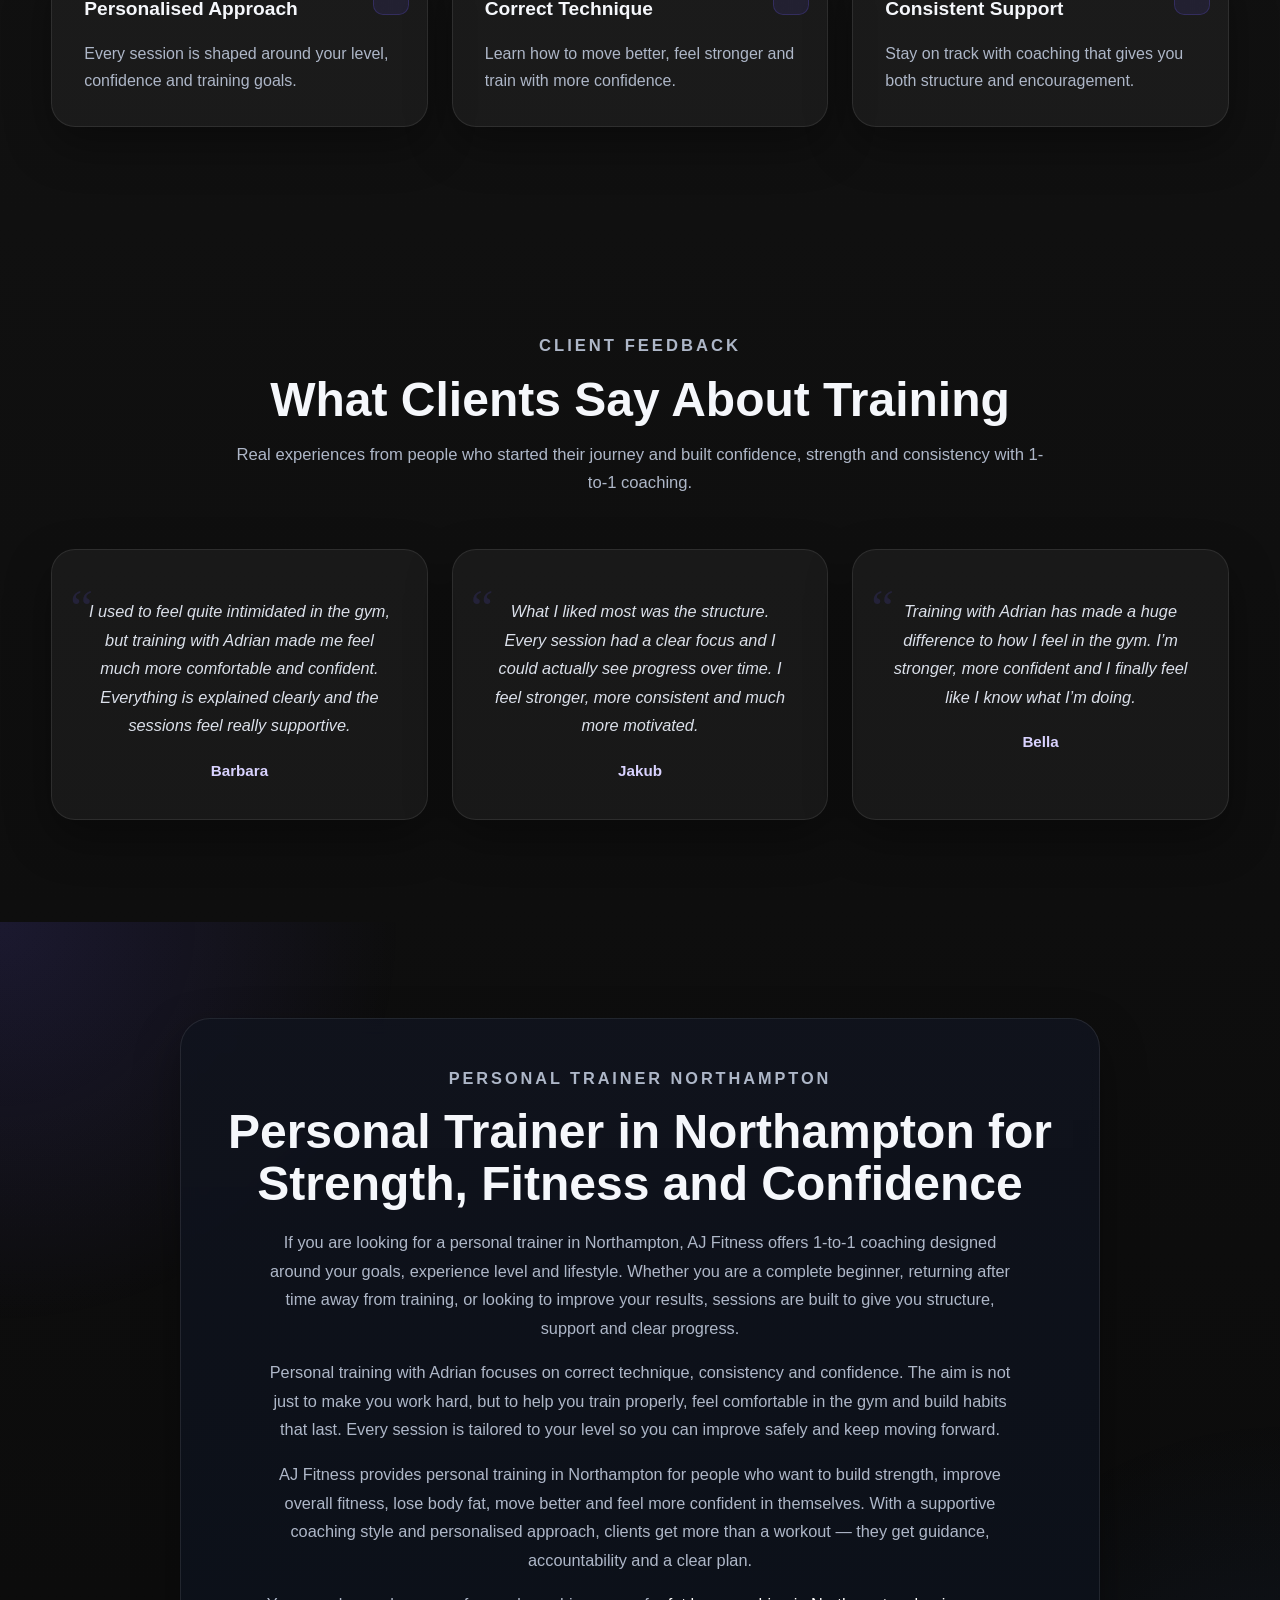
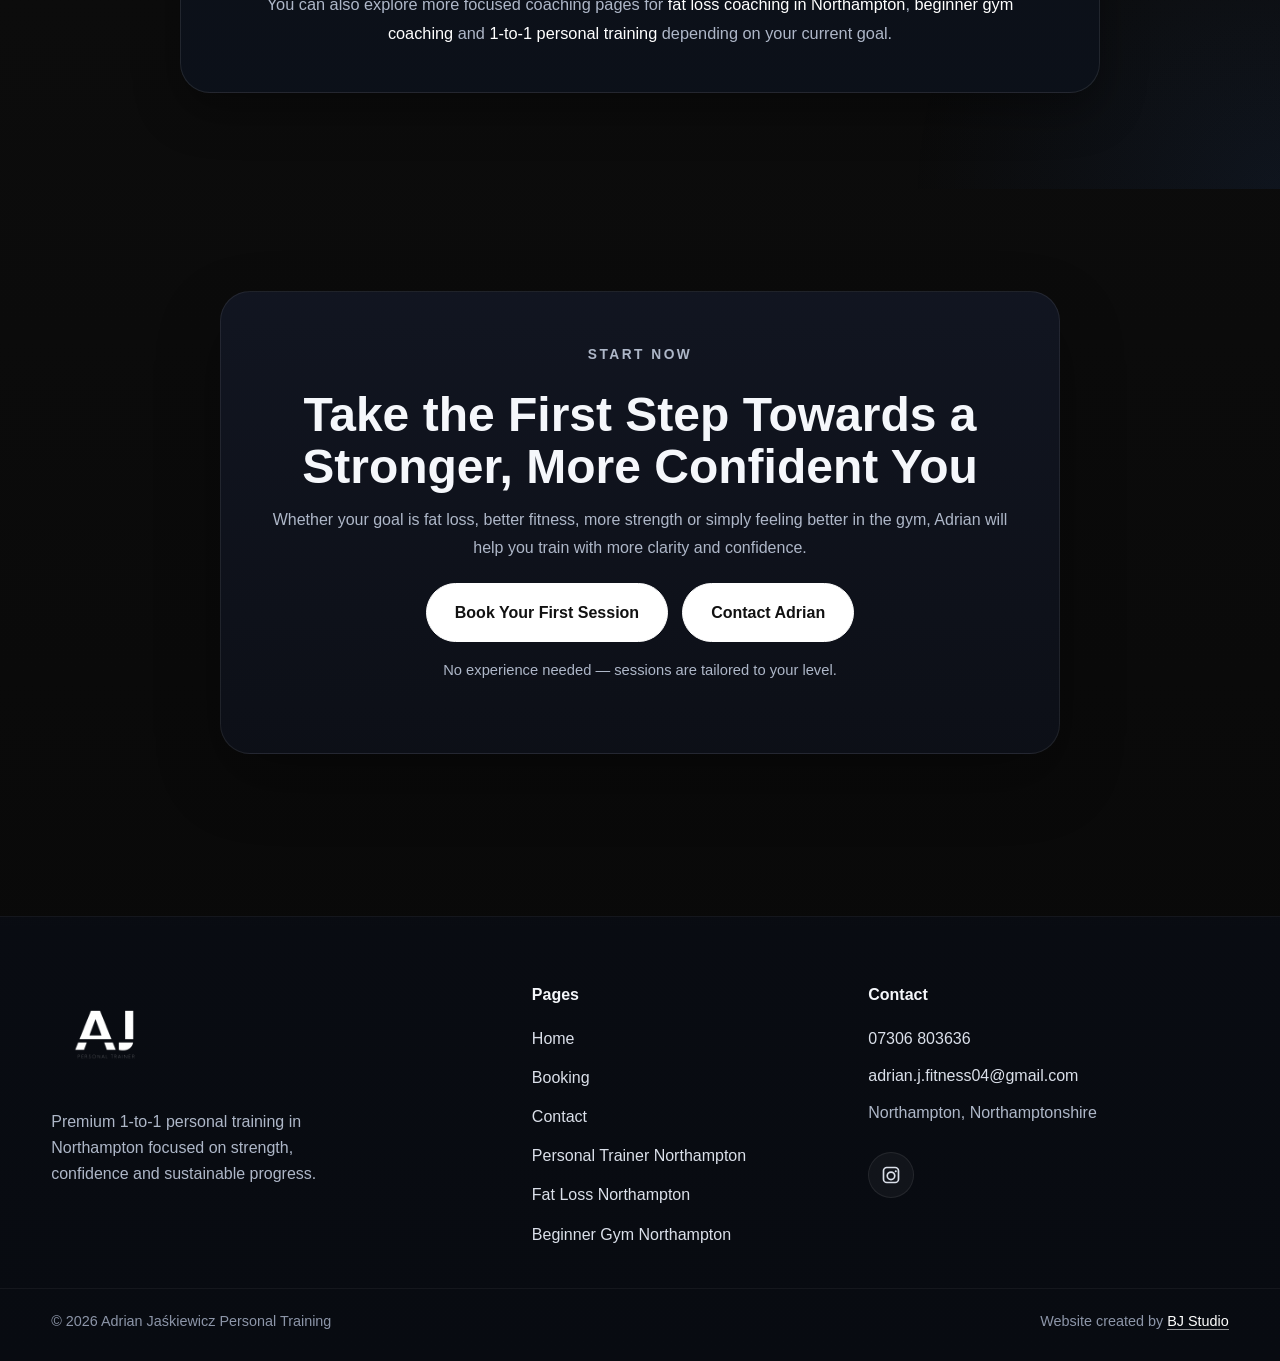
==== commit 44de3b3d: "fix: improve logo visibility, hero spacing and BJ Studio footer link" ====
--- a/index.html
+++ b/index.html
@@ -37,7 +37,7 @@
   >
   <meta name="twitter:image" content="https://ajfitness.uk/Images/home-pic.jpg">
 
-  <link rel="stylesheet" href="style.css?v=25">
+  <link rel="stylesheet" href="style.css?v=26">
 
   <script type="application/ld+json">
 {
@@ -450,7 +450,7 @@
       <div class="container footer-bottom-inner">
         <p>&copy; 2026 Adrian Jaśkiewicz Personal Training</p>
         <p class="footer-credit">
-          Website created by BJ Studio
+          Website created by <a href="https://bjdesign.co.uk/" target="_blank" rel="noopener noreferrer">BJ Studio</a>
         </p>
       </div>
     </div>
--- a/style.css
+++ b/style.css
@@ -1716,3 +1716,10 @@
 @media(max-width:900px){.video-hero{min-height:65svh}.about-after-video .about-grid{grid-template-columns:1fr}.about-after-video .about-image img{max-height:370px;aspect-ratio:16/9}}
 @media(max-width:600px){.video-hero{min-height:65svh}.video-hero-content{padding:30px 0 38px}.video-hero-content h1{font-size:clamp(2rem,9vw,2.8rem)}.about-after-video{padding:40px 0}.about-after-video .about-image img{max-height:310px;aspect-ratio:4/3}}
 @media(prefers-reduced-motion:reduce){.video-hero-media{display:none}}
+
+/* AJ Fitness 2.6: visible white logo lettering, clickable footer credit, hero alignment */
+.logo-link .logo,.footer-brand .footer-logo{filter:brightness(0) invert(1);}
+.video-hero-content{box-sizing:border-box;max-width:1320px;padding-left:clamp(26px,5vw,90px)!important;padding-right:clamp(26px,5vw,90px)!important;margin-left:auto;margin-right:auto;}
+.footer-credit a,.footer-credit a:visited{color:#fff;text-decoration:none;border-bottom:1px solid rgba(255,255,255,.55);transition:border-color .2s ease;}
+.footer-credit a:hover,.footer-credit a:focus-visible{color:#fff;border-bottom-color:#fff;}
+@media(max-width:600px){.video-hero-content{padding-left:24px!important;padding-right:24px!important;}}
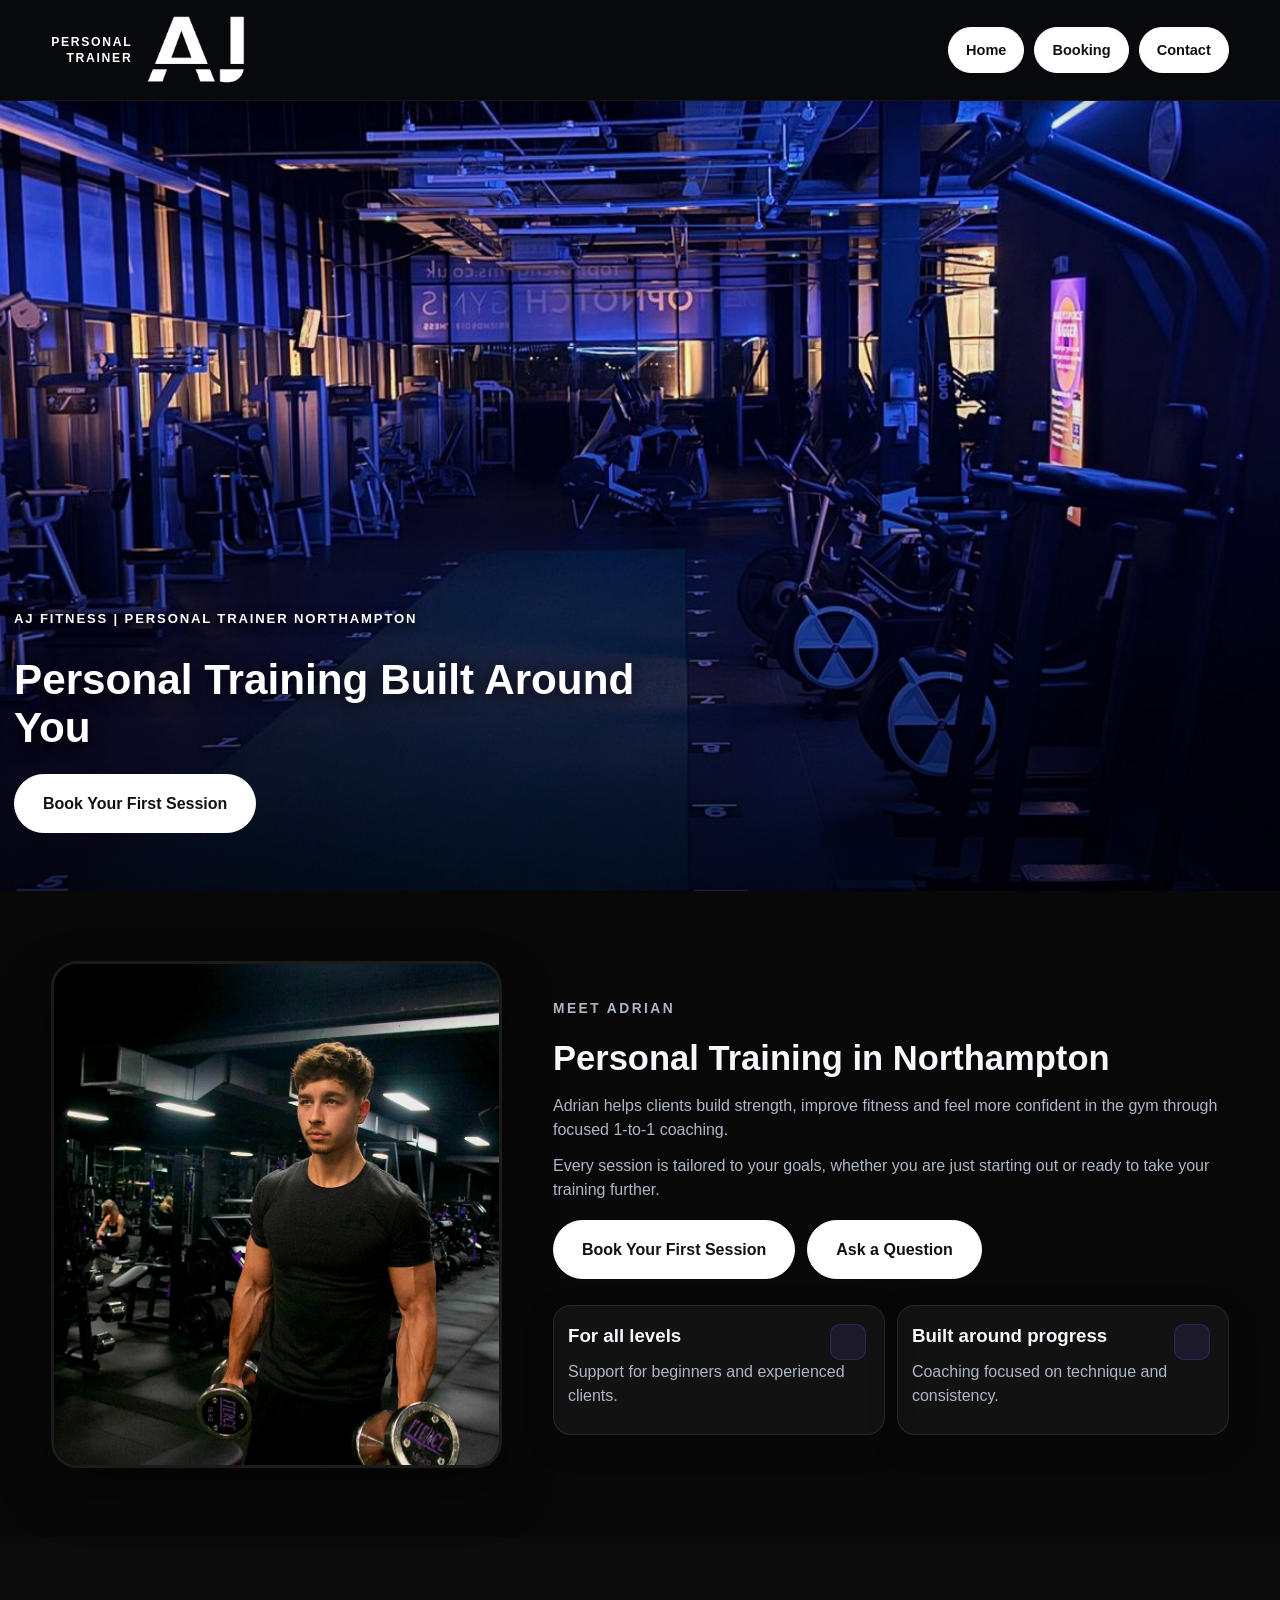
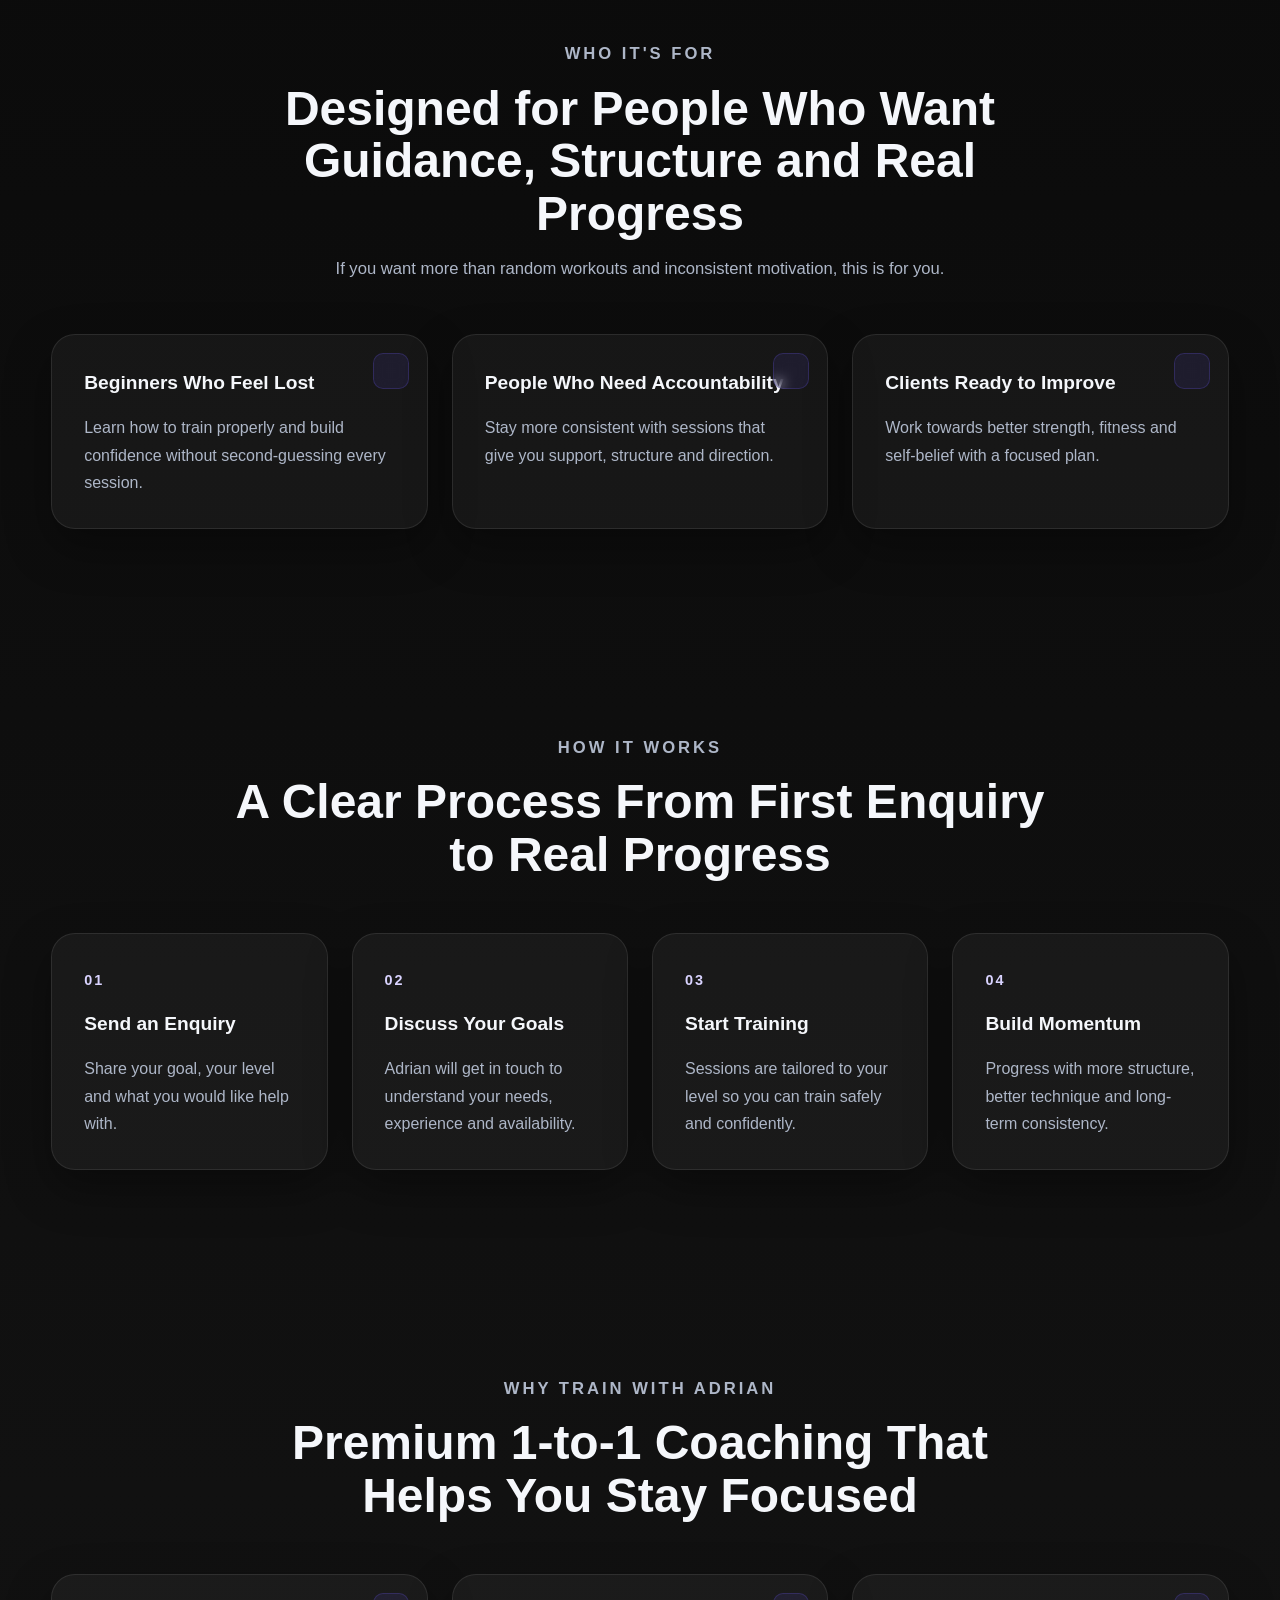
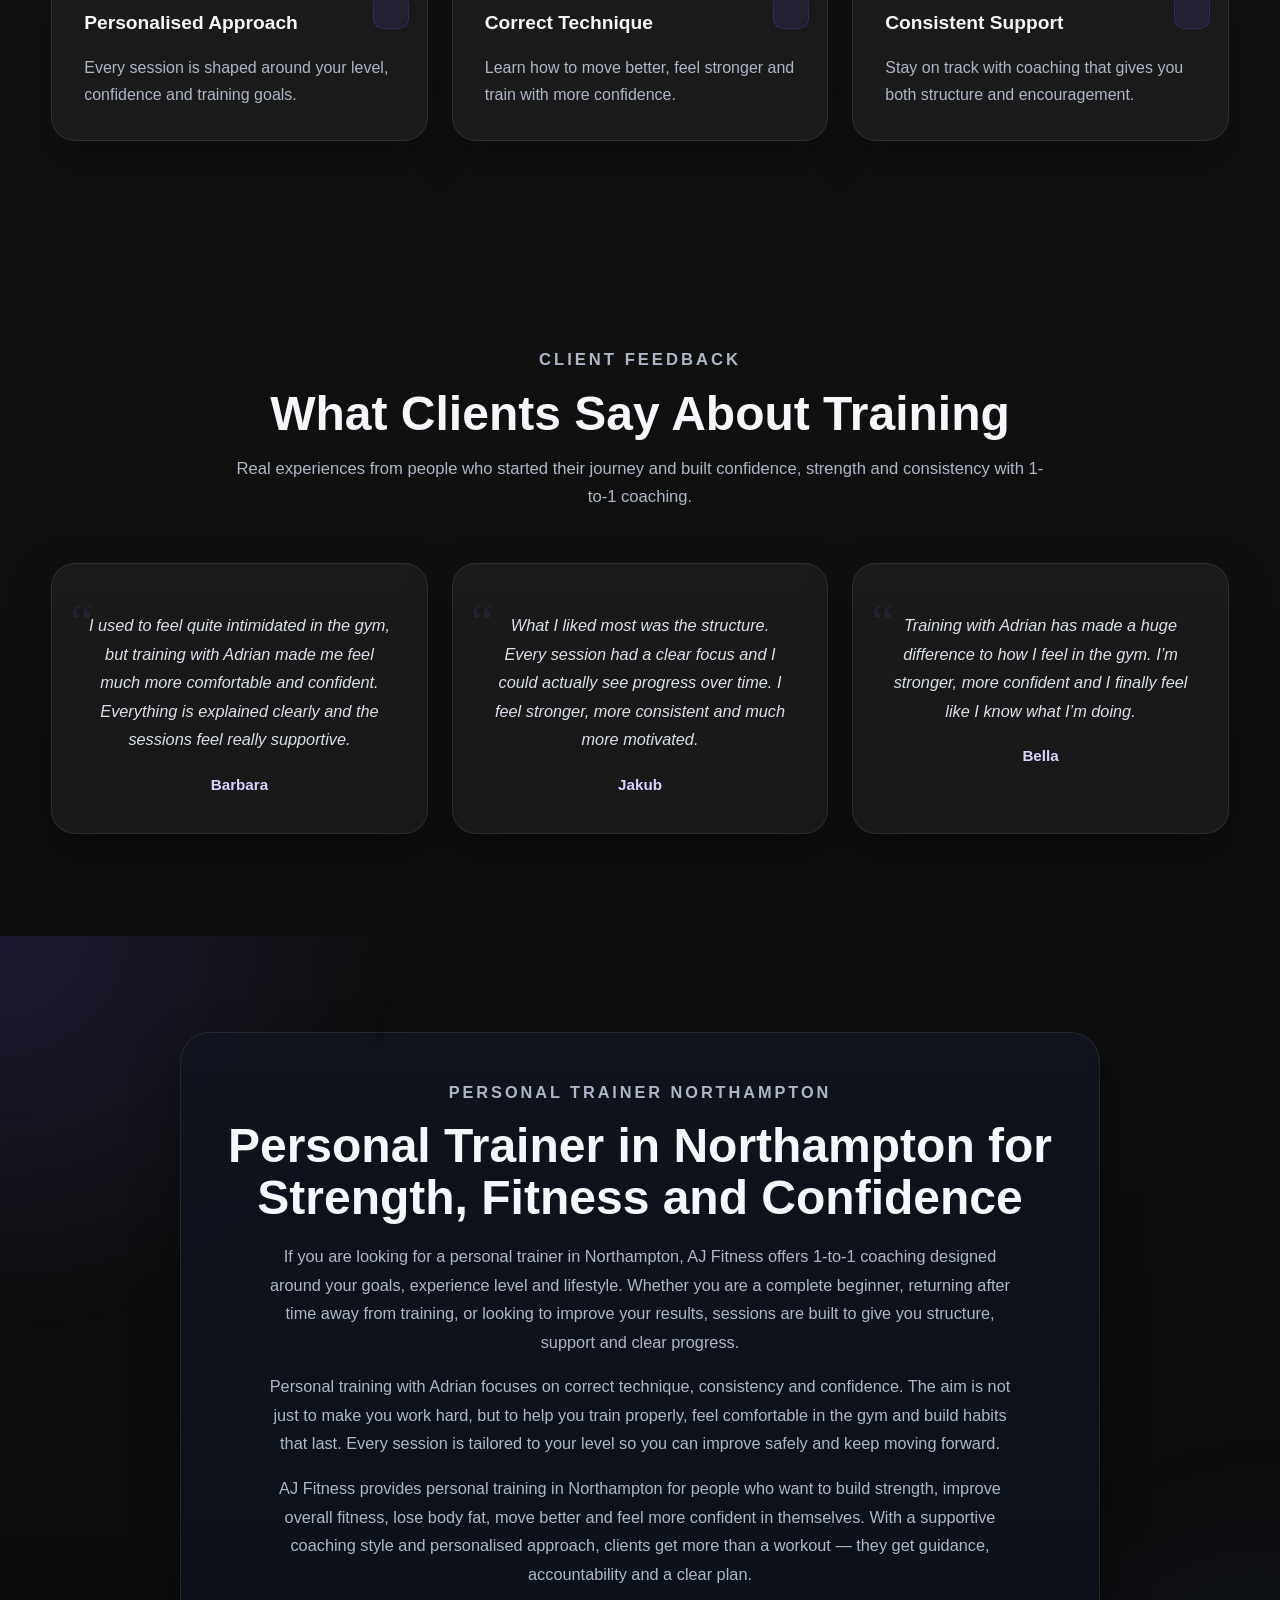
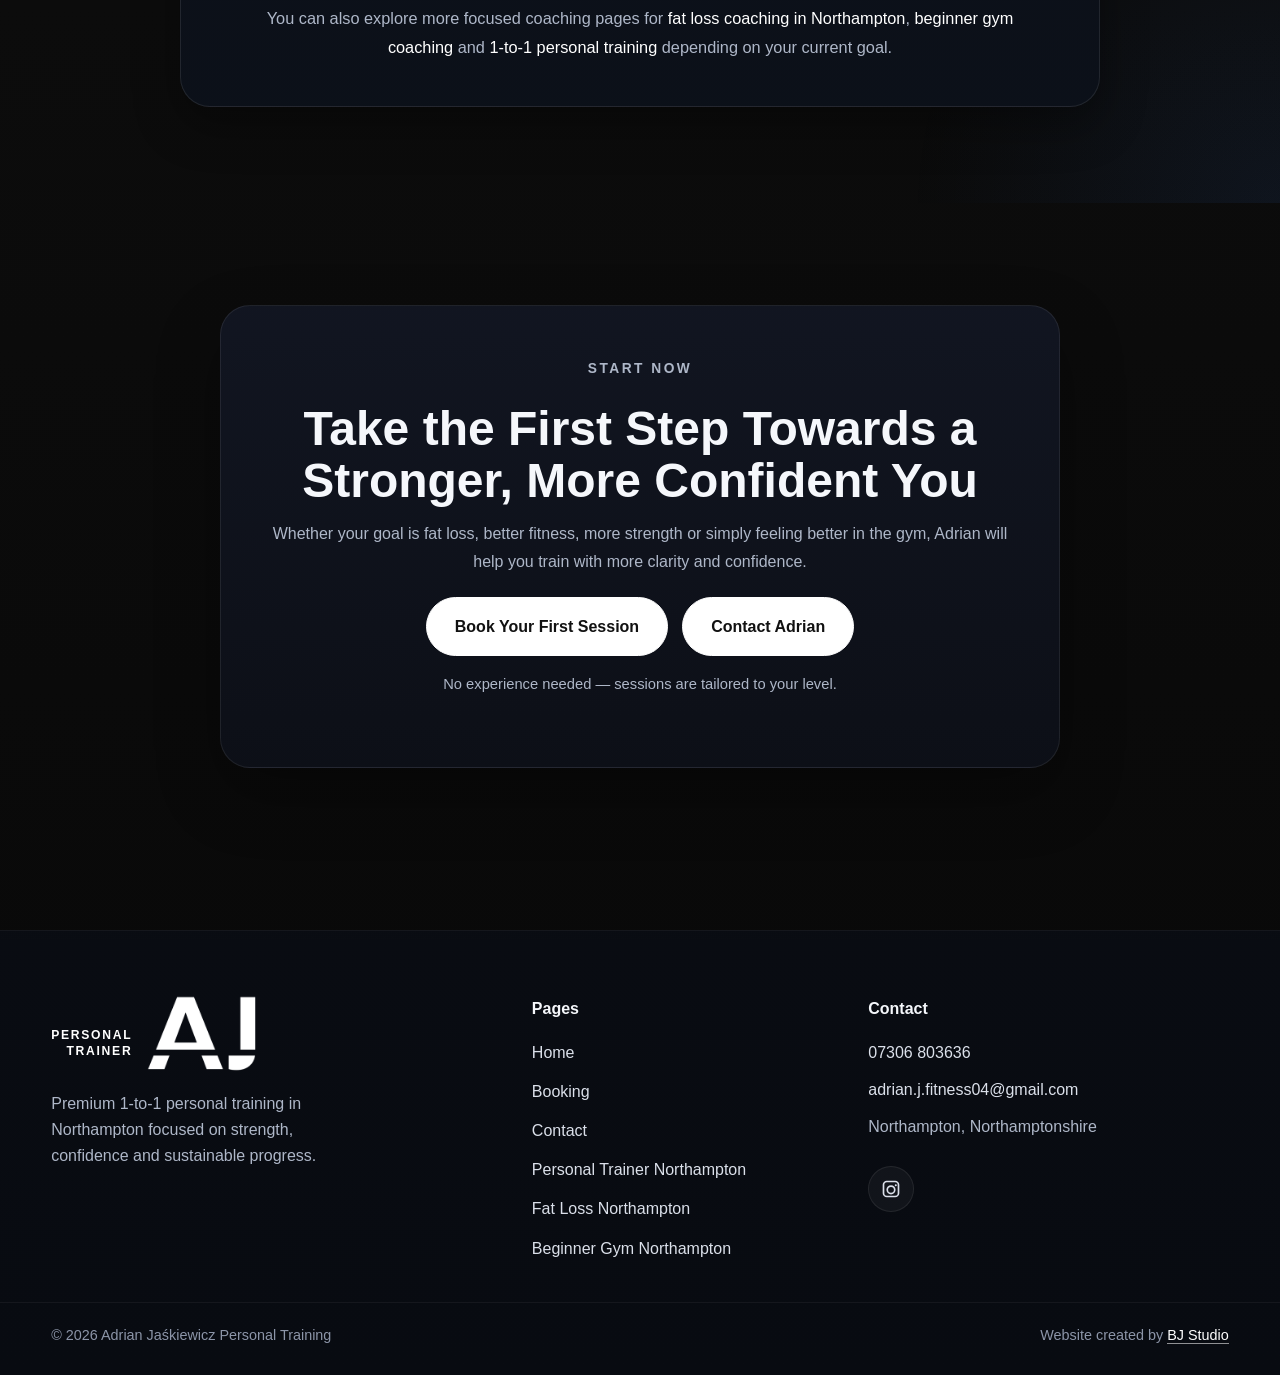
==== commit a26e24c5: "style: refine AJ logo lockup and hero alignment" ====
--- a/index.html
+++ b/index.html
@@ -37,7 +37,7 @@
   >
   <meta name="twitter:image" content="https://ajfitness.uk/Images/home-pic.jpg">
 
-  <link rel="stylesheet" href="style.css?v=26">
+  <link rel="stylesheet" href="style.css?v=28">
 
   <script type="application/ld+json">
 {
@@ -151,7 +151,7 @@
   <header class="header">
     <div class="container nav">
       <a href="index.html" class="logo-link" aria-label="Go to homepage">
-        <img src="Images/aj-fitness-logo-white.png" alt="AJ Fitness Personal Training logo" class="logo">
+        <span class="brand-lockup"><span class="brand-descriptor">PERSONAL<br>TRAINER</span><img src="Images/aj-mark-only.png" alt="AJ Fitness" class="logo"></span>
       </a>
 
       <button class="menu-toggle" aria-label="Open menu" aria-expanded="false" aria-controls="site-nav">
@@ -397,7 +397,7 @@
     <div class="container footer-grid">
 
       <div class="footer-brand">
-        <img src="Images/aj-fitness-logo-white.png" alt="AJ Fitness Personal Training logo" class="footer-logo">
+        <span class="brand-lockup footer-brand-lockup"><span class="brand-descriptor">PERSONAL<br>TRAINER</span><img src="Images/aj-mark-only.png" alt="AJ Fitness" class="footer-logo"></span>
         <p>
           Premium 1-to-1 personal training in Northampton focused on strength,
           confidence and sustainable progress.
--- a/style.css
+++ b/style.css
@@ -1723,3 +1723,35 @@
 .footer-credit a,.footer-credit a:visited{color:#fff;text-decoration:none;border-bottom:1px solid rgba(255,255,255,.55);transition:border-color .2s ease;}
 .footer-credit a:hover,.footer-credit a:focus-visible{color:#fff;border-bottom-color:#fff;}
 @media(max-width:600px){.video-hero-content{padding-left:24px!important;padding-right:24px!important;}}
+
+/* AJ Fitness 2.7 - balanced premium header and hero */
+@media(min-width:768px){
+  .header .nav{min-height:100px;padding-top:4px;padding-bottom:4px}
+  .header .logo{height:112px!important;max-width:225px!important;width:auto}
+  .site-nav ul{gap:10px}
+  .site-nav a{padding:10px 17px!important;font-size:.91rem!important;font-weight:650!important}
+  .video-hero-content{max-width:var(--max-width)!important;width:min(92%,var(--max-width))!important;padding-left:clamp(8px,1.3vw,24px)!important;padding-right:clamp(8px,1.3vw,24px)!important}
+  .video-hero-content h1{font-size:clamp(2rem,3.3vw,3.15rem)!important;max-width:640px!important;line-height:1.13!important}
+  .video-hero-content .section-tag{font-size:.82rem;letter-spacing:.14em}
+}
+@media(max-width:767px){
+  .header .logo{height:85px!important;max-width:170px!important}
+  .video-hero-content{padding-left:24px!important;padding-right:24px!important}
+  .video-hero-content h1{font-size:clamp(1.9rem,7.5vw,2.65rem)!important}
+}
+
+/* AJ Fitness 2.8: crisp AJ-only mark, readable descriptor to the left */
+.brand-lockup{display:inline-flex;align-items:center;gap:14px;white-space:nowrap}
+.brand-descriptor{color:#fff;font-weight:750;font-size:clamp(.72rem,.95vw,.95rem);letter-spacing:.14em;line-height:1.35;text-align:right}
+.header .brand-lockup .logo{display:block;height:70px!important;width:auto!important;max-width:none!important;filter:none!important;object-fit:contain}
+.footer-brand-lockup .footer-logo{display:block;height:78px!important;width:auto!important;max-width:none!important;filter:none!important;object-fit:contain}
+@media(min-width:768px){
+  .video-hero-content{width:min(96%,var(--max-width))!important;padding-left:0!important;padding-right:24px!important;transform:translateX(-16px)}
+}
+@media(max-width:767px){
+  .brand-lockup{gap:8px}
+  .brand-descriptor{font-size:.65rem;letter-spacing:.09em}
+  .header .brand-lockup .logo{height:53px!important}
+  .footer-brand-lockup .footer-logo{height:65px!important}
+  .video-hero-content{padding-left:18px!important}
+}
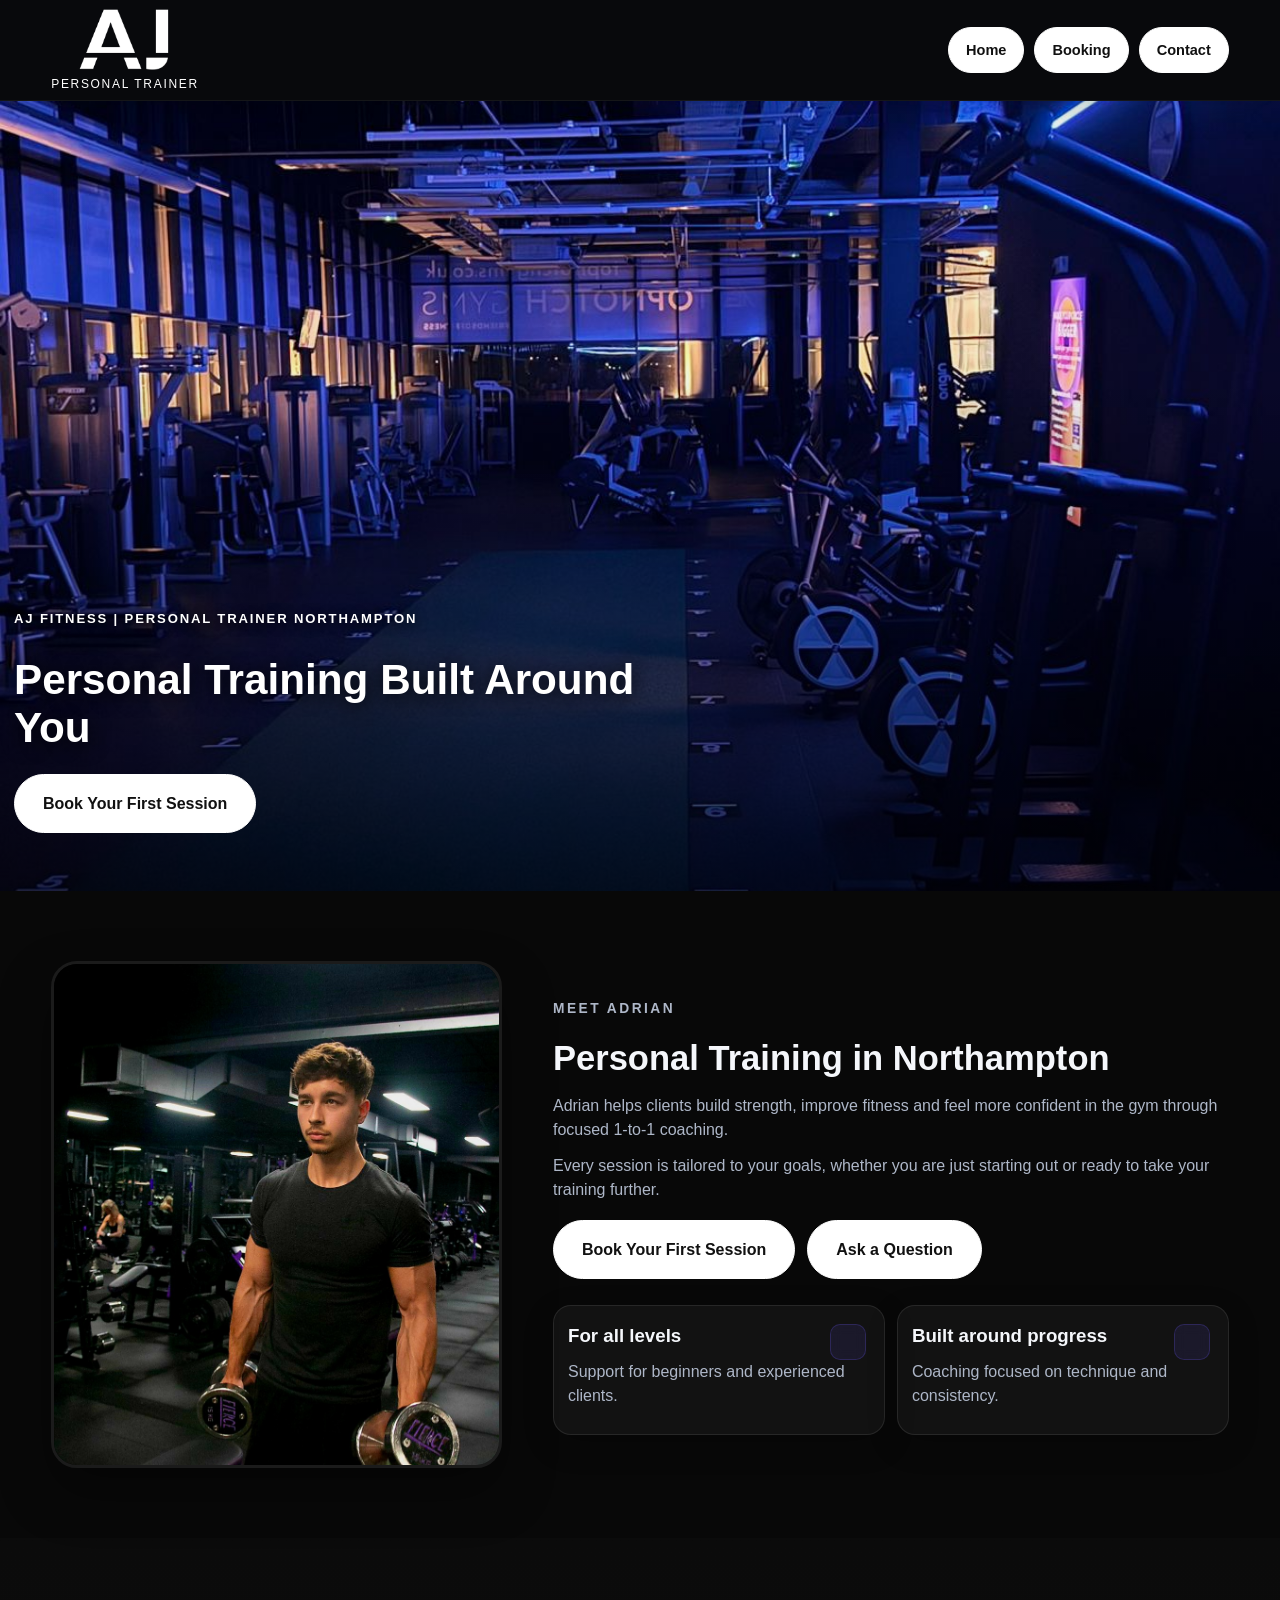
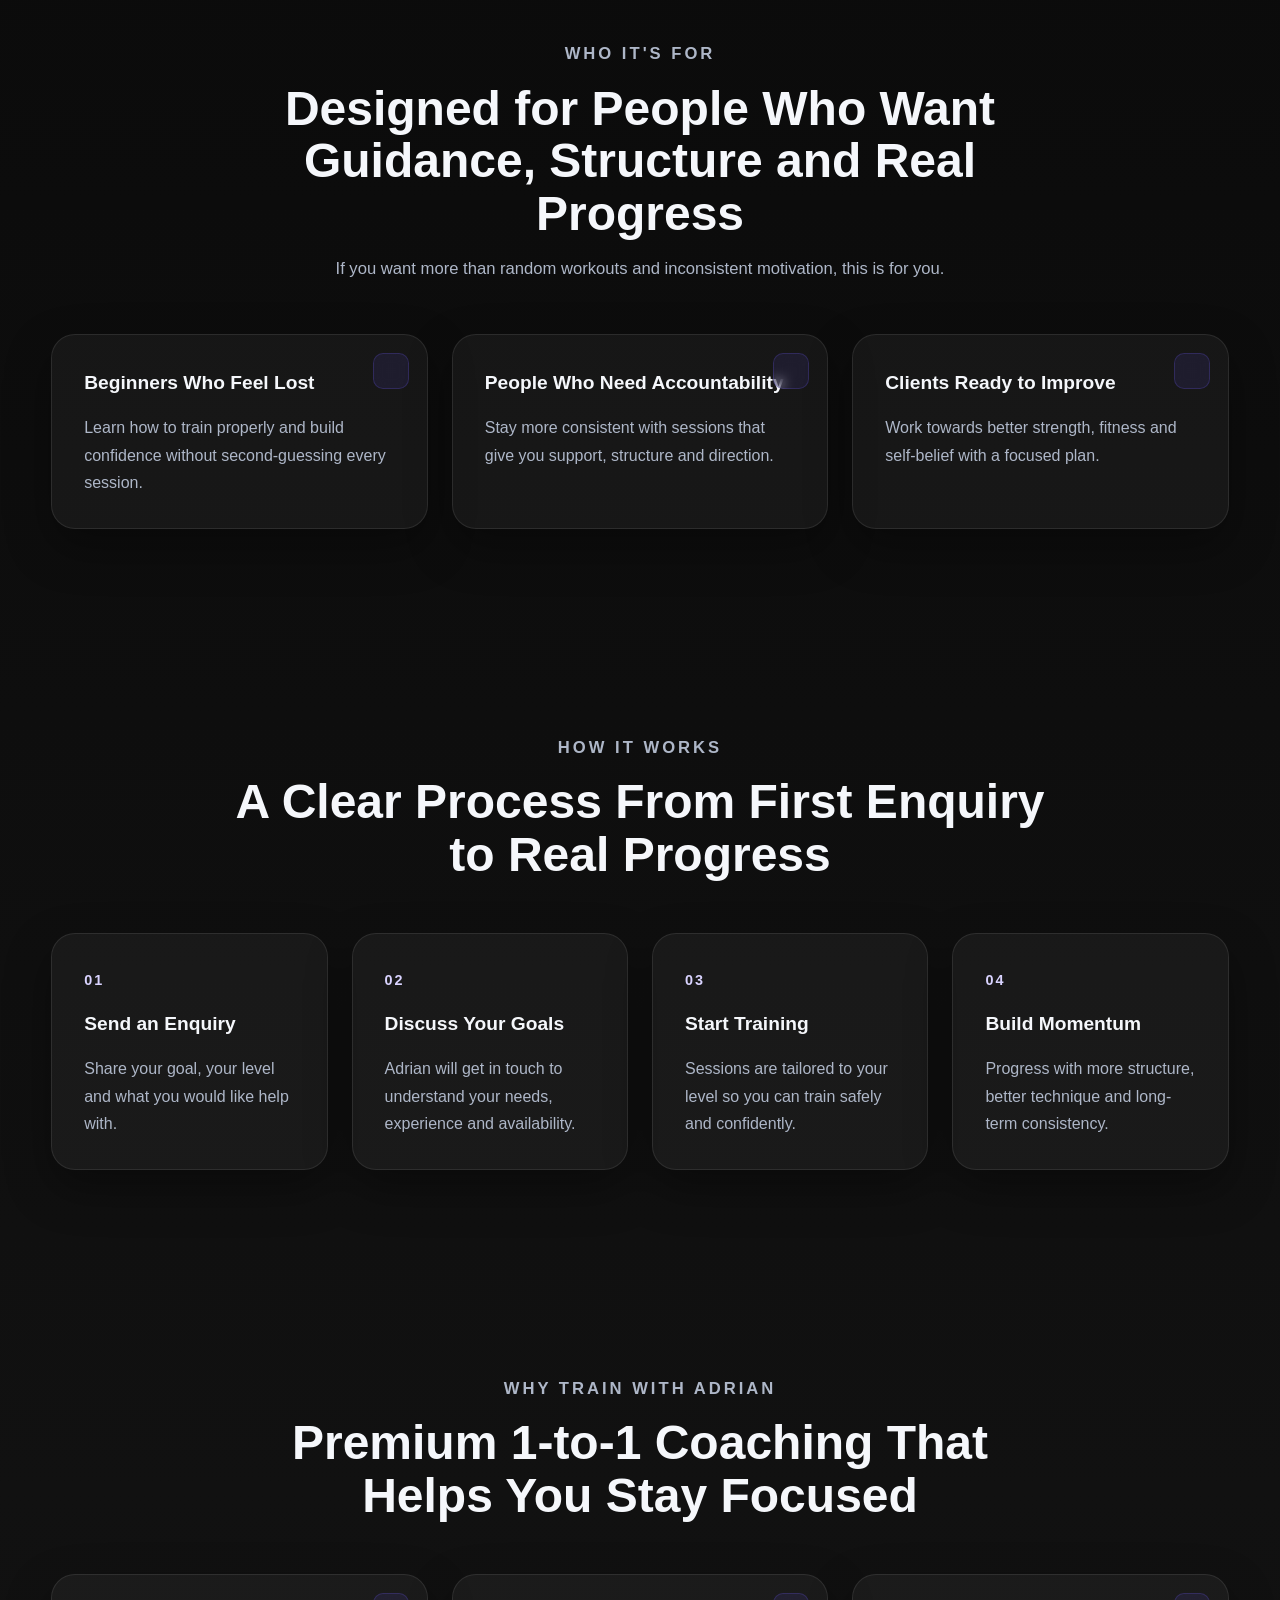
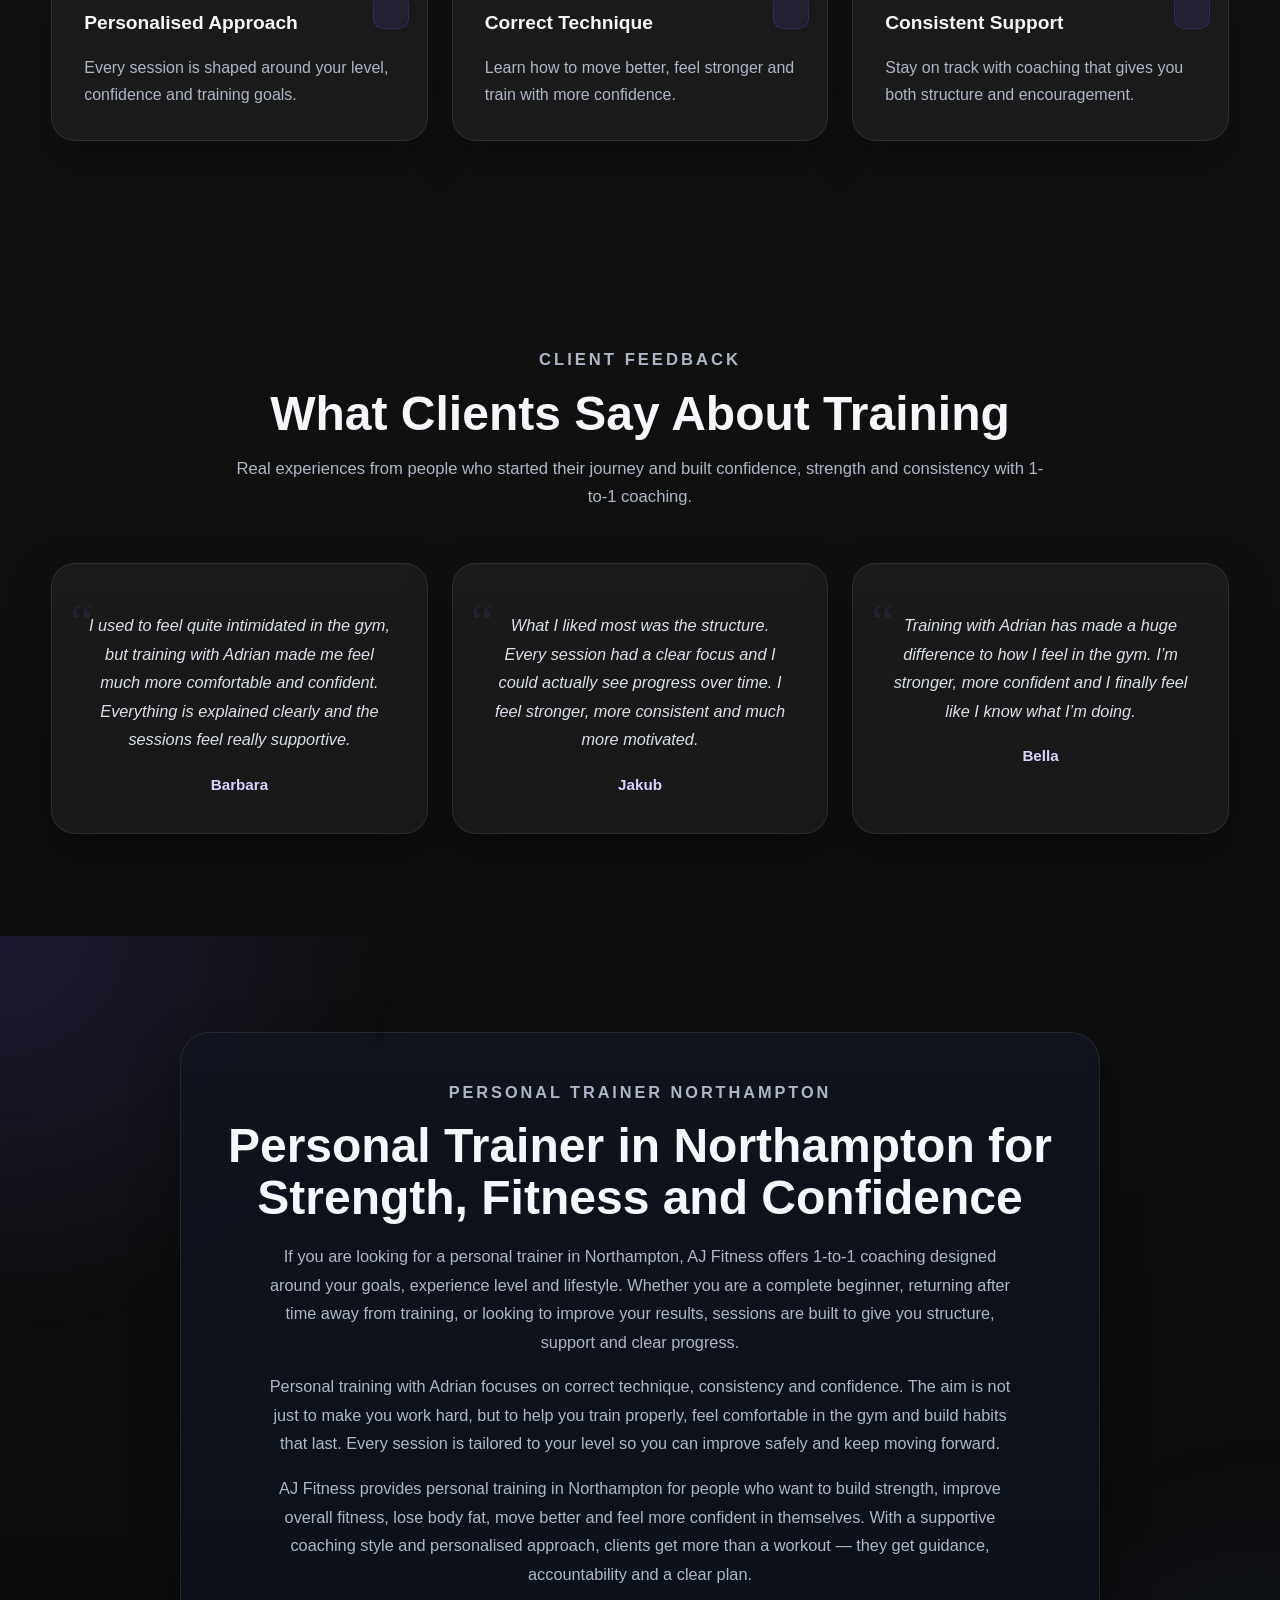
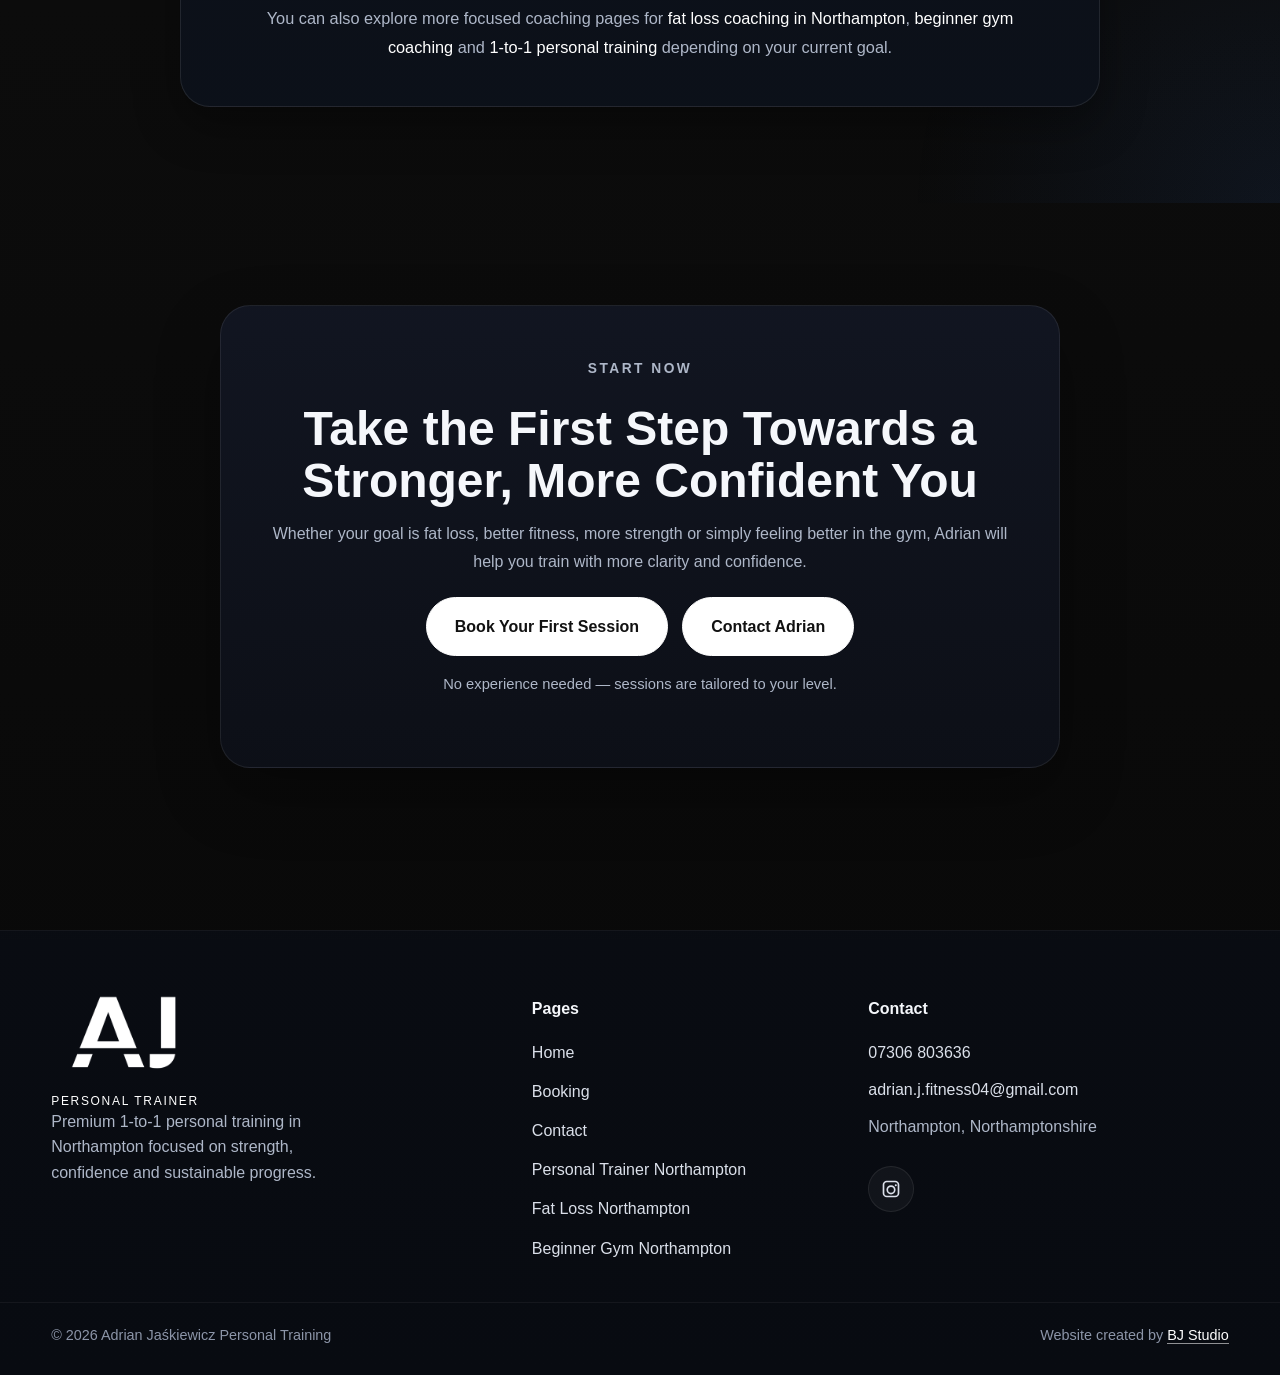
==== commit 26ad18ef: "fix: restore original AJ logo with readable tagline" ====
--- a/index.html
+++ b/index.html
@@ -37,7 +37,7 @@
   >
   <meta name="twitter:image" content="https://ajfitness.uk/Images/home-pic.jpg">
 
-  <link rel="stylesheet" href="style.css?v=28">
+  <link rel="stylesheet" href="style.css?v=29">
 
   <script type="application/ld+json">
 {
@@ -151,7 +151,7 @@
   <header class="header">
     <div class="container nav">
       <a href="index.html" class="logo-link" aria-label="Go to homepage">
-        <span class="brand-lockup"><span class="brand-descriptor">PERSONAL<br>TRAINER</span><img src="Images/aj-mark-only.png" alt="AJ Fitness" class="logo"></span>
+        <span class="brand-lockup brand-stacked"><img src="Images/aj-mark-only.png" alt="AJ" class="logo"><span class="brand-caption">PERSONAL TRAINER</span></span>
       </a>
 
       <button class="menu-toggle" aria-label="Open menu" aria-expanded="false" aria-controls="site-nav">
@@ -397,7 +397,7 @@
     <div class="container footer-grid">
 
       <div class="footer-brand">
-        <span class="brand-lockup footer-brand-lockup"><span class="brand-descriptor">PERSONAL<br>TRAINER</span><img src="Images/aj-mark-only.png" alt="AJ Fitness" class="footer-logo"></span>
+        <span class="brand-lockup brand-stacked footer-brand-lockup"><img src="Images/aj-mark-only.png" alt="AJ" class="footer-logo"><span class="brand-caption">PERSONAL TRAINER</span></span>
         <p>
           Premium 1-to-1 personal training in Northampton focused on strength,
           confidence and sustainable progress.
--- a/style.css
+++ b/style.css
@@ -1755,3 +1755,10 @@
   .footer-brand-lockup .footer-logo{height:65px!important}
   .video-hero-content{padding-left:18px!important}
 }
+
+/* AJ Fitness 2.9: original AJ artwork and legible caption directly below */
+.brand-lockup.brand-stacked{display:inline-flex!important;flex-direction:column!important;align-items:center!important;justify-content:center!important;gap:5px!important;line-height:1!important;white-space:nowrap}
+.header .brand-stacked .logo{display:block!important;height:64px!important;width:auto!important;max-width:none!important;object-fit:contain!important}
+.footer-brand-lockup.brand-stacked .footer-logo{display:block!important;height:76px!important;width:auto!important;max-width:none!important;object-fit:contain!important}
+.brand-stacked .brand-caption{display:block!important;color:#fff!important;-webkit-text-fill-color:#fff!important;font-family:inherit!important;font-weight:500!important;font-size:12px!important;letter-spacing:.14em!important;line-height:1.2!important;text-align:center!important;white-space:nowrap!important}
+@media(max-width:767px){.header .brand-stacked .logo{height:52px!important}.footer-brand-lockup.brand-stacked .footer-logo{height:64px!important}.brand-stacked .brand-caption{font-size:10px!important;letter-spacing:.10em!important}}
